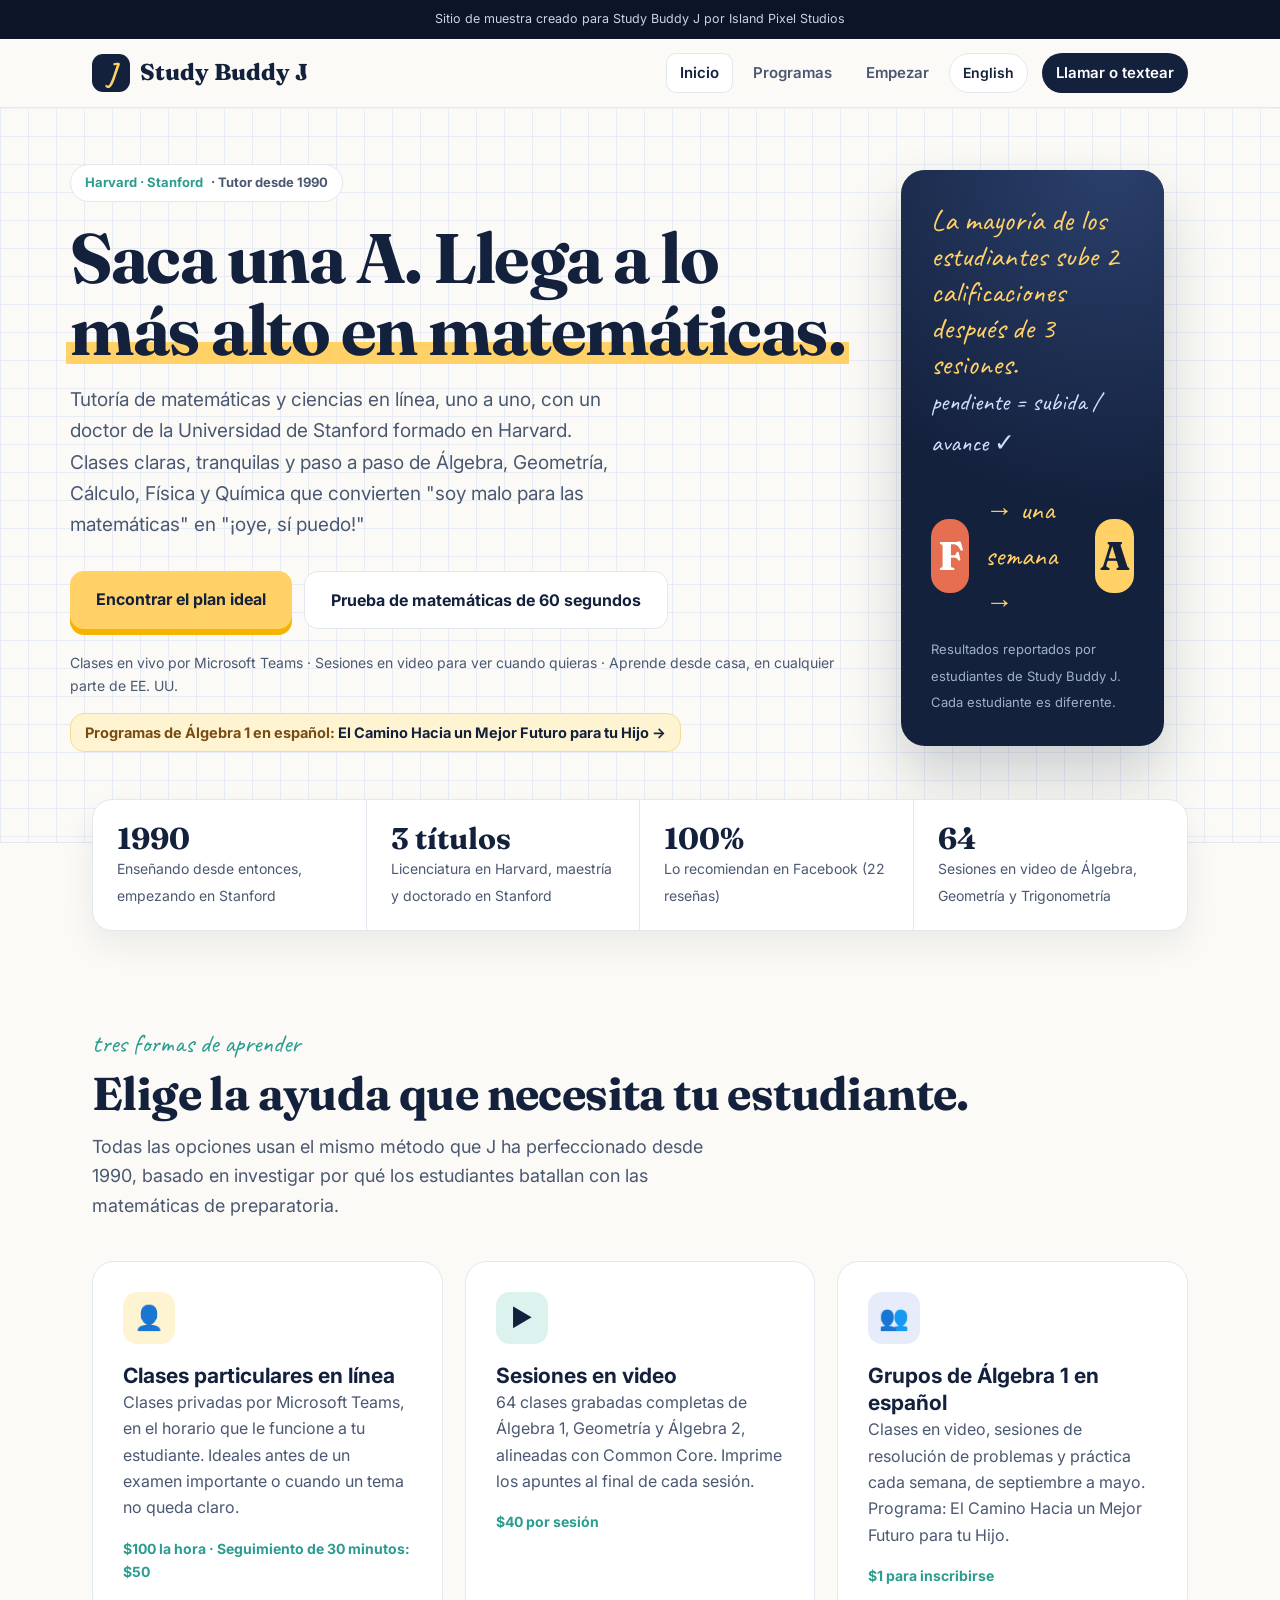
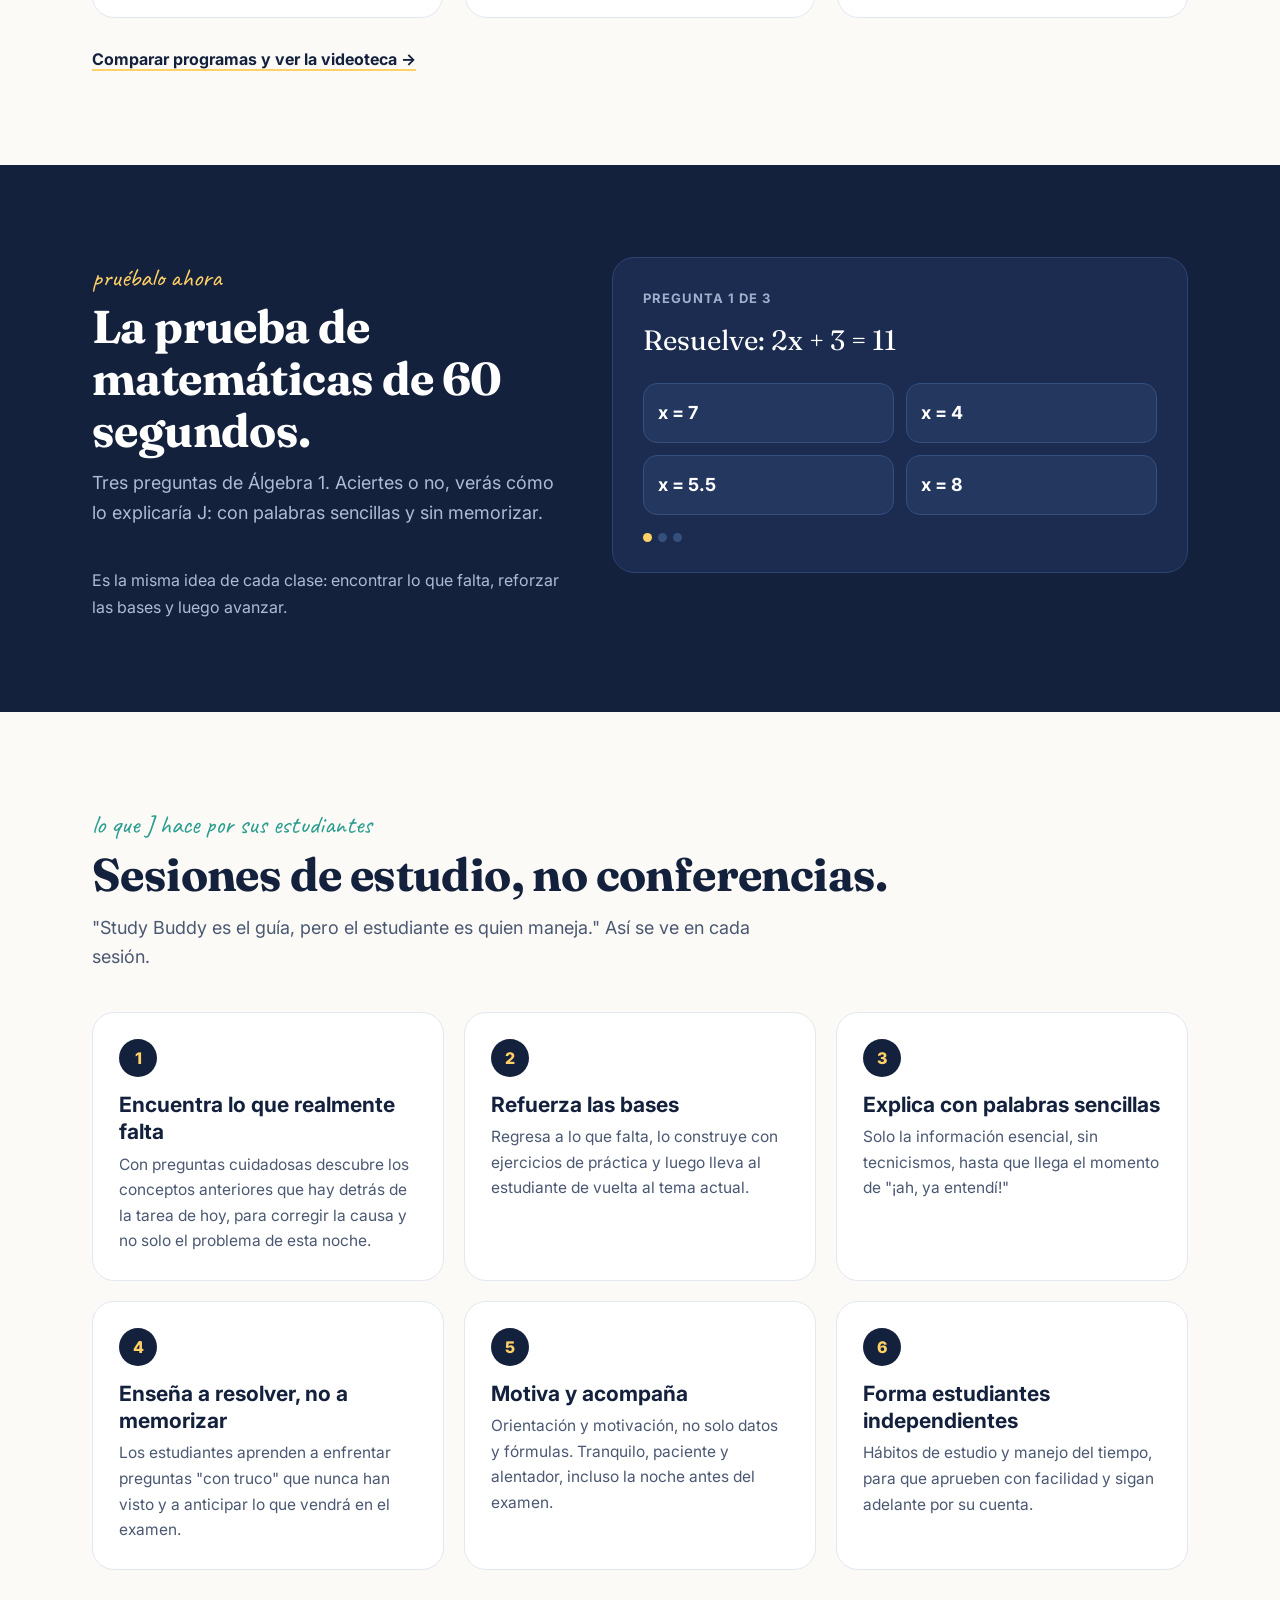
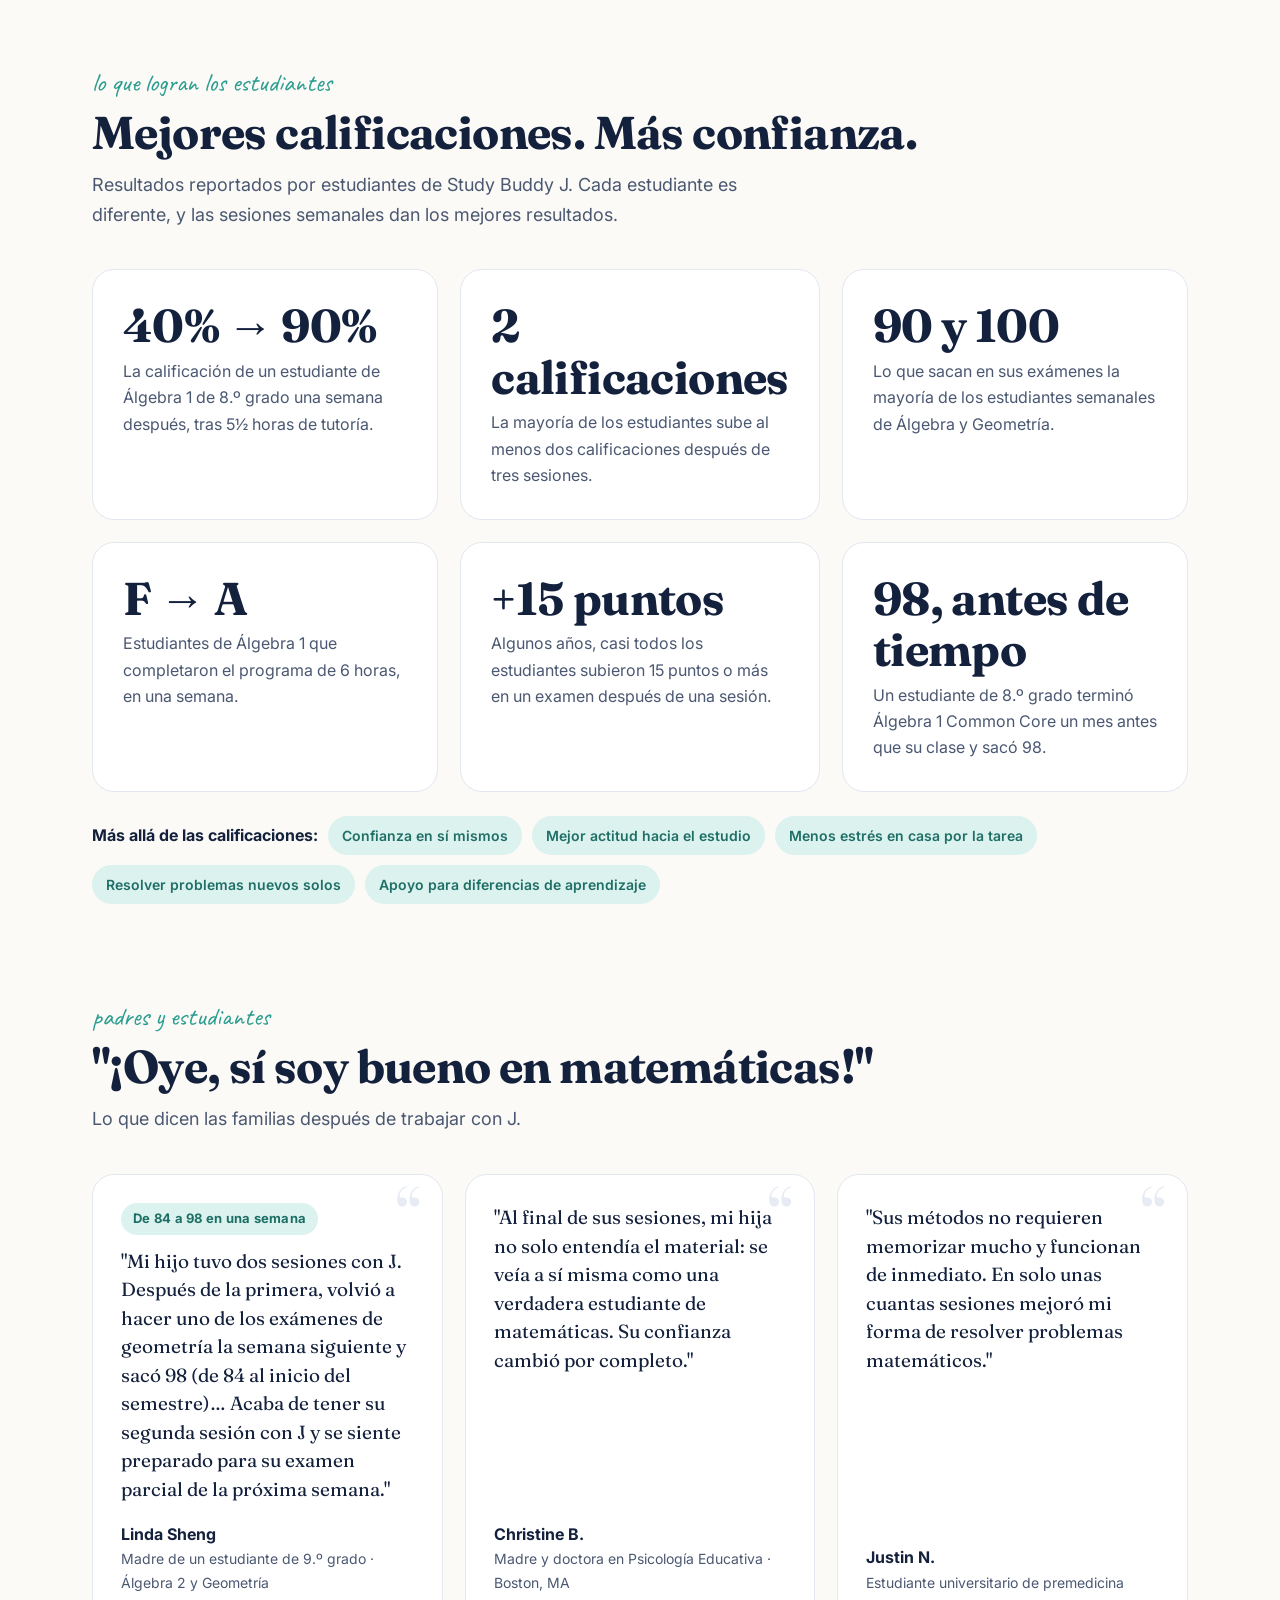
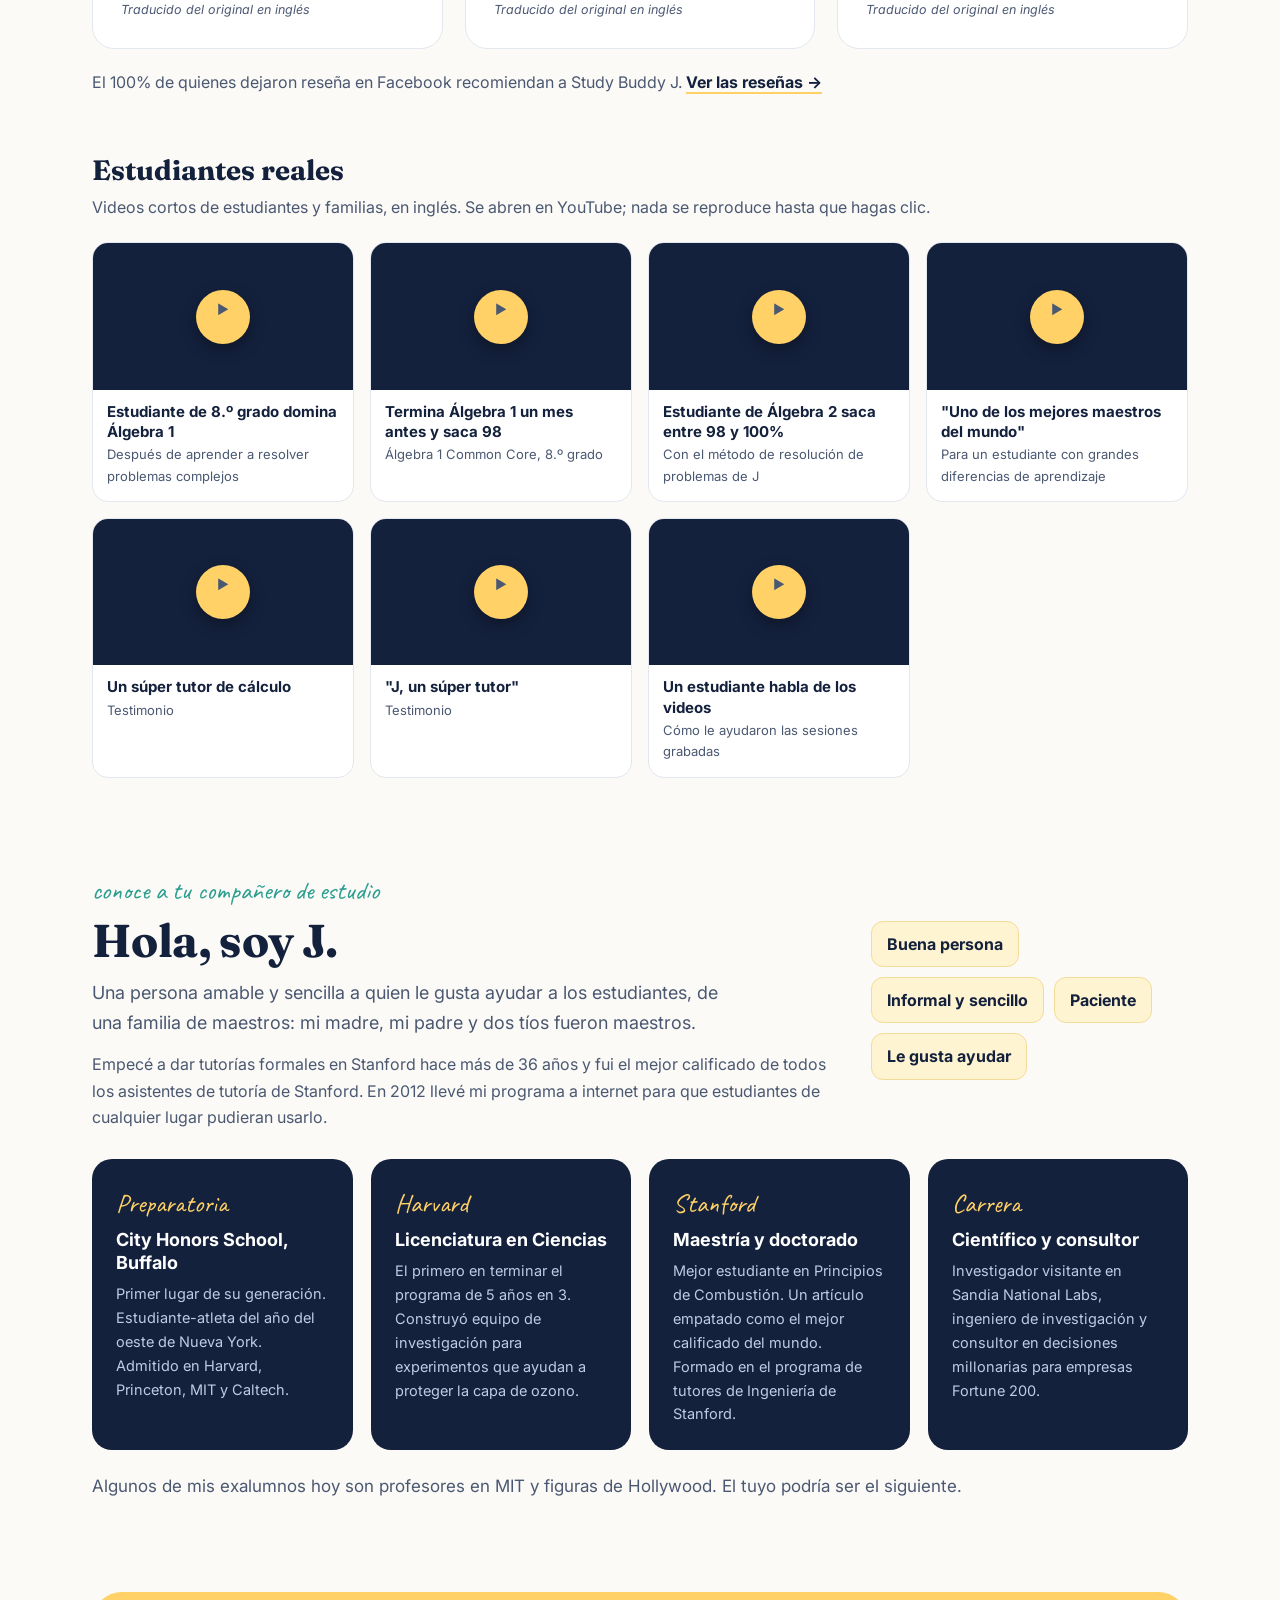
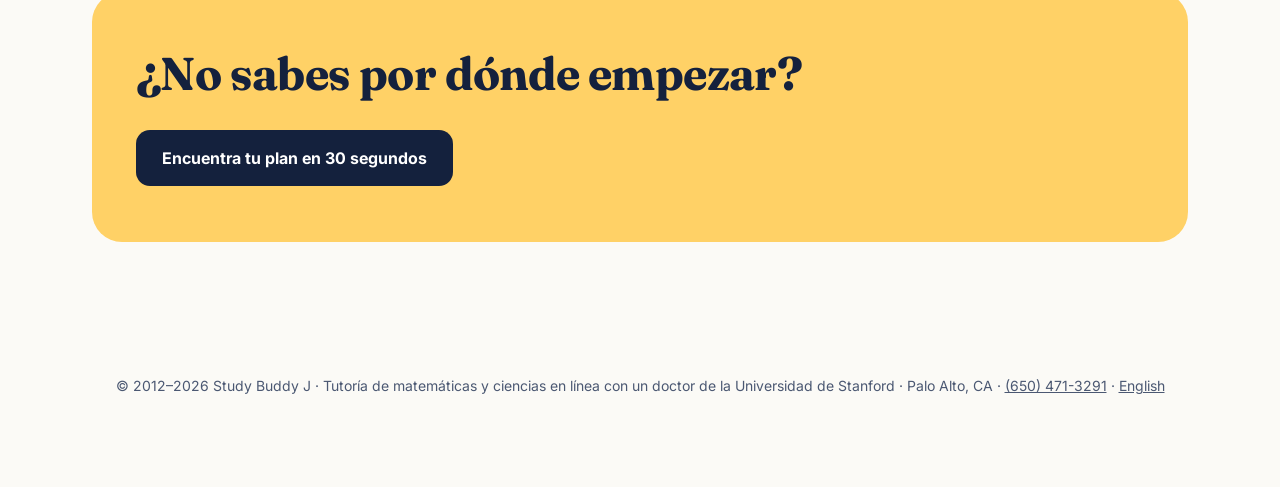
==== es/index.html @ d969eb98 "Call or text wording; Pacific time for Road to a Stable Future group Co-Authored-By: Claude Opus 5.5" ====
<!DOCTYPE html>
<html lang="es">
<head>
<meta charset="utf-8">
<meta name="viewport" content="width=device-width, initial-scale=1">
<meta name="robots" content="noindex, nofollow">
<title>Tutor de Matemáticas en Línea en Español | Study Buddy J</title>
<meta name="description" content="Tutoría de matemáticas y ciencias en línea con un doctor de Stanford formado en Harvard, enseñando desde 1990. Clases en vivo, videos y grupos de Álgebra 1 en español.">
<link rel="canonical" href="https://studybuddyj.net/es/">
<link rel="alternate" hreflang="en" href="https://studybuddyj.net/">
<link rel="alternate" hreflang="es" href="https://studybuddyj.net/es/">
<link rel="alternate" hreflang="x-default" href="https://studybuddyj.net/">
<meta property="og:type" content="website">
<meta property="og:site_name" content="Study Buddy J">
<meta property="og:title" content="Tutor de Matemáticas en Línea en Español | Study Buddy J">
<meta property="og:description" content="Tutoría de matemáticas y ciencias en línea con un doctor de Stanford formado en Harvard, enseñando desde 1990. Clases en vivo, videos y grupos de Álgebra 1 en español.">
<meta property="og:url" content="https://studybuddyj.net/es/">
<meta property="og:locale" content="es_US">
<link rel="icon" href="../assets/favicon.svg" type="image/svg+xml">
<link rel="preconnect" href="https://fonts.googleapis.com">
<link rel="preconnect" href="https://fonts.gstatic.com" crossorigin>
<link href="https://fonts.googleapis.com/css2?family=Fraunces:opsz,wght@9..144,600;9..144,800&family=Inter:wght@400;500;600;700;800&family=Caveat:wght@600&display=swap" rel="stylesheet">
<link rel="stylesheet" href="../assets/site.css">
<script type="application/ld+json">{"@context": "https://schema.org", "@type": "EducationalOrganization", "name": "Study Buddy J", "url": "https://studybuddyj.net/", "telephone": "+1-650-471-3291", "email": "welcome@studybuddyj.net", "description": "Online math and science tutoring by a Harvard-educated Stanford University PhD, tutoring since 1990. Live 1-on-1 lessons, video sessions and Algebra 1 group programs in English and Spanish.", "address": {"@type": "PostalAddress", "addressLocality": "Palo Alto", "addressRegion": "CA", "addressCountry": "US"}, "areaServed": "US", "availableLanguage": ["English", "Spanish"], "knowsAbout": ["Algebra 1", "Geometry", "Algebra 2", "Trigonometry", "Pre-Calculus", "Calculus", "Physics", "Chemistry", "SAT Math"], "sameAs": ["https://www.facebook.com/profile.php?id=61554739125670"]}</script>
</head>
<body>
<div class="demo">Sitio de muestra creado para Study Buddy J por Island Pixel Studios</div>
<div class="topbar"><div class="wrap"><header>
  <a class="logo" href="../es/"><span class="j">J</span>Study Buddy J</a>
  <nav>
    <a href="../es/" class="active" aria-current="page">Inicio</a><a href="../es/programas/">Programas</a><a href="../es/empezar/">Empezar</a>
    <a class="lang" href="../" hreflang="en" lang="en"><span class="long">English</span><span class="short">EN</span></a>
    <a class="call" href="tel:+16504713291">Llamar o textear</a>
  </nav>
</header></div></div>

<main class="page" id="page-home">
  <div class="graph"><div class="wrap hero">
    <div>
      <span class="eyebrow"><b>Harvard · Stanford</b> · Tutor desde 1990</span>
      <h1>Saca una A. Llega a lo <span class="hl">más alto en matemáticas.</span></h1>
      <p class="lede">Tutoría de matemáticas y ciencias en línea, uno a uno, con un doctor de la Universidad de Stanford formado en Harvard. Clases claras, tranquilas y paso a paso de Álgebra, Geometría, Cálculo, Física y Química que convierten "soy malo para las matemáticas" en "¡oye, sí puedo!"</p>
      <div class="btns">
        <a class="btn btn-main" href="../es/empezar/">Encontrar el plan ideal</a>
        <a class="btn btn-alt" href="#check">Prueba de matemáticas de 60 segundos</a>
      </div>
      <p class="hero-note">Clases en vivo por Microsoft Teams · Sesiones en video para ver cuando quieras · Aprende desde casa, en cualquier parte de EE. UU.</p>
      <a class="es-pill" href="../es/programas/#grupos">Programas de Álgebra 1 en español: <b>El Camino Hacia un Mejor Futuro para tu Hijo →</b></a>
    </div>
    <div class="board">
      <div class="scribble">La mayoría de los estudiantes sube 2 calificaciones después de 3 sesiones.</div>
      <div class="ticker" id="ticker">y = mx + b ✓</div>
      <div class="grade"><div class="g f">F</div><div class="arrow">→ una semana →</div><div class="g a">A</div></div>
      <small>Resultados reportados por estudiantes de Study Buddy J. Cada estudiante es diferente.</small>
    </div>
  </div></div>

  <div class="wrap"><div class="proof">
    <div><b data-count="1990">1990</b><span>Enseñando desde entonces, empezando en Stanford</span></div>
    <div><b>3 títulos</b><span>Licenciatura en Harvard, maestría y doctorado en Stanford</span></div>
    <div><b><span data-count="100">100</span>%</b><span>Lo recomiendan en Facebook (22 reseñas)</span></div>
    <div><b><span data-count="64">64</span></b><span>Sesiones en video de Álgebra, Geometría y Trigonometría</span></div>
  </div></div>

  <section>
    <div class="wrap">
      <div class="kicker">tres formas de aprender</div>
      <h2>Elige la ayuda que necesita tu estudiante.</h2>
      <p class="sub">Todas las opciones usan el mismo método que J ha perfeccionado desde 1990, basado en investigar por qué los estudiantes batallan con las matemáticas de preparatoria.</p>
      <div class="grid3">
        <div class="card"><div class="ico" style="background:#fff4d1">👤</div><h3>Clases particulares en línea</h3><p>Clases privadas por Microsoft Teams, en el horario que le funcione a tu estudiante. Ideales antes de un examen importante o cuando un tema no queda claro.</p><div class="tagline">$100 la hora · Seguimiento de 30 minutos: $50</div></div>
        <div class="card"><div class="ico" style="background:var(--teal-soft)">▶</div><h3>Sesiones en video</h3><p>64 clases grabadas completas de Álgebra 1, Geometría y Álgebra 2, alineadas con Common Core. Imprime los apuntes al final de cada sesión.</p><div class="tagline">$40 por sesión</div></div>
        <div class="card"><div class="ico" style="background:#e6ecfa">👥</div><h3>Grupos de Álgebra 1 en español</h3><p>Clases en video, sesiones de resolución de problemas y práctica cada semana, de septiembre a mayo. Programa: El Camino Hacia un Mejor Futuro para tu Hijo.</p><div class="tagline">$1 para inscribirse</div></div>
      </div>
      <p style="margin-top:28px"><a class="link" href="../es/programas/">Comparar programas y ver la videoteca →</a></p>
    </div>
  </section>

  <section class="dark" id="check">
    <div class="wrap check">
      <div>
        <div class="kicker">pruébalo ahora</div>
        <h2>La prueba de matemáticas de 60 segundos.</h2>
        <p class="sub">Tres preguntas de Álgebra 1. Aciertes o no, verás cómo lo explicaría J: con palabras sencillas y sin memorizar.</p>
        <p style="color:#aebbd6">Es la misma idea de cada clase: encontrar lo que falta, reforzar las bases y luego avanzar.</p>
      </div>
      <div class="qbox" id="quiz" data-start="../es/empezar/"></div>
    </div>
  </section>

  <section id="method">
    <div class="wrap">
      <div class="kicker">lo que J hace por sus estudiantes</div>
      <h2>Sesiones de estudio, no conferencias.</h2>
      <p class="sub">"Study Buddy es el guía, pero el estudiante es quien maneja." Así se ve en cada sesión.</p>
      <div class="steps">
        <div class="step"><span class="n">1</span><h3>Encuentra lo que realmente falta</h3><p>Con preguntas cuidadosas descubre los conceptos anteriores que hay detrás de la tarea de hoy, para corregir la causa y no solo el problema de esta noche.</p></div>
        <div class="step"><span class="n">2</span><h3>Refuerza las bases</h3><p>Regresa a lo que falta, lo construye con ejercicios de práctica y luego lleva al estudiante de vuelta al tema actual.</p></div>
        <div class="step"><span class="n">3</span><h3>Explica con palabras sencillas</h3><p>Solo la información esencial, sin tecnicismos, hasta que llega el momento de "¡ah, ya entendí!"</p></div>
        <div class="step"><span class="n">4</span><h3>Enseña a resolver, no a memorizar</h3><p>Los estudiantes aprenden a enfrentar preguntas "con truco" que nunca han visto y a anticipar lo que vendrá en el examen.</p></div>
        <div class="step"><span class="n">5</span><h3>Motiva y acompaña</h3><p>Orientación y motivación, no solo datos y fórmulas. Tranquilo, paciente y alentador, incluso la noche antes del examen.</p></div>
        <div class="step"><span class="n">6</span><h3>Forma estudiantes independientes</h3><p>Hábitos de estudio y manejo del tiempo, para que aprueben con facilidad y sigan adelante por su cuenta.</p></div>
      </div>
    </div>
  </section>

  <section style="padding-top:0">
    <div class="wrap">
      <div class="kicker">lo que logran los estudiantes</div>
      <h2>Mejores calificaciones. Más confianza.</h2>
      <p class="sub">Resultados reportados por estudiantes de Study Buddy J. Cada estudiante es diferente, y las sesiones semanales dan los mejores resultados.</p>
      <div class="grid3 stats">
        <div class="card"><h2>40% → 90%</h2><p>La calificación de un estudiante de Álgebra 1 de 8.º grado una semana después, tras 5½ horas de tutoría.</p></div>
        <div class="card"><h2>2 calificaciones</h2><p>La mayoría de los estudiantes sube al menos dos calificaciones después de tres sesiones.</p></div>
        <div class="card"><h2>90 y 100</h2><p>Lo que sacan en sus exámenes la mayoría de los estudiantes semanales de Álgebra y Geometría.</p></div>
        <div class="card"><h2>F → A</h2><p>Estudiantes de Álgebra 1 que completaron el programa de 6 horas, en una semana.</p></div>
        <div class="card"><h2>+15 puntos</h2><p>Algunos años, casi todos los estudiantes subieron 15 puntos o más en un examen después de una sesión.</p></div>
        <div class="card"><h2>98, antes de tiempo</h2><p>Un estudiante de 8.º grado terminó Álgebra 1 Common Core un mes antes que su clase y sacó 98.</p></div>
      </div>
      <div class="beyond">
        <b>Más allá de las calificaciones:</b>
        <span>Confianza en sí mismos</span><span>Mejor actitud hacia el estudio</span><span>Menos estrés en casa por la tarea</span><span>Resolver problemas nuevos solos</span><span>Apoyo para diferencias de aprendizaje</span>
      </div>
    </div>
  </section>

  <section style="padding-top:0" id="reviews">
    <div class="wrap">
      <div class="kicker">padres y estudiantes</div>
      <h2>"¡Oye, sí soy bueno en matemáticas!"</h2>
      <p class="sub">Lo que dicen las familias después de trabajar con J.</p>
      <div class="grid3 reviews">
        <figure class="rev"><div class="rev-tag">De 84 a 98 en una semana</div><blockquote>"Mi hijo tuvo dos sesiones con J. Después de la primera, volvió a hacer uno de los exámenes de geometría la semana siguiente y sacó 98 (de 84 al inicio del semestre)… Acaba de tener su segunda sesión con J y se siente preparado para su examen parcial de la próxima semana."</blockquote><figcaption><b>Linda Sheng</b><span>Madre de un estudiante de 9.º grado · Álgebra 2 y Geometría</span><span class="note-tr">Traducido del original en inglés</span></figcaption></figure>
        <figure class="rev"><blockquote>"Al final de sus sesiones, mi hija no solo entendía el material: se veía a sí misma como una verdadera estudiante de matemáticas. Su confianza cambió por completo."</blockquote><figcaption><b>Christine B.</b><span>Madre y doctora en Psicología Educativa · Boston, MA</span><span class="note-tr">Traducido del original en inglés</span></figcaption></figure>
        <figure class="rev"><blockquote>"Sus métodos no requieren memorizar mucho y funcionan de inmediato. En solo unas cuantas sesiones mejoró mi forma de resolver problemas matemáticos."</blockquote><figcaption><b>Justin N.</b><span>Estudiante universitario de premedicina</span><span class="note-tr">Traducido del original en inglés</span></figcaption></figure>
      </div>
      <p class="more-rev">El 100% de quienes dejaron reseña en Facebook recomiendan a Study Buddy J. <a class="link" href="https://www.facebook.com/profile.php?id=61554739125670&amp;sk=reviews" target="_blank" rel="noopener">Ver las reseñas →</a></p>

      <h3 style="margin:56px 0 6px;font-family:'Fraunces',serif;font-size:28px">Estudiantes reales</h3>
      <p style="color:var(--ink-soft);margin-bottom:22px">Videos cortos de estudiantes y familias, en inglés. Se abren en YouTube; nada se reproduce hasta que hagas clic.</p>
      <div class="vgrid"><a class="vcard" href="https://www.youtube.com/watch?v=wDbudhC2nAU" target="_blank" rel="noopener"><div class="thumb" style="background-image:url(https://i.ytimg.com/vi/wDbudhC2nAU/hqdefault.jpg)"><span class="pbtn">▶</span></div><b>Estudiante de 8.º grado domina Álgebra 1</b><span>Después de aprender a resolver problemas complejos</span></a><a class="vcard" href="https://www.youtube.com/watch?v=GCJEwAzh7tQ" target="_blank" rel="noopener"><div class="thumb" style="background-image:url(https://i.ytimg.com/vi/GCJEwAzh7tQ/hqdefault.jpg)"><span class="pbtn">▶</span></div><b>Termina Álgebra 1 un mes antes y saca 98</b><span>Álgebra 1 Common Core, 8.º grado</span></a><a class="vcard" href="https://www.youtube.com/watch?v=z6eLEng6H3I" target="_blank" rel="noopener"><div class="thumb" style="background-image:url(https://i.ytimg.com/vi/z6eLEng6H3I/hqdefault.jpg)"><span class="pbtn">▶</span></div><b>Estudiante de Álgebra 2 saca entre 98 y 100%</b><span>Con el método de resolución de problemas de J</span></a><a class="vcard" href="https://www.youtube.com/watch?v=gaQkwqXOjgE" target="_blank" rel="noopener"><div class="thumb" style="background-image:url(https://i.ytimg.com/vi/gaQkwqXOjgE/hqdefault.jpg)"><span class="pbtn">▶</span></div><b>"Uno de los mejores maestros del mundo"</b><span>Para un estudiante con grandes diferencias de aprendizaje</span></a><a class="vcard" href="https://www.youtube.com/watch?v=ASekdlsZnmU" target="_blank" rel="noopener"><div class="thumb" style="background-image:url(https://i.ytimg.com/vi/ASekdlsZnmU/hqdefault.jpg)"><span class="pbtn">▶</span></div><b>Un súper tutor de cálculo</b><span>Testimonio</span></a><a class="vcard" href="https://www.youtube.com/watch?v=7LE7vMYkFGE" target="_blank" rel="noopener"><div class="thumb" style="background-image:url(https://i.ytimg.com/vi/7LE7vMYkFGE/hqdefault.jpg)"><span class="pbtn">▶</span></div><b>"J, un súper tutor"</b><span>Testimonio</span></a><a class="vcard" href="https://www.youtube.com/watch?v=bZ2bqB1WyNo" target="_blank" rel="noopener"><div class="thumb" style="background-image:url(https://i.ytimg.com/vi/bZ2bqB1WyNo/hqdefault.jpg)"><span class="pbtn">▶</span></div><b>Un estudiante habla de los videos</b><span>Cómo le ayudaron las sesiones grabadas</span></a></div>
    </div>
  </section>

  <section style="padding-top:0" id="about">
    <div class="wrap">
      <div class="about-top">
        <div>
          <div class="kicker">conoce a tu compañero de estudio</div>
          <h2>Hola, soy J.</h2>
          <p class="sub" style="margin-bottom:14px">Una persona amable y sencilla a quien le gusta ayudar a los estudiantes, de una familia de maestros: mi madre, mi padre y dos tíos fueron maestros.</p>
          <p style="color:var(--ink-soft)">Empecé a dar tutorías formales en Stanford hace más de 36 años y fui el mejor calificado de todos los asistentes de tutoría de Stanford. En 2012 llevé mi programa a internet para que estudiantes de cualquier lugar pudieran usarlo.</p>
        </div>
        <ul class="traits"><li>Buena persona</li><li>Informal y sencillo</li><li>Paciente</li><li>Le gusta ayudar</li></ul>
      </div>
      <div class="timeline">
        <div class="tl"><span class="yr">Preparatoria</span><h3>City Honors School, Buffalo</h3><p>Primer lugar de su generación. Estudiante-atleta del año del oeste de Nueva York. Admitido en Harvard, Princeton, MIT y Caltech.</p></div>
        <div class="tl"><span class="yr">Harvard</span><h3>Licenciatura en Ciencias</h3><p>El primero en terminar el programa de 5 años en 3. Construyó equipo de investigación para experimentos que ayudan a proteger la capa de ozono.</p></div>
        <div class="tl"><span class="yr">Stanford</span><h3>Maestría y doctorado</h3><p>Mejor estudiante en Principios de Combustión. Un artículo empatado como el mejor calificado del mundo. Formado en el programa de tutores de Ingeniería de Stanford.</p></div>
        <div class="tl"><span class="yr">Carrera</span><h3>Científico y consultor</h3><p>Investigador visitante en Sandia National Labs, ingeniero de investigación y consultor en decisiones millonarias para empresas Fortune 200.</p></div>
      </div>
      <p style="color:var(--ink-soft);margin-top:22px;font-size:17px">Algunos de mis exalumnos hoy son profesores en MIT y figuras de Hollywood. El tuyo podría ser el siguiente.</p>
    </div>
  </section>

  <section style="padding-top:0"><div class="wrap"><div class="cta">
    <h2>¿No sabes por dónde empezar?</h2>
    <a class="btn btn-dark" href="../es/empezar/">Encuentra tu plan en 30 segundos</a>
  </div></div></section>
</main>

<footer>© 2012–2026 Study Buddy J · Tutoría de matemáticas y ciencias en línea con un doctor de la Universidad de Stanford · Palo Alto, CA · <a href="tel:+16504713291">(650) 471-3291</a> · <a href="../" hreflang="en">English</a></footer>
<div class="mobile-call"><a href="tel:+16504713291" style="background:var(--navy);color:#fff">Llamar o textear</a><a href="../es/empezar/" style="background:var(--chalk);color:var(--navy)">Empezar</a></div>
<script src="../assets/site.js" defer></script>
</body>
</html>
---- assets/site.css ----
:root{--ink:#14213d;--ink-soft:#4b5872;--paper:#fbfaf6;--grid:#e7ecf4;--navy:#14213d;--navy-2:#1d2f55;--chalk:#ffd166;--chalk-deep:#f4b400;--teal:#2a9d8f;--teal-soft:#dcf2ef;--red:#e76f51;--line:#e3e7ef}
  *{box-sizing:border-box;margin:0;padding:0}
  html{scroll-behavior:smooth}
  body{font-family:"Inter",system-ui,sans-serif;color:var(--ink);background:var(--paper);line-height:1.65}
  a{color:inherit}
  button{font:inherit;cursor:pointer}
  .demo{background:#0c1528;color:#c9d3e6;font-size:12.5px;text-align:center;padding:9px 16px}
  .wrap{max-width:1140px;margin:0 auto;padding:0 22px}
  .topbar{position:sticky;top:0;z-index:20;background:rgba(251,250,246,.92);backdrop-filter:blur(8px);border-bottom:1px solid var(--line)}
  header{display:flex;align-items:center;justify-content:space-between;padding:14px 0}
  .logo{display:flex;align-items:center;gap:10px;font-family:"Fraunces",serif;font-weight:800;font-size:23px;text-decoration:none}
  .logo .j{display:grid;place-items:center;width:38px;height:38px;border-radius:11px;background:var(--navy);color:var(--chalk);font-family:"Caveat",cursive;font-size:28px;line-height:1}
  nav{display:flex;align-items:center;gap:6px}
  nav a{text-decoration:none;font-weight:600;font-size:15px;color:var(--ink-soft);padding:8px 14px;border-radius:10px}
  nav a:hover{color:var(--ink);background:#fff}
  nav a.active{color:var(--ink);background:#fff;box-shadow:inset 0 0 0 1px var(--line)}
  nav .call{background:var(--navy);color:#fff;border-radius:999px;margin-left:8px}
  nav .call:hover{background:var(--navy-2);color:#fff}

  .page{display:none;animation:fade .35s ease}
  .page.show{display:block}
  @keyframes fade{from{opacity:0;transform:translateY(8px)}to{opacity:1;transform:none}}

  .graph{background:linear-gradient(var(--grid) 1px,transparent 1px) 0 0/28px 28px,linear-gradient(90deg,var(--grid) 1px,transparent 1px) 0 0/28px 28px,var(--paper);border-bottom:1px solid var(--line)}
  .hero{display:grid;grid-template-columns:1.15fr .85fr;gap:56px;align-items:center;padding:56px 0 90px}
  .eyebrow{display:inline-flex;gap:8px;background:#fff;border:1px solid var(--line);padding:7px 14px;border-radius:999px;font-size:13px;font-weight:700;color:var(--ink-soft)}
  .eyebrow b{color:var(--teal)}
  h1{font-family:"Fraunces",serif;font-size:clamp(40px,6vw,70px);line-height:1.03;letter-spacing:-1.5px;margin:20px 0 18px}
  .hl{white-space:nowrap;padding:0 4px;margin:0 -4px;border-radius:4px;background:linear-gradient(transparent 64%,var(--chalk) 64%,var(--chalk) 90%,transparent 90%);-webkit-box-decoration-break:clone;box-decoration-break:clone}
  .lede{font-size:19px;color:var(--ink-soft);max-width:540px;margin-bottom:30px}
  .btns{display:flex;gap:12px;flex-wrap:wrap}
  .btn{display:inline-block;text-decoration:none;font-weight:700;padding:15px 26px;border-radius:14px;border:0;transition:transform .15s,box-shadow .15s}
  .btn:hover{transform:translateY(-2px)}
  .btn-main{background:var(--chalk);color:var(--navy);box-shadow:0 6px 0 var(--chalk-deep)}
  .btn-dark{background:var(--navy);color:#fff}
  .btn-alt{background:#fff;border:1.5px solid var(--line)}
  .hero-note{margin-top:22px;font-size:14px;color:var(--ink-soft)}

  .board{background:var(--navy);color:#e9eef8;border-radius:24px;padding:32px 30px;box-shadow:0 30px 60px #14213d33;position:relative;overflow:hidden}
  .board:before{content:"";position:absolute;inset:0;background:radial-gradient(circle at 80% 0,#2a3f6b 0,transparent 55%)}
  .board>*{position:relative}
  .board .scribble{font-family:"Caveat",cursive;color:var(--chalk);font-size:30px;line-height:1.2}
  .grade{display:flex;align-items:center;gap:16px;margin:22px 0 10px}
  .g{display:grid;place-items:center;width:74px;height:74px;border-radius:18px;font-family:"Fraunces",serif;font-weight:800;font-size:40px;transition:all .6s}
  .g.f{background:#e76f51;color:#fff}
  .g.a{background:var(--chalk);color:var(--navy)}
  .arrow{font-family:"Caveat",cursive;font-size:28px;color:var(--chalk)}
  .board small{color:#9fb0cf;font-size:13px}
  .ticker{font-family:"Caveat",cursive;font-size:25px;color:#cfe0ff;min-height:36px}

  .proof{display:grid;grid-template-columns:repeat(4,1fr);background:#fff;border:1px solid var(--line);border-radius:20px;margin-top:-44px;position:relative;box-shadow:0 14px 34px #14213d12}
  .proof div{padding:22px 24px;border-right:1px solid var(--line)}
  .proof div:last-child{border-right:0}
  .proof b{display:block;font-family:"Fraunces",serif;font-size:30px;line-height:1.1}
  .proof span{font-size:14px;color:var(--ink-soft)}
  .proof b span{font-size:inherit;color:inherit}

  section{padding:92px 0}
  h2{font-family:"Fraunces",serif;font-size:clamp(30px,4.2vw,46px);line-height:1.12;letter-spacing:-.6px;margin-bottom:12px}
  h3{font-size:21px;line-height:1.3}
  .sub{font-size:18px;color:var(--ink-soft);max-width:660px;margin-bottom:40px}
  .kicker{font-family:"Caveat",cursive;font-size:26px;color:var(--teal);margin-bottom:2px}
  .card{background:#fff;border:1px solid var(--line);border-radius:22px;padding:30px}
  .grid3{display:grid;grid-template-columns:repeat(3,1fr);gap:22px}
  .grid2{display:grid;grid-template-columns:1fr 1fr;gap:22px}
  .ico{width:52px;height:52px;border-radius:14px;display:grid;place-items:center;font-size:24px;margin-bottom:18px}
  .card p{color:var(--ink-soft)}
  .tagline{margin-top:16px;font-weight:700;font-size:14px;color:var(--teal)}
  .link{font-weight:700;color:var(--navy);text-decoration:none;border-bottom:2px solid var(--chalk)}

  /* math check */
  .dark{background:var(--navy);color:#e9eef8}
  .dark h2{color:#fff}.dark .sub{color:#aebbd6}.dark .kicker{color:var(--chalk)}
  .check{display:grid;grid-template-columns:.9fr 1.1fr;gap:48px;align-items:start}
  .qbox{background:#1c2c50;border:1px solid #2d4372;border-radius:22px;padding:30px}
  .qnum{font-size:13px;font-weight:700;letter-spacing:.08em;color:#9fb0cf;text-transform:uppercase}
  .qtext{font-family:"Fraunces",serif;font-size:28px;margin:8px 0 20px;color:#fff}
  .opts{display:grid;grid-template-columns:1fr 1fr;gap:12px}
  .opt{background:#24375f;border:1.5px solid #34507f;color:#fff;border-radius:14px;padding:14px;font-weight:700;font-size:18px;text-align:left}
  .opt:hover{border-color:var(--chalk)}
  .opt.right{background:var(--teal);border-color:var(--teal)}
  .opt.wrong{background:#5b2f3a;border-color:var(--red)}
  .explain{margin-top:18px;background:#13213f;border-radius:14px;padding:16px 18px;font-size:15px;color:#cfe0ff;display:none}
  .explain.show{display:block}
  .explain b{color:var(--chalk);font-family:"Caveat",cursive;font-size:22px;font-weight:600}
  .qnav{display:flex;justify-content:space-between;align-items:center;margin-top:18px}
  .dots{display:flex;gap:6px}.dots i{width:9px;height:9px;border-radius:50%;background:#34507f}.dots i.on{background:var(--chalk)}
  .score{font-family:"Fraunces",serif;font-size:40px;color:var(--chalk)}

  /* reviews carousel */
  .carousel{position:relative}
  .slide{display:none}.slide.show{display:block;animation:fade .4s}
  .quote{font-family:"Fraunces",serif;font-size:clamp(22px,2.6vw,30px);line-height:1.45;max-width:860px}
  .who{margin-top:18px;color:var(--ink-soft)}.who b{color:var(--ink)}
  .cnav{display:flex;gap:10px;margin-top:26px}
  .cnav button{width:46px;height:46px;border-radius:50%;border:1.5px solid var(--line);background:#fff;font-size:18px}

  /* programs page */
  .phead{padding:60px 0 40px}
  .program{display:grid;grid-template-columns:auto 1fr auto;gap:24px;align-items:center;background:#fff;border:1px solid var(--line);border-radius:22px;padding:26px 28px;margin-bottom:16px}
  .program .ico{margin:0}
  .program p{color:var(--ink-soft)}
  .price{text-align:right;font-family:"Fraunces",serif;font-size:26px;font-weight:800}
  .price small{display:block;font-family:"Inter";font-size:13px;color:var(--ink-soft);font-weight:500}
  .subs{display:grid;grid-template-columns:repeat(3,1fr);gap:18px;margin-top:22px}
  .sub-card{background:#fff;border:1.5px solid var(--line);border-radius:20px;padding:24px;position:relative}
  .sub-card.pop{border-color:var(--chalk-deep);box-shadow:0 12px 30px #f4b40026}
  .sub-card .badge{position:absolute;top:-12px;left:22px;background:var(--chalk);font-size:12px;font-weight:800;padding:4px 10px;border-radius:999px}
  .sub-card .big{font-family:"Fraunces",serif;font-size:38px;font-weight:800}
  .sub-card ul{list-style:none;margin-top:10px;color:var(--ink-soft);font-size:15px}
  .sub-card li{padding:4px 0}.sub-card li:before{content:"✓ ";color:var(--teal);font-weight:800}

  .lib-tools{display:flex;gap:12px;flex-wrap:wrap;margin-bottom:18px}
  .lib-tools input{flex:1;min-width:220px;padding:13px 16px;border:1.5px solid var(--line);border-radius:12px;font:inherit;background:#fff}
  .filter{border:1.5px solid var(--line);background:#fff;border-radius:999px;padding:10px 16px;font-weight:700;font-size:14px}
  .filter.on{background:var(--navy);color:#fff;border-color:var(--navy)}
  .lib{display:grid;grid-template-columns:repeat(3,1fr);gap:12px}
  .vid{background:#fff;border:1px solid var(--line);border-radius:16px;padding:16px 18px;display:flex;gap:14px;align-items:flex-start}
  .play{flex:none;width:40px;height:40px;border-radius:12px;display:grid;place-items:center;color:#fff;font-size:14px}
  .vid b{display:block;font-size:15px}
  .vid span{font-size:13px;color:var(--ink-soft)}
  .count{font-size:14px;color:var(--ink-soft);margin-bottom:12px}
  .es-card{background:linear-gradient(135deg,#fff4d1,#fde3cf);border-radius:24px;padding:34px;display:grid;grid-template-columns:1.2fr .8fr;gap:30px;align-items:center}
  .week{display:grid;grid-template-columns:repeat(5,1fr);gap:8px;margin-top:22px}
  .day{background:#fff;border-radius:14px;padding:14px 10px;text-align:center;font-size:13px}
  .day b{display:block;font-size:14px;margin-bottom:4px}

  /* start page */
  .finder{max-width:760px;margin:0 auto}
  .step-q{font-family:"Fraunces",serif;font-size:26px;margin-bottom:16px}
  .choices{display:grid;gap:12px}
  .choice{background:#fff;border:1.5px solid var(--line);border-radius:16px;padding:16px 20px;text-align:left;font-weight:600;font-size:16px;display:flex;gap:14px;align-items:center}
  .choice:hover{border-color:var(--chalk-deep);transform:translateX(3px)}
  .choice span{font-size:22px}
  .progress{height:8px;background:var(--grid);border-radius:99px;margin-bottom:28px;overflow:hidden}
  .progress i{display:block;height:100%;background:var(--teal);width:0;transition:width .4s}
  .result{background:var(--navy);color:#fff;border-radius:24px;padding:34px}
  .result h3{font-family:"Fraunces",serif;font-size:30px;color:var(--chalk);margin:4px 0 10px}
  .result p{color:#cfdcf2}
  form.book{display:grid;grid-template-columns:1fr 1fr;gap:14px}
  form.book label{font-size:14px;font-weight:700;display:block;margin-bottom:6px}
  form.book input,form.book select,form.book textarea{width:100%;padding:13px 14px;border:1.5px solid var(--line);border-radius:12px;font:inherit;background:#fff}
  form.book .full{grid-column:1/-1}
  .sent{display:none;background:var(--teal-soft);border-radius:16px;padding:20px;font-weight:600}
  details{background:#fff;border:1px solid var(--line);border-radius:16px;padding:18px 22px;margin-bottom:12px}
  summary{font-weight:700;cursor:pointer;list-style:none;display:flex;justify-content:space-between}
  summary:after{content:"+";font-size:22px;line-height:1;color:var(--teal)}
  details[open] summary:after{content:"–"}
  details p{color:var(--ink-soft);margin-top:10px}
  .contact-strip{display:grid;grid-template-columns:repeat(3,1fr);gap:16px;margin-top:24px}
  .contact-strip .card{padding:22px}
  .contact-strip a{font-family:"Fraunces",serif;font-weight:800;font-size:21px;text-decoration:none;display:block;margin-top:2px}

  .cta{background:var(--chalk);border-radius:30px;padding:56px 44px;display:flex;justify-content:space-between;align-items:center;gap:30px;flex-wrap:wrap}
  .cta h2{color:var(--navy);margin:0}
  footer{padding:40px 0 90px;text-align:center;color:var(--ink-soft);font-size:14px}
  .mobile-call{display:none}

  /* method, results, reviews, videos, about */
  .steps{display:grid;grid-template-columns:repeat(3,1fr);gap:20px}
  .step{background:#fff;border:1px solid var(--line);border-radius:22px;padding:26px;position:relative}
  .step .n{display:grid;place-items:center;width:38px;height:38px;border-radius:50%;background:var(--navy);color:var(--chalk);font-weight:800;margin-bottom:14px}
  .step h3{margin-bottom:6px}
  .step p{color:var(--ink-soft);font-size:15.5px}
  .step .say{display:inline-block;margin-top:12px;font-family:"Caveat",cursive;font-size:21px;color:var(--teal)}
  .stats h2{margin:0 0 6px}
  .beyond{display:flex;flex-wrap:wrap;gap:10px;align-items:center;margin-top:24px}
  .beyond span{background:var(--teal-soft);color:#1f6f66;font-weight:600;font-size:14px;padding:8px 14px;border-radius:999px}
  .rev{background:#fff;border:1px solid var(--line);border-radius:22px;padding:28px;display:flex;flex-direction:column;justify-content:space-between;position:relative}
  .rev:before{content:"\201C";position:absolute;top:4px;right:20px;font-family:"Fraunces",serif;font-size:80px;color:var(--grid);line-height:1}
  .rev blockquote{font-family:"Fraunces",serif;font-size:19px;line-height:1.5;position:relative}
  .rev figcaption{margin-top:18px;font-size:14px;color:var(--ink-soft)}
  .rev-tag{align-self:flex-start;background:var(--teal-soft);color:#1d6f65;font-weight:700;font-size:13px;letter-spacing:.02em;padding:5px 12px;border-radius:999px;margin-bottom:12px}
  .rev figcaption b{display:block;color:var(--ink);font-size:16px}
  .more-rev{margin-top:20px;color:var(--ink-soft)}
  .vgrid{display:grid;grid-template-columns:repeat(4,1fr);gap:16px}
  .vcard{text-decoration:none;background:#fff;border:1px solid var(--line);border-radius:16px;overflow:hidden;display:flex;flex-direction:column;transition:transform .15s,box-shadow .15s}
  .vcard:hover{transform:translateY(-3px);box-shadow:0 12px 26px #14213d18}
  .thumb{aspect-ratio:16/9;background:var(--navy) center/cover;position:relative}
  .pbtn{position:absolute;inset:0;margin:auto;width:54px;height:54px;border-radius:50%;background:var(--chalk);color:var(--navy);display:grid;place-items:center;font-size:18px;box-shadow:0 6px 16px #0005}
  .vcard b{padding:12px 14px 2px;font-size:15px;line-height:1.35}
  .vcard span{padding:0 14px 14px;font-size:13px;color:var(--ink-soft)}
  .about-top{display:grid;grid-template-columns:1.4fr .6fr;gap:40px;align-items:center;margin-bottom:28px}
  .traits{list-style:none;display:flex;flex-wrap:wrap;gap:10px}
  .traits li{background:#fff4d1;border:1px solid #f3dc97;font-weight:700;padding:9px 15px;border-radius:12px}
  .timeline{display:grid;grid-template-columns:repeat(4,1fr);gap:18px;position:relative}
  .tl{background:var(--navy);color:#e9eef8;border-radius:20px;padding:24px}
  .tl .yr{font-family:"Caveat",cursive;font-size:26px;color:var(--chalk)}
  .tl h3{color:#fff;font-size:18px;margin:2px 0 8px}
  .tl p{color:#bfcbe2;font-size:14.5px}
  @media(max-width:900px){.steps,.vgrid,.timeline,.about-top{grid-template-columns:1fr 1fr}.reviews{grid-template-columns:1fr}}
  @media(max-width:560px){.steps,.vgrid,.timeline,.about-top{grid-template-columns:1fr}}

  @media(max-width:900px){
    .hero,.check,.es-card,.grid2{grid-template-columns:1fr}
    .grid3,.subs,.lib,.contact-strip{grid-template-columns:1fr}
    .proof{grid-template-columns:1fr 1fr}
    .proof div:nth-child(2){border-right:0}.proof div:nth-child(-n+2){border-bottom:1px solid var(--line)}
    .program{grid-template-columns:1fr}.price{text-align:left}
    nav a:not(.call){padding:8px 9px;font-size:14px}
    nav .call{display:none}
    section{padding:64px 0}
    .week{grid-template-columns:repeat(5,minmax(0,1fr))}
    .mobile-call{display:flex;position:fixed;left:12px;right:12px;bottom:12px;z-index:30;gap:10px}
    .mobile-call a{flex:1;text-align:center;padding:15px;border-radius:14px;font-weight:800;text-decoration:none;box-shadow:0 10px 24px #14213d33}
    form.book{grid-template-columns:1fr}
  }
  @media(max-width:480px){
    .wrap{padding:0 16px}
    h1{font-size:40px}.hl{white-space:normal}
    .logo{font-size:0;gap:0}.logo .j{font-size:28px}
    .opts{grid-template-columns:1fr}
    .qtext{font-size:23px}
    .cta{padding:36px 22px}
    .day{padding:10px 4px;font-size:11px}
  }

  /* ---- multi-page + bilingual additions ---- */
  .page{display:block;animation:none}
  nav .lang{border:1.5px solid var(--line);background:#fff;color:var(--ink);border-radius:999px;padding:7px 13px;font-size:14px}
  nav .lang .short{display:none}
  .es-pill{display:inline-block;line-height:1.45;margin-top:16px;text-decoration:none;background:#fff4d1;border:1px solid #f3dc97;color:#7a4b12;font-weight:700;font-size:14.5px;padding:8px 14px;border-radius:14px}
  .es-pill:hover{background:#ffeab0}
  .es-pill b{color:var(--navy)}
  .rates{display:flex;flex-wrap:wrap;gap:8px;margin-top:12px}
  .rates span{background:var(--grid);border-radius:10px;padding:6px 11px;font-size:14px;font-weight:600;color:var(--ink)}
  .rates span b{font-family:"Fraunces",serif}
  .buy{display:inline-block;margin-top:14px;text-decoration:none;font-weight:800;font-size:14.5px;background:var(--navy);color:#fff;padding:10px 16px;border-radius:12px}
  .buy:hover{background:var(--navy-2)}
  .buy.light{background:var(--chalk);color:var(--navy)}
  .paynote{font-size:13px;color:var(--ink-soft);margin-top:10px}
  .subs.two{grid-template-columns:repeat(2,1fr);max-width:760px}
  a.vid{text-decoration:none;color:inherit;transition:border-color .15s,transform .15s}
  a.vid:hover{border-color:var(--chalk-deep);transform:translateY(-2px)}
  .vid .code{display:inline-block;font-size:11.5px;font-weight:800;letter-spacing:.04em;color:var(--ink-soft);margin-top:6px}
  .vid .go{display:block;margin-top:6px;font-size:13px;font-weight:800;color:var(--navy)}
  .groups{display:grid;grid-template-columns:repeat(2,1fr);gap:20px;margin-top:8px}
  .gcard{background:#fff;border:1px solid var(--line);border-radius:22px;padding:28px;display:flex;flex-direction:column}
  .gcard.es{background:linear-gradient(160deg,#fff8e3,#fff);border-color:#f3dc97}
  .gcard .lang-tag{align-self:flex-start;font-size:12px;font-weight:800;letter-spacing:.05em;text-transform:uppercase;padding:4px 10px;border-radius:999px;background:var(--grid);color:var(--ink-soft);margin-bottom:12px}
  .gcard.es .lang-tag{background:#ffe7a3;color:#7a4b12}
  .gcard h3{font-family:"Fraunces",serif;font-size:23px;margin-bottom:4px}
  .gcard .pace{font-weight:700;color:var(--teal);font-size:14.5px;margin-bottom:10px}
  .gcard p{color:var(--ink-soft);font-size:15.5px}
  .times{list-style:none;margin:14px 0 4px;border-top:1px solid var(--line)}
  .times li{display:flex;justify-content:space-between;gap:12px;padding:9px 0;border-bottom:1px solid var(--line);font-size:14.5px}
  .times li b{white-space:nowrap}
  .times li span{color:var(--ink-soft);text-align:right}
  .gprice{display:flex;align-items:baseline;gap:8px;margin-top:16px}
  .gprice b{font-family:"Fraunces",serif;font-size:30px}
  .gprice span{color:var(--ink-soft);font-size:14.5px}
  .gcard .buy{align-self:flex-start;margin-top:auto}
  .gcard .spacer{flex:1;min-height:14px}
  .season{display:inline-block;background:var(--teal-soft);color:#1d6f65;font-weight:700;font-size:14px;padding:6px 12px;border-radius:999px;margin-bottom:20px}
  .note-tr{display:block;font-size:12.5px;color:var(--ink-soft);margin-top:6px;font-style:italic}
  .es-strip{background:var(--navy);color:#e9eef8;border-radius:24px;padding:30px 32px;display:flex;justify-content:space-between;align-items:center;gap:20px;flex-wrap:wrap}
  .es-strip h3{font-family:"Fraunces",serif;font-size:26px;color:#fff}
  .es-strip p{color:#bfcbe2}
  @media(max-width:900px){.groups,.subs.two{grid-template-columns:1fr}}
  @media(max-width:480px){nav .lang .long{display:none}nav .lang .short{display:inline}nav .lang{padding:6px 10px}nav a:not(.call){padding:7px 7px}.times li{flex-direction:column;gap:2px}.times li span{text-align:left}}
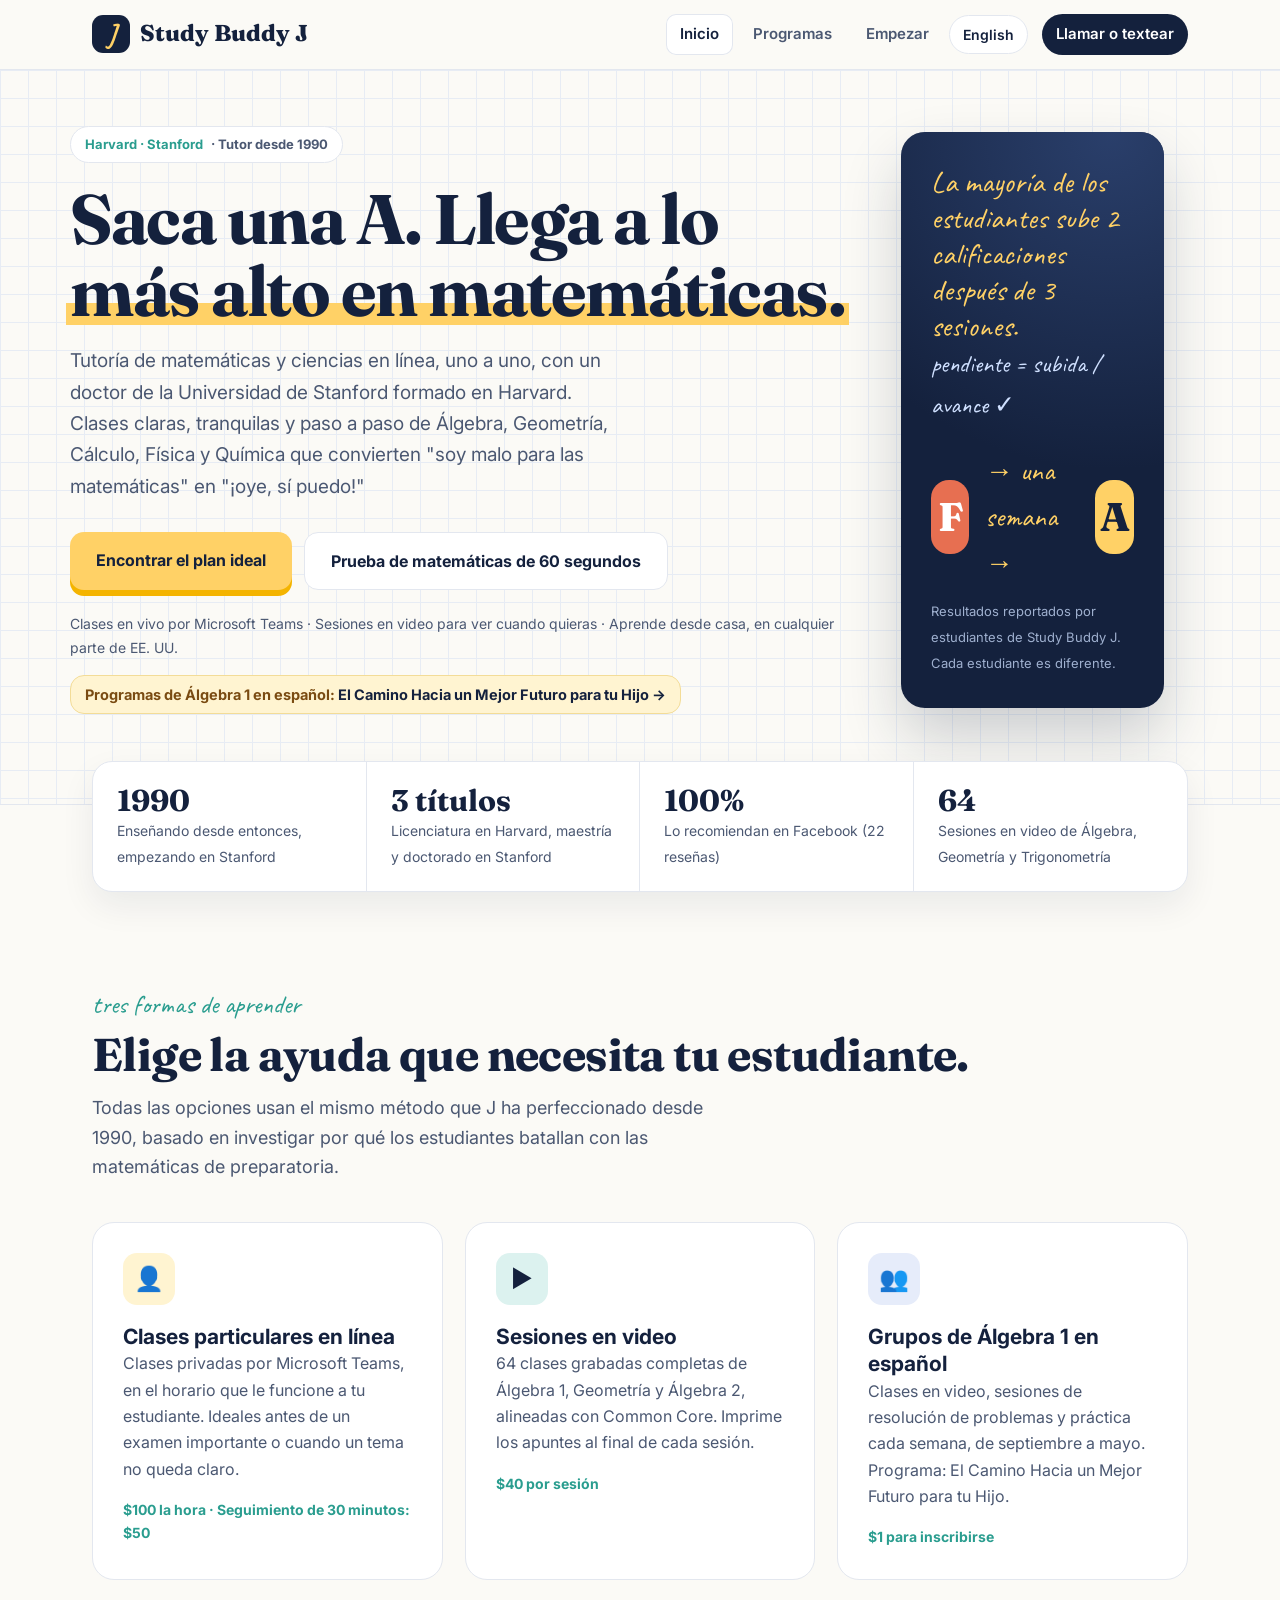
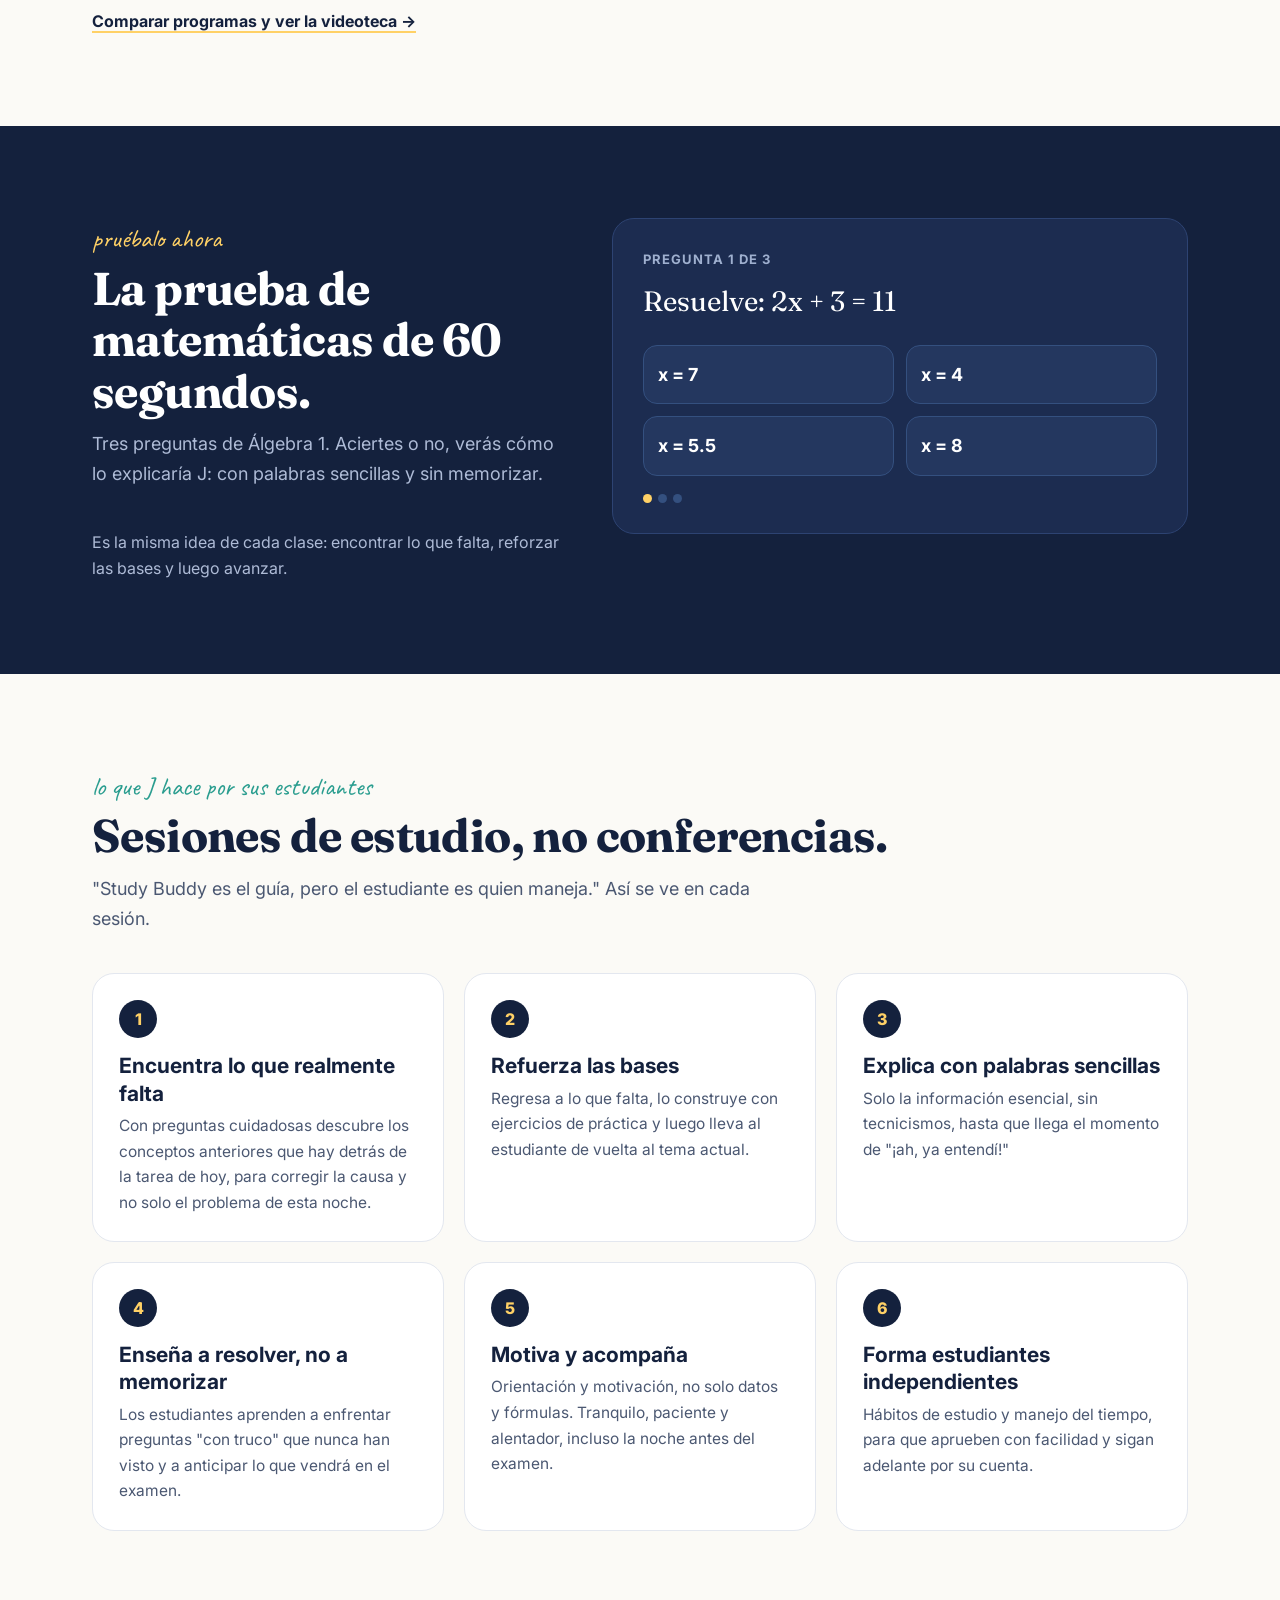
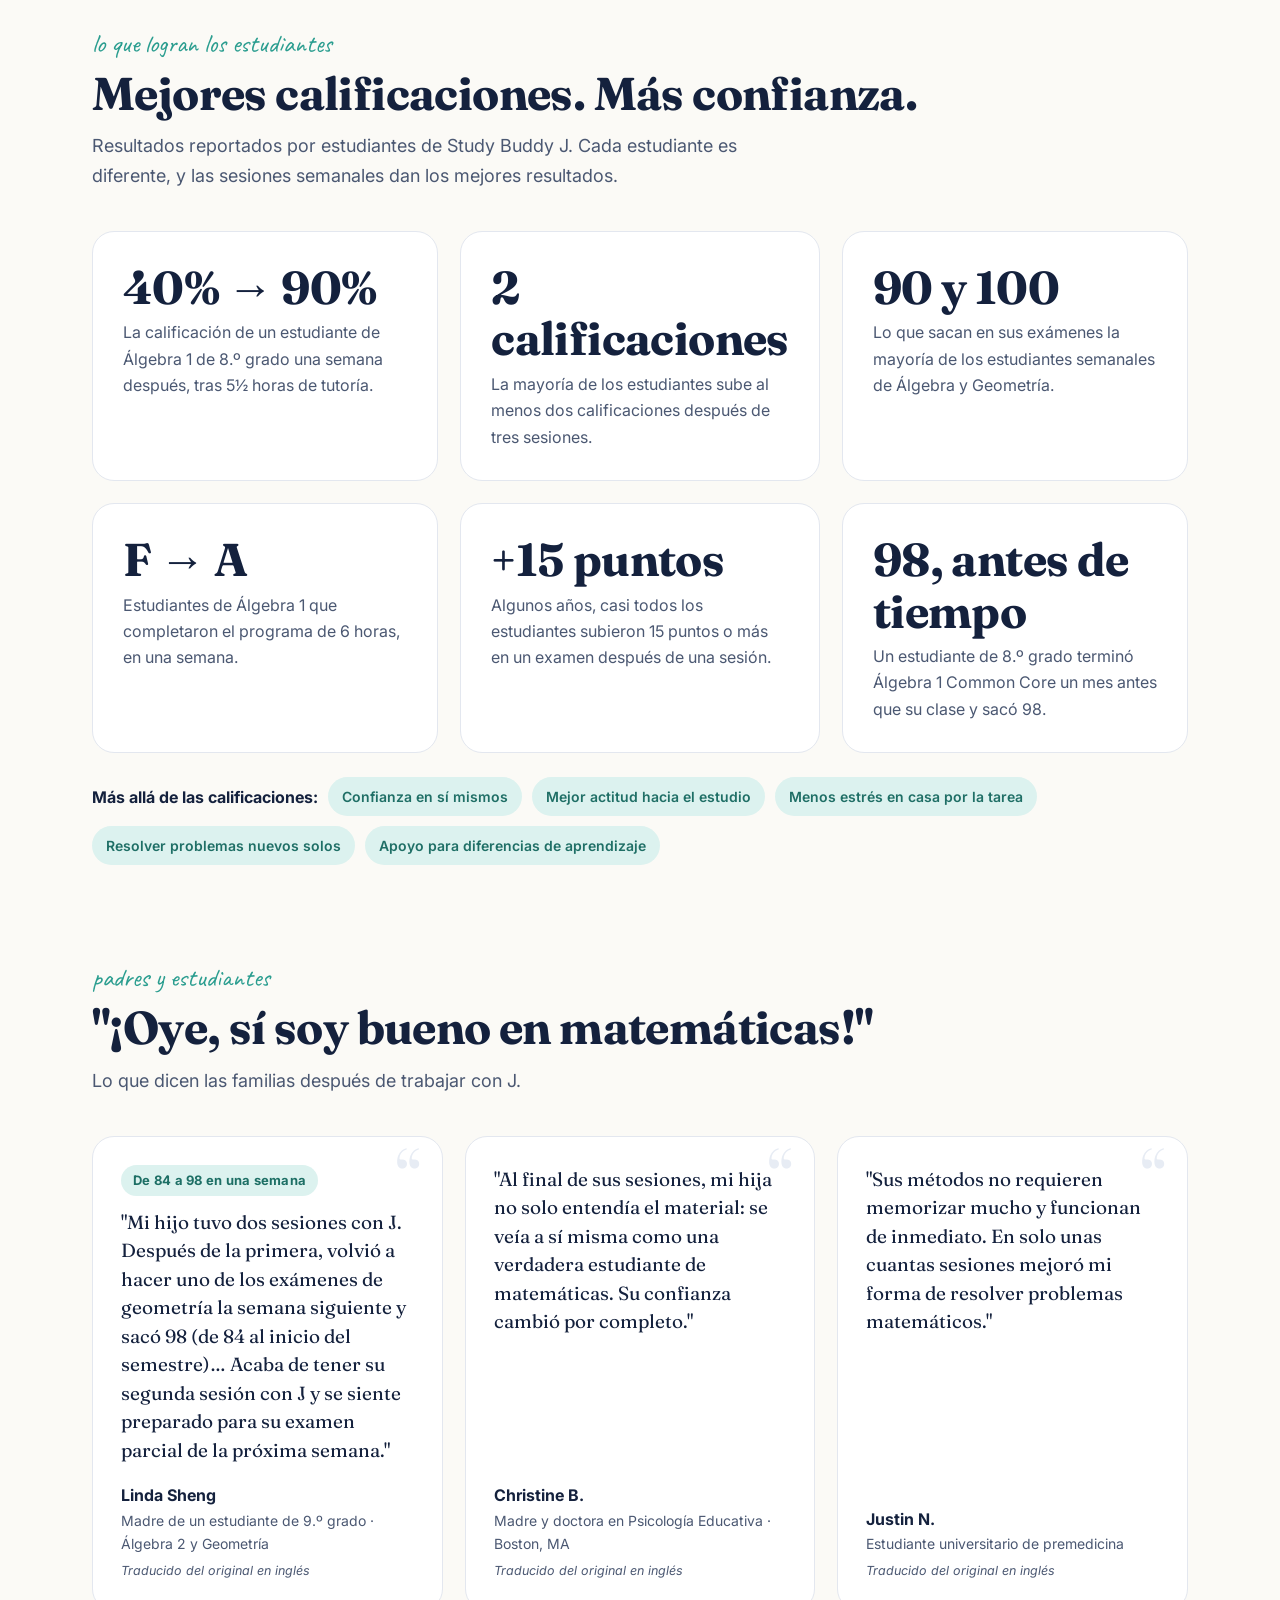
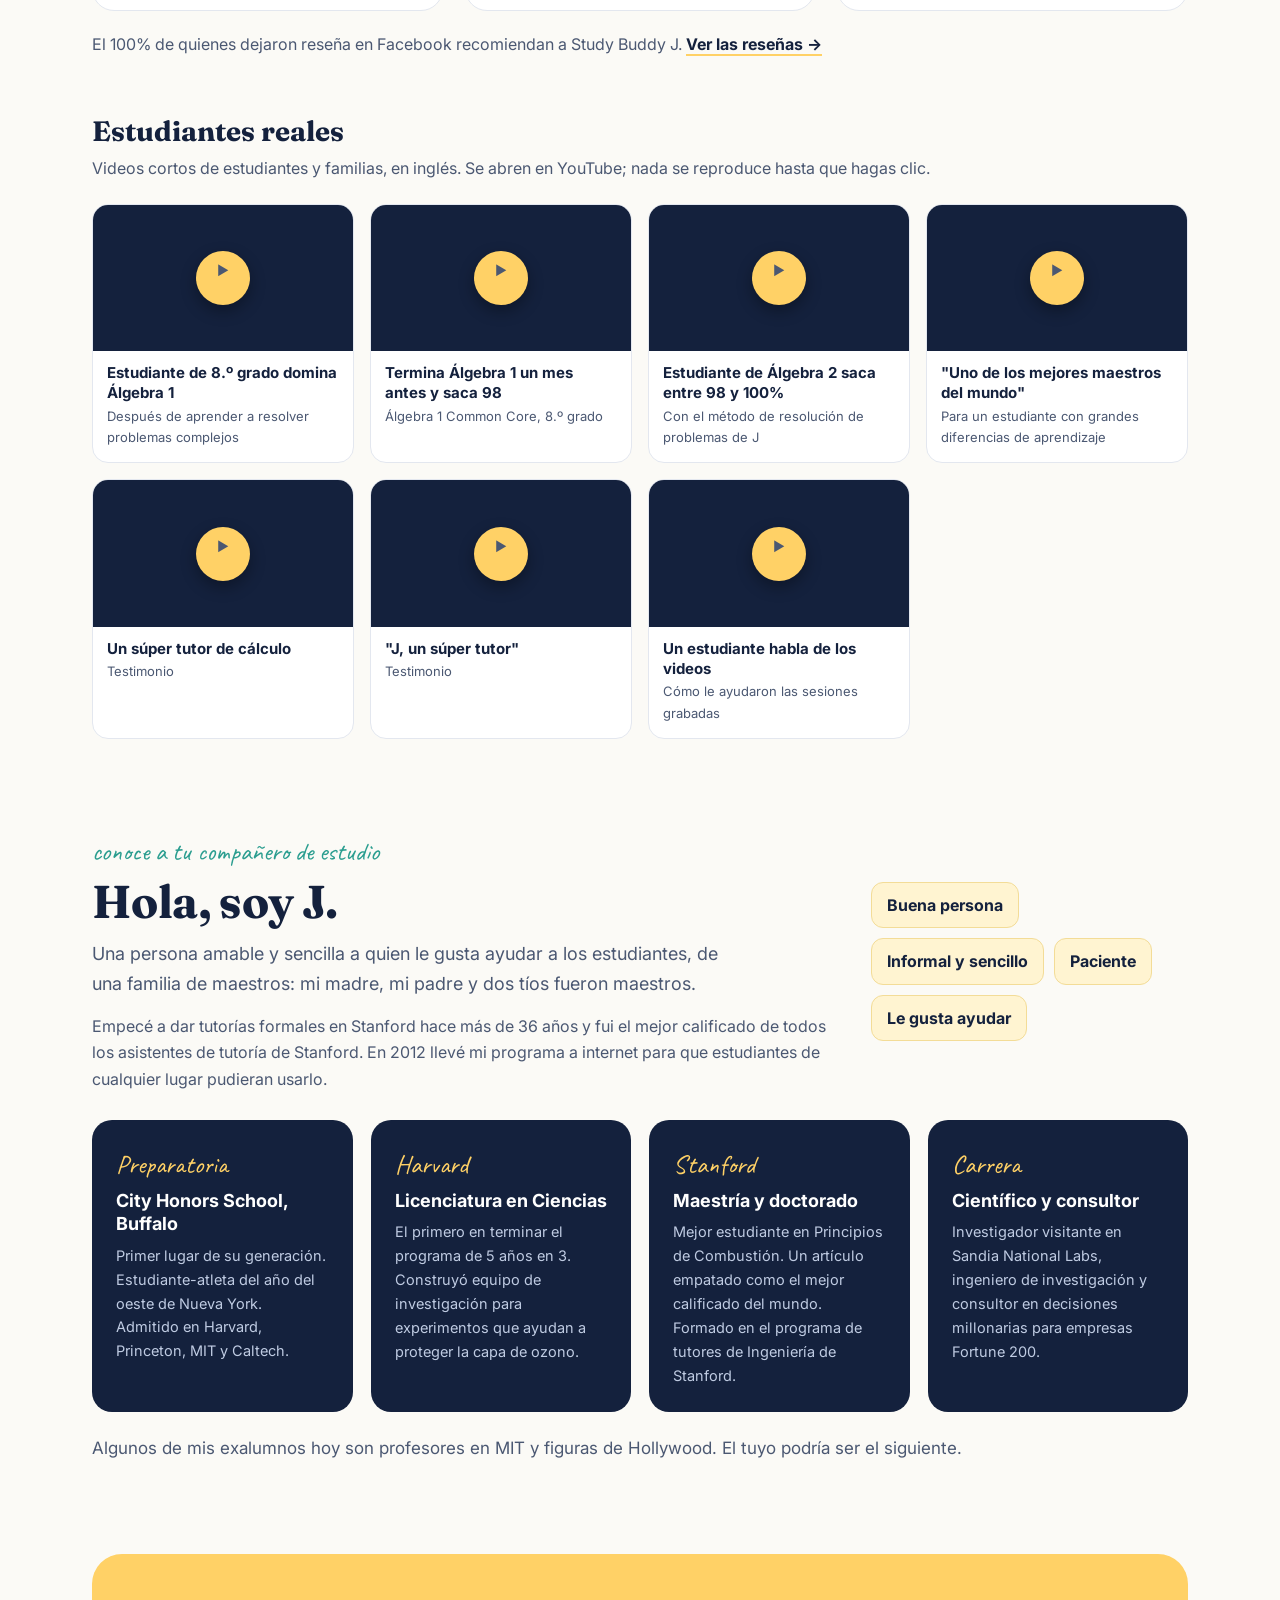
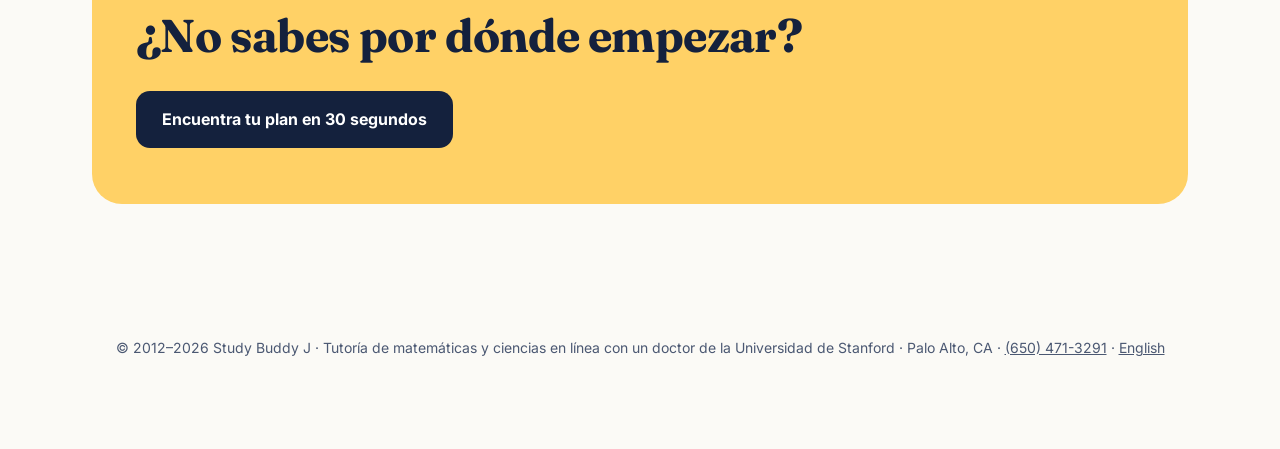
==== commit 5acefc9a: "Remove sample-website banner Co-Authored-By: Claude Opus 5.5 <noreply@anthropic.com> Claude-Session:" ====
--- a/es/index.html
+++ b/es/index.html
@@ -24,7 +24,6 @@
 <script type="application/ld+json">{"@context": "https://schema.org", "@type": "EducationalOrganization", "name": "Study Buddy J", "url": "https://studybuddyj.net/", "telephone": "+1-650-471-3291", "email": "welcome@studybuddyj.net", "description": "Online math and science tutoring by a Harvard-educated Stanford University PhD, tutoring since 1990. Live 1-on-1 lessons, video sessions and Algebra 1 group programs in English and Spanish.", "address": {"@type": "PostalAddress", "addressLocality": "Palo Alto", "addressRegion": "CA", "addressCountry": "US"}, "areaServed": "US", "availableLanguage": ["English", "Spanish"], "knowsAbout": ["Algebra 1", "Geometry", "Algebra 2", "Trigonometry", "Pre-Calculus", "Calculus", "Physics", "Chemistry", "SAT Math"], "sameAs": ["https://www.facebook.com/profile.php?id=61554739125670"]}</script>
 </head>
 <body>
-<div class="demo">Sitio de muestra creado para Study Buddy J por Island Pixel Studios</div>
 <div class="topbar"><div class="wrap"><header>
   <a class="logo" href="../es/"><span class="j">J</span>Study Buddy J</a>
   <nav>
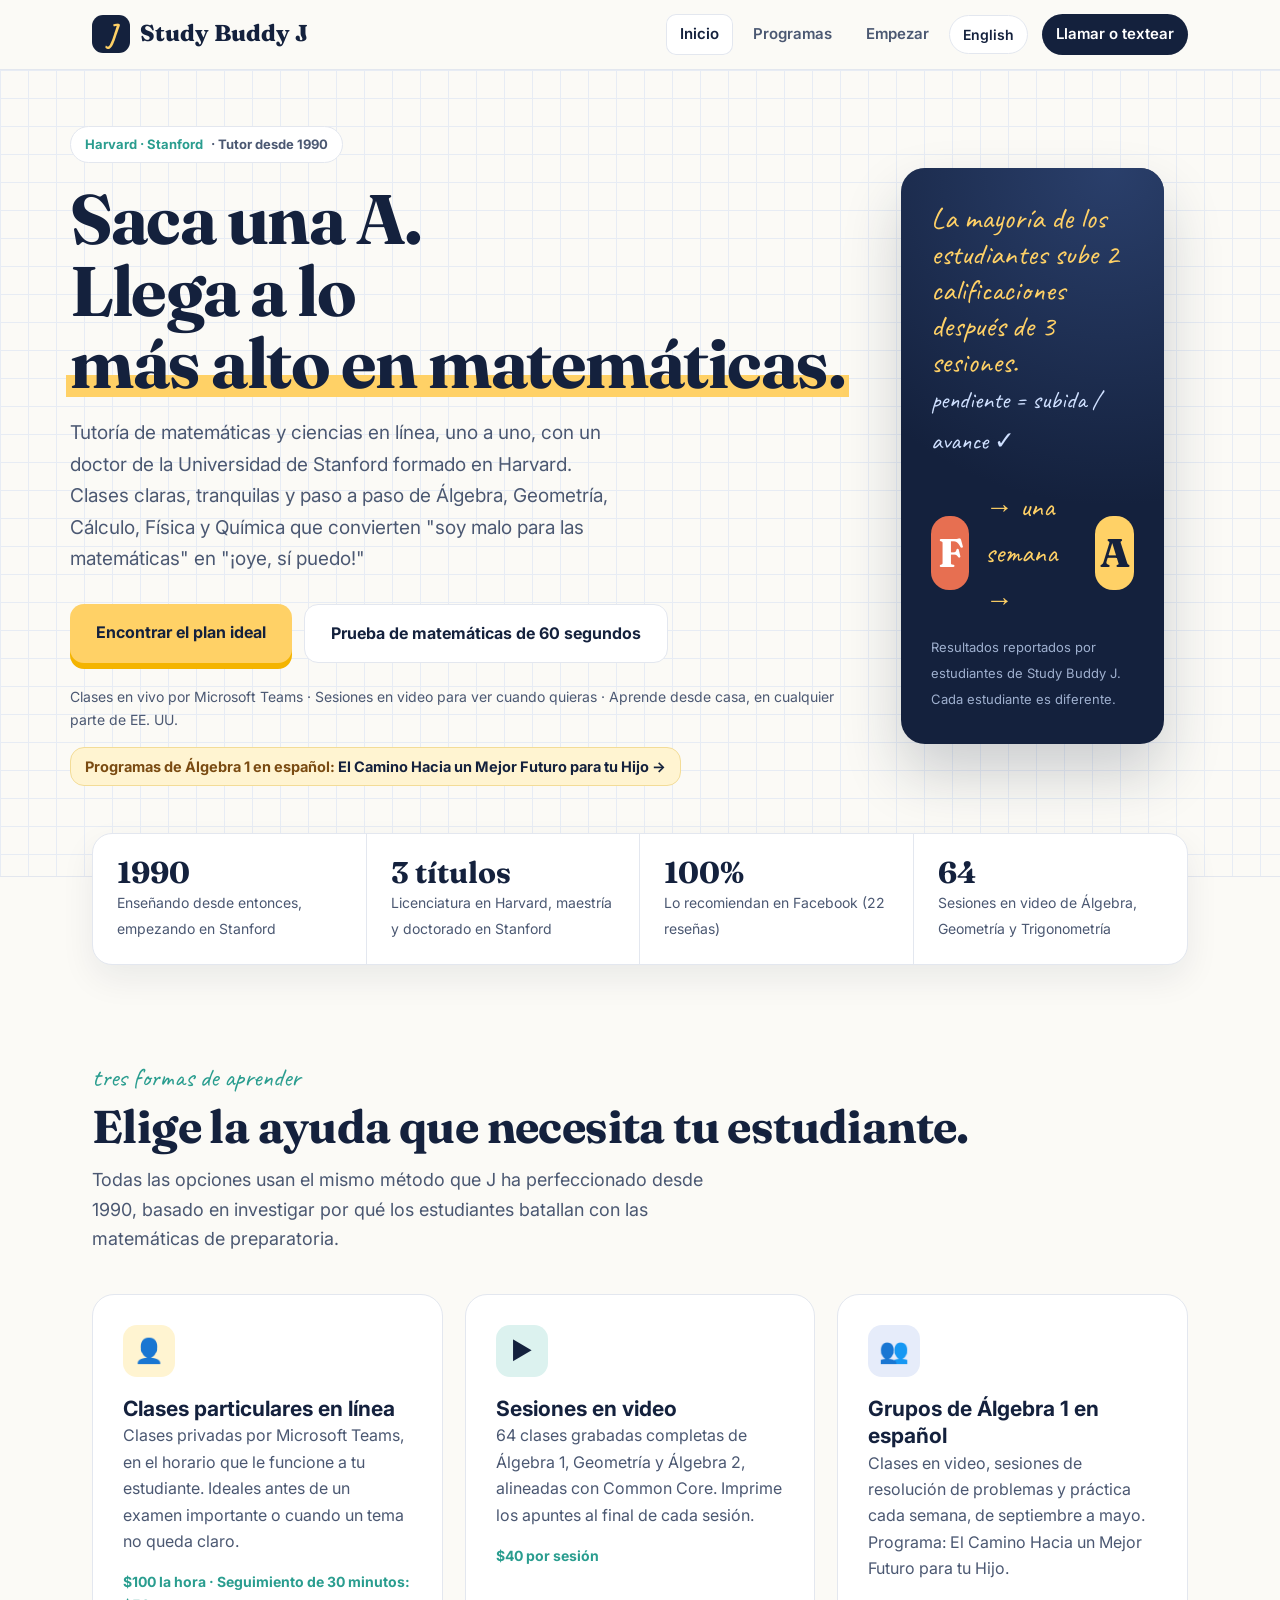
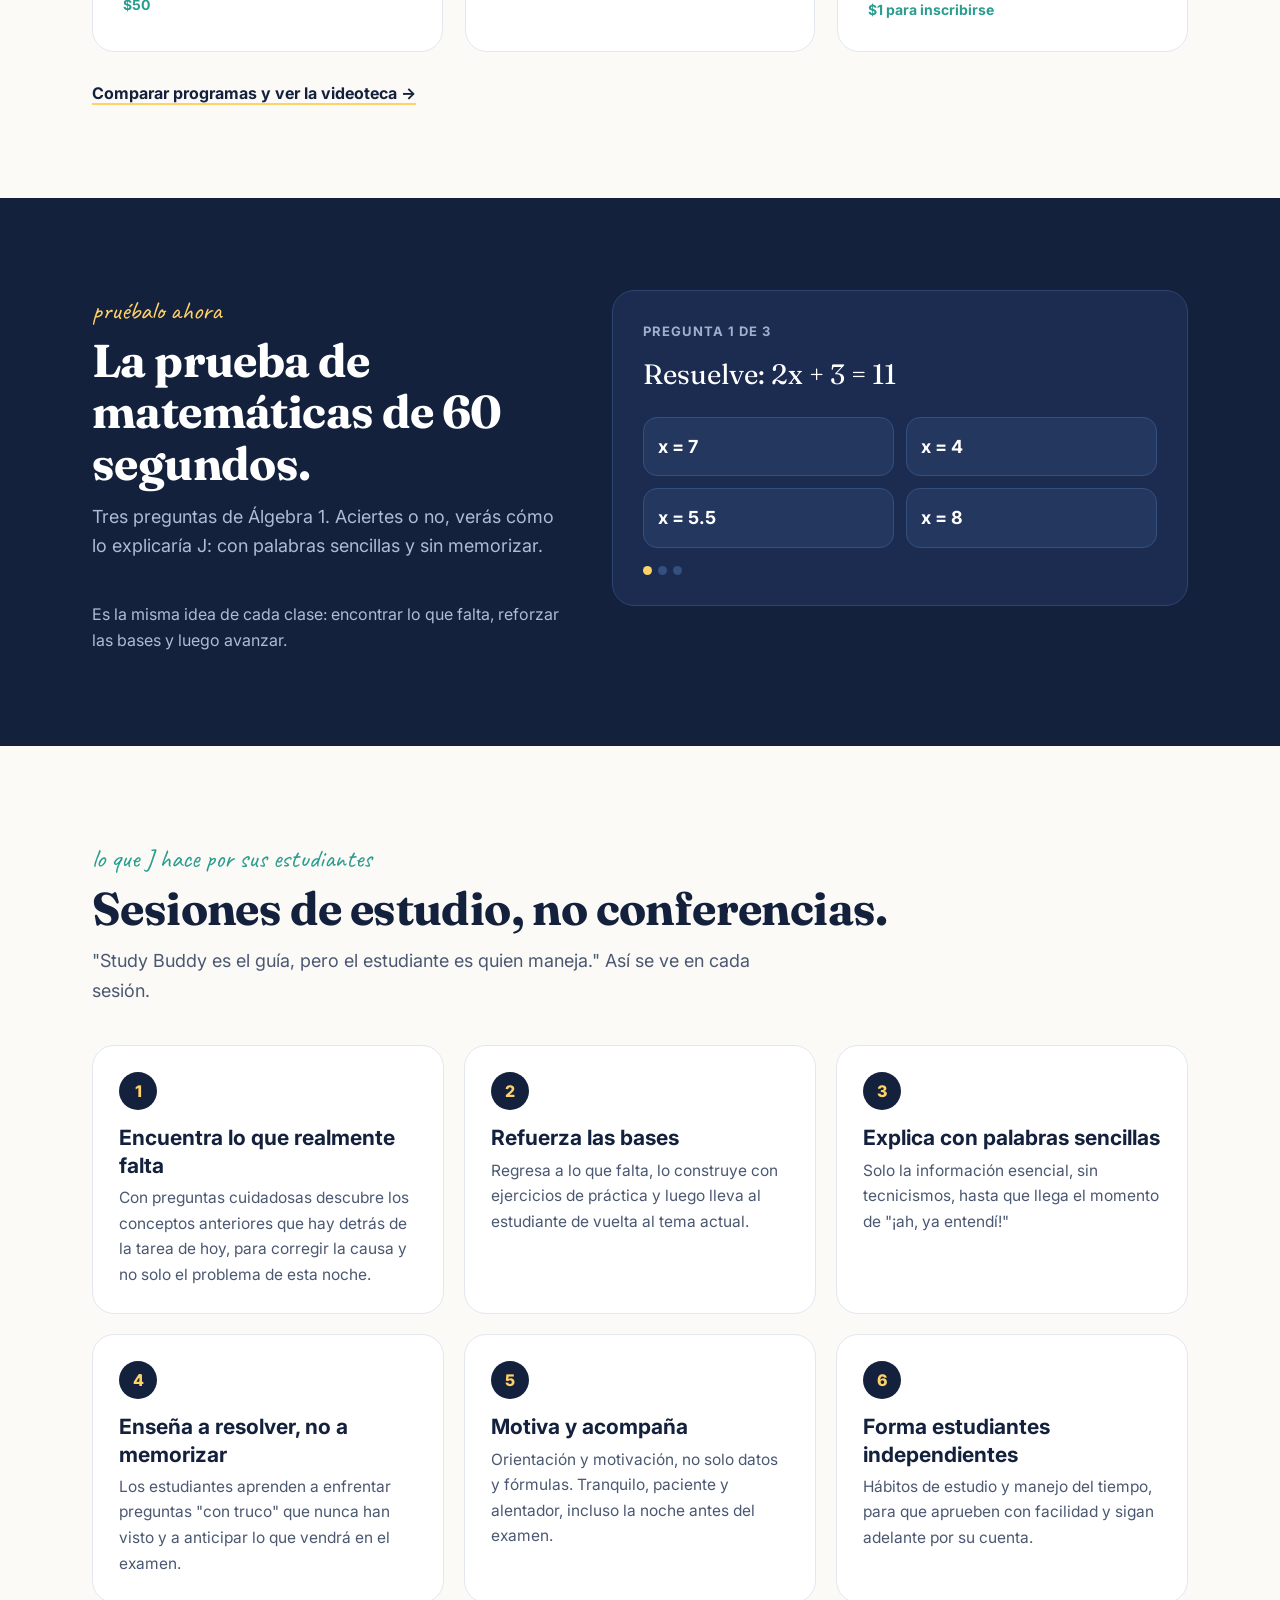
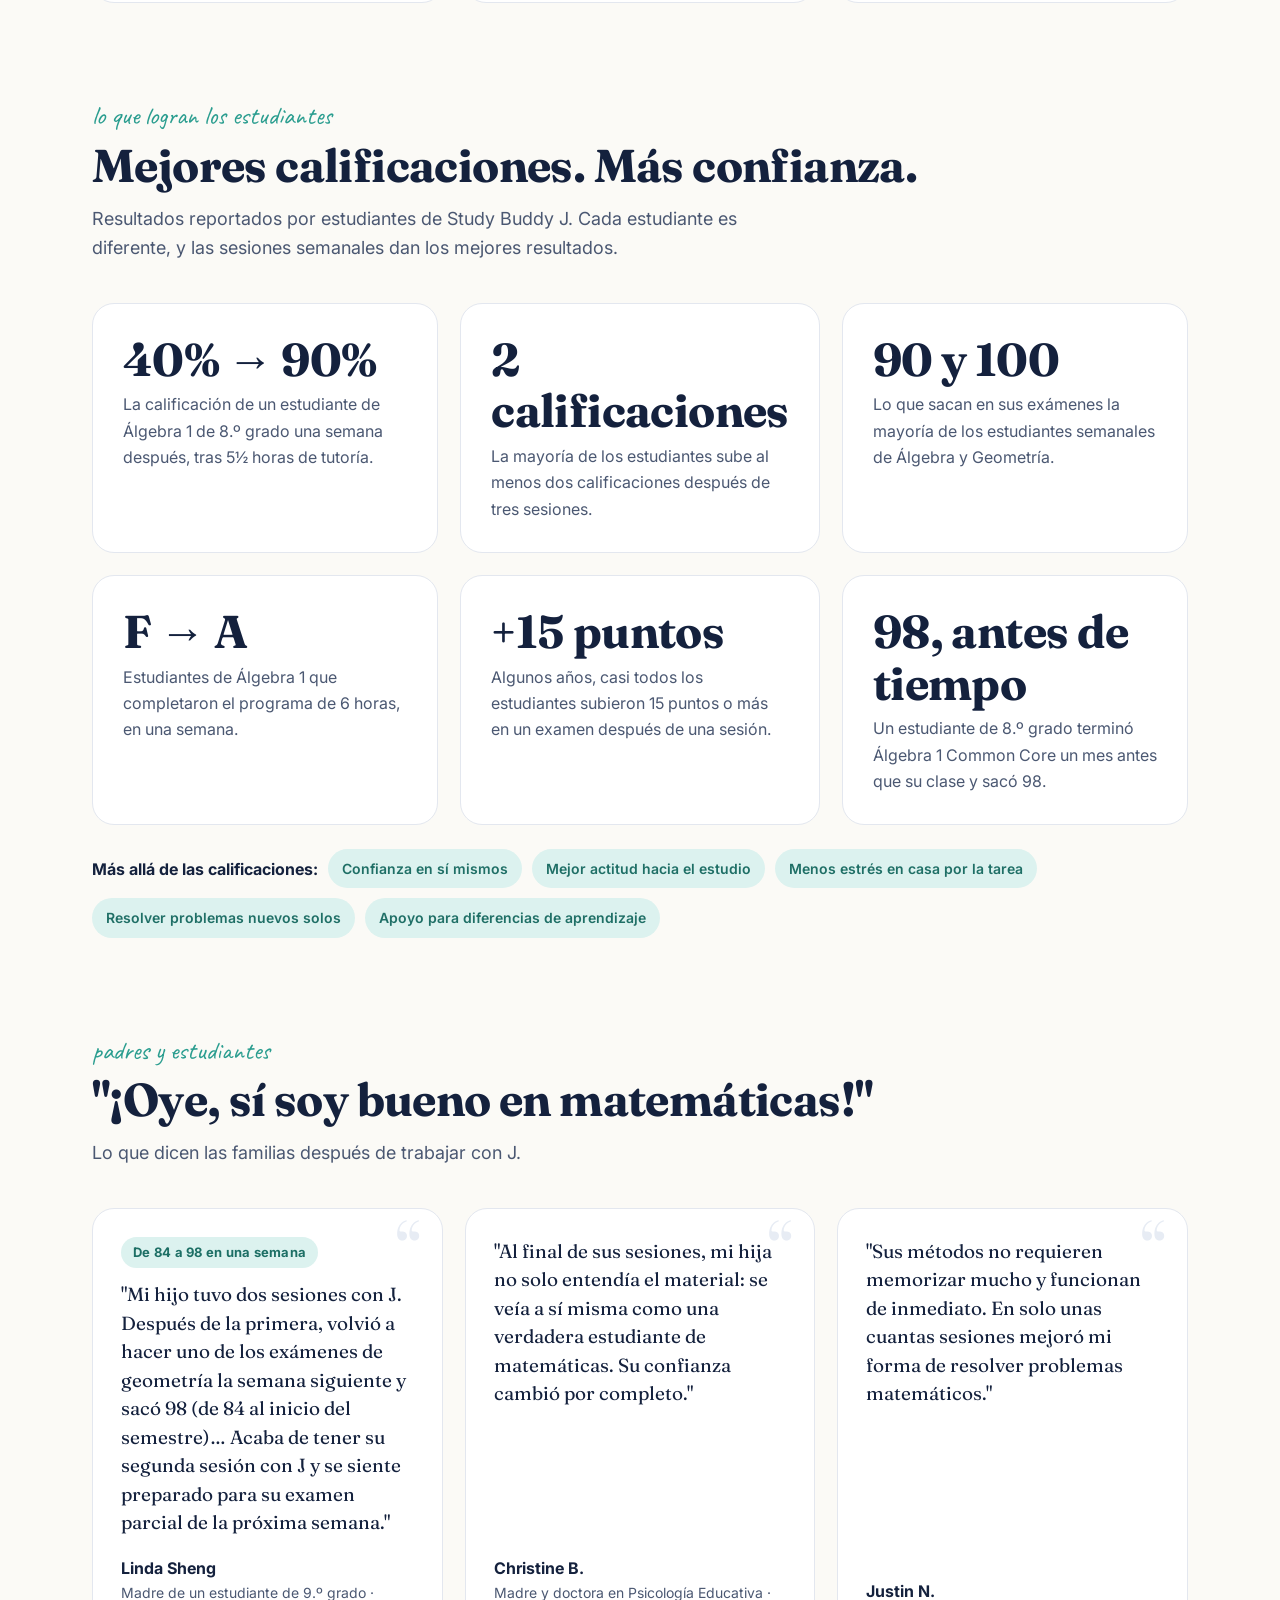
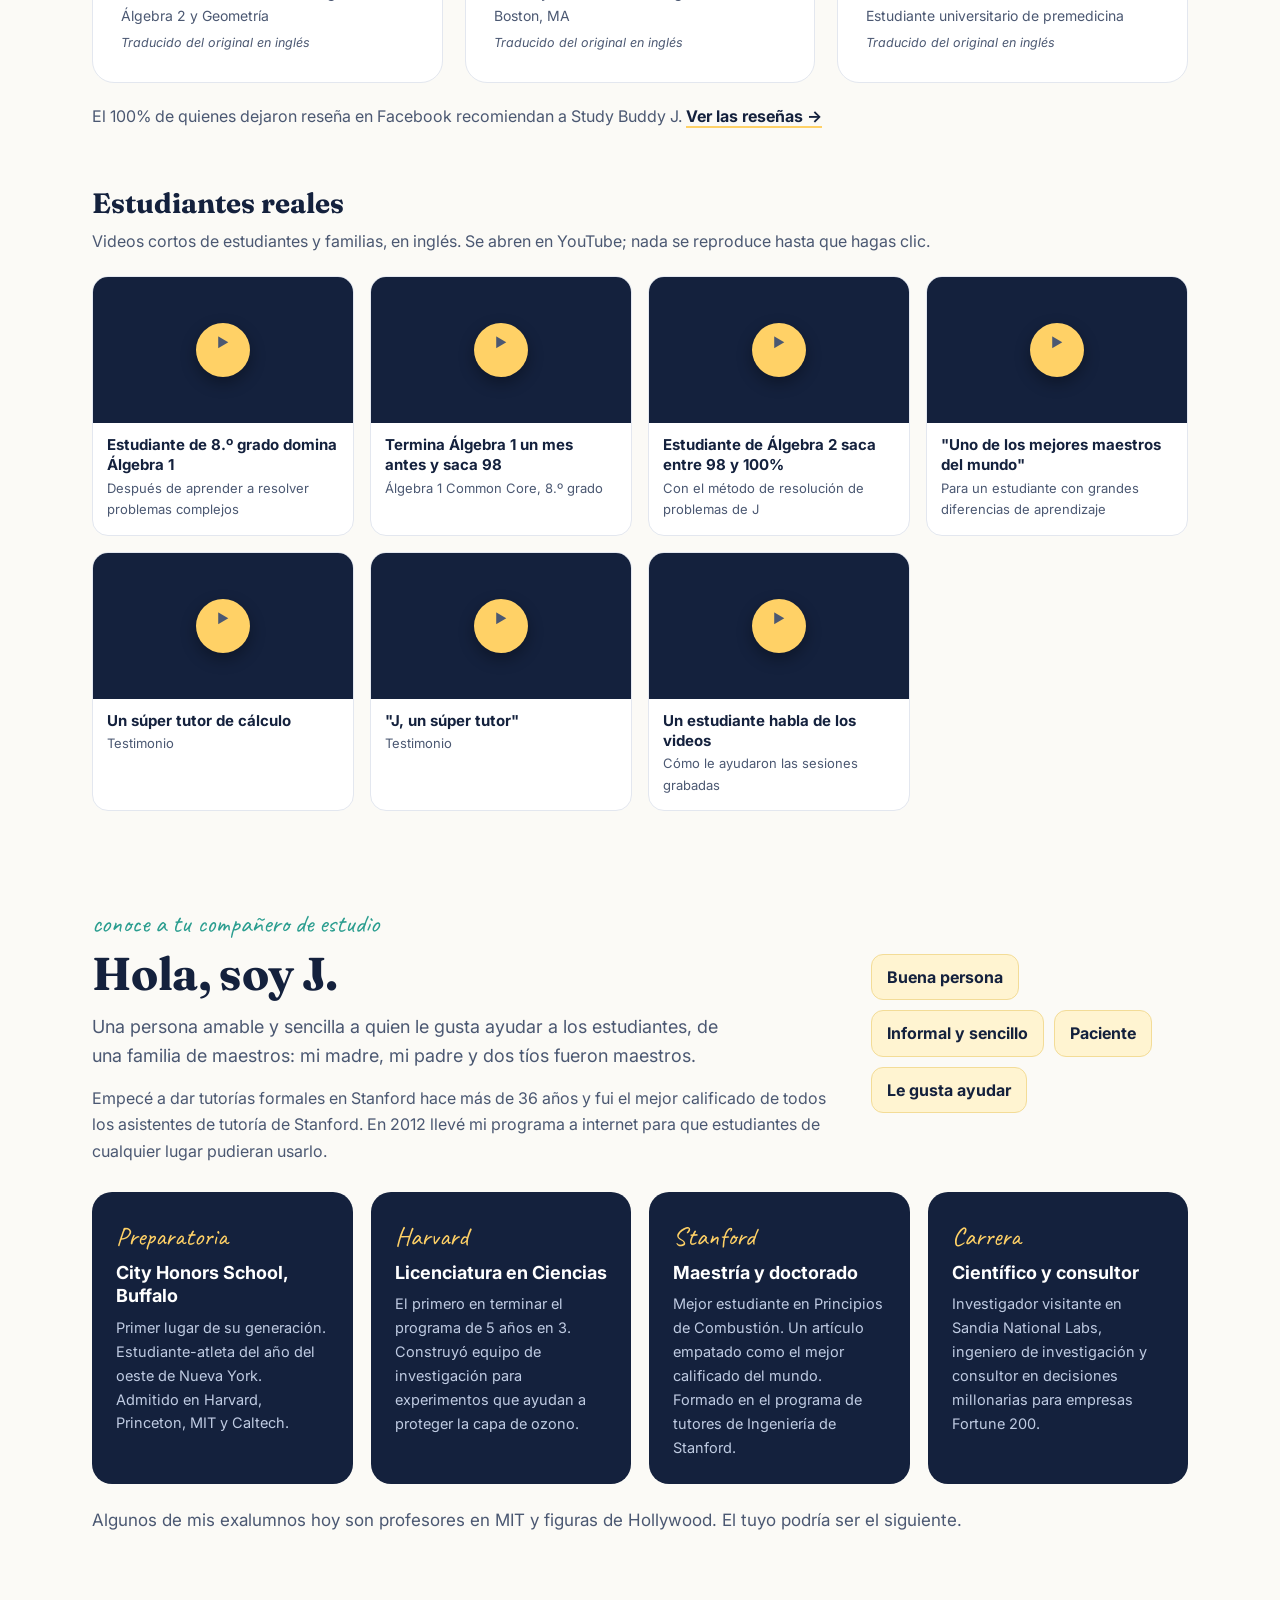
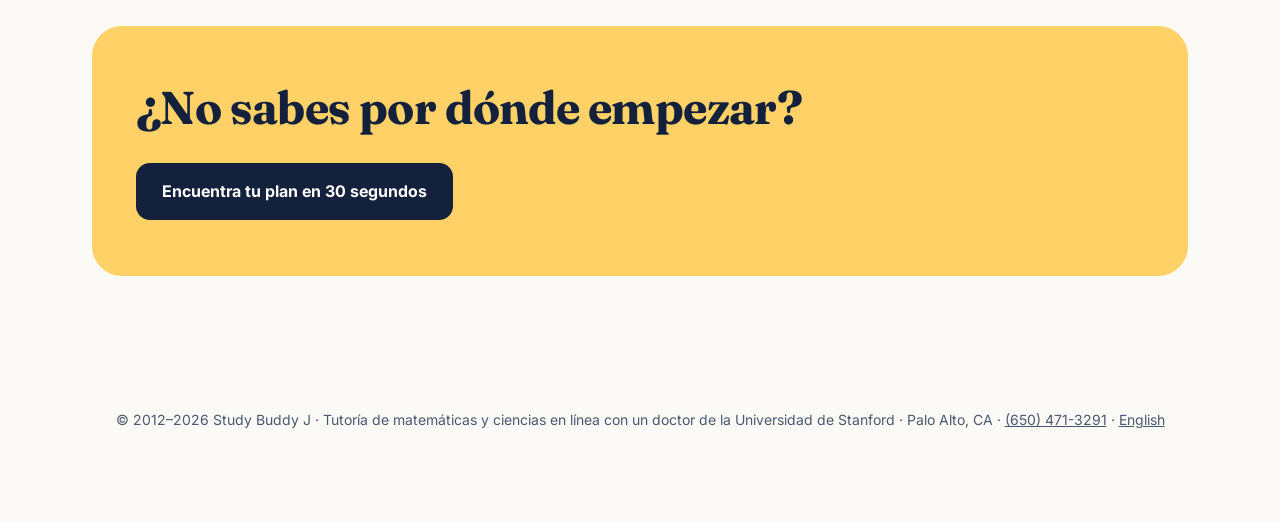
==== commit 6428d653: "Headline: break after 'Get an A.' so 'the' doesn't sit alone on desktop Co-Authored-By: Claude Opus " ====
--- a/es/index.html
+++ b/es/index.html
@@ -20,7 +20,7 @@
 <link rel="preconnect" href="https://fonts.googleapis.com">
 <link rel="preconnect" href="https://fonts.gstatic.com" crossorigin>
 <link href="https://fonts.googleapis.com/css2?family=Fraunces:opsz,wght@9..144,600;9..144,800&family=Inter:wght@400;500;600;700;800&family=Caveat:wght@600&display=swap" rel="stylesheet">
-<link rel="stylesheet" href="../assets/site.css">
+<link rel="stylesheet" href="../assets/site.css?v=2f4875bc">
 <script type="application/ld+json">{"@context": "https://schema.org", "@type": "EducationalOrganization", "name": "Study Buddy J", "url": "https://studybuddyj.net/", "telephone": "+1-650-471-3291", "email": "welcome@studybuddyj.net", "description": "Online math and science tutoring by a Harvard-educated Stanford University PhD, tutoring since 1990. Live 1-on-1 lessons, video sessions and Algebra 1 group programs in English and Spanish.", "address": {"@type": "PostalAddress", "addressLocality": "Palo Alto", "addressRegion": "CA", "addressCountry": "US"}, "areaServed": "US", "availableLanguage": ["English", "Spanish"], "knowsAbout": ["Algebra 1", "Geometry", "Algebra 2", "Trigonometry", "Pre-Calculus", "Calculus", "Physics", "Chemistry", "SAT Math"], "sameAs": ["https://www.facebook.com/profile.php?id=61554739125670"]}</script>
 </head>
 <body>
@@ -37,7 +37,7 @@
   <div class="graph"><div class="wrap hero">
     <div>
       <span class="eyebrow"><b>Harvard · Stanford</b> · Tutor desde 1990</span>
-      <h1>Saca una A. Llega a lo <span class="hl">más alto en matemáticas.</span></h1>
+      <h1>Saca una A.<br> Llega a lo <span class="hl">más alto en matemáticas.</span></h1>
       <p class="lede">Tutoría de matemáticas y ciencias en línea, uno a uno, con un doctor de la Universidad de Stanford formado en Harvard. Clases claras, tranquilas y paso a paso de Álgebra, Geometría, Cálculo, Física y Química que convierten "soy malo para las matemáticas" en "¡oye, sí puedo!"</p>
       <div class="btns">
         <a class="btn btn-main" href="../es/empezar/">Encontrar el plan ideal</a>
@@ -170,6 +170,6 @@
 
 <footer>© 2012–2026 Study Buddy J · Tutoría de matemáticas y ciencias en línea con un doctor de la Universidad de Stanford · Palo Alto, CA · <a href="tel:+16504713291">(650) 471-3291</a> · <a href="../" hreflang="en">English</a></footer>
 <div class="mobile-call"><a href="tel:+16504713291" style="background:var(--navy);color:#fff">Llamar o textear</a><a href="../es/empezar/" style="background:var(--chalk);color:var(--navy)">Empezar</a></div>
-<script src="../assets/site.js" defer></script>
+<script src="../assets/site.js?v=2f4875bc" defer></script>
 </body>
 </html>
--- a/assets/site.css
+++ b/assets/site.css
@@ -258,3 +258,20 @@
   .es-strip p{color:#bfcbe2}
   @media(max-width:900px){.groups,.subs.two{grid-template-columns:1fr}}
   @media(max-width:480px){nav .lang .long{display:none}nav .lang .short{display:inline}nav .lang{padding:6px 10px}nav a:not(.call){padding:7px 7px}.times li{flex-direction:column;gap:2px}.times li span{text-align:left}}
+  .callpop{position:fixed;z-index:60;background:#fff;color:var(--ink);border:1px solid var(--line);border-radius:18px;box-shadow:0 18px 40px #14213d30;padding:18px 20px;width:290px}
+  .callpop small{display:block;color:var(--ink-soft);font-size:13px;font-weight:600}
+  .callpop .num{display:block;font-family:"Fraunces",serif;font-weight:800;font-size:28px;margin:2px 0 12px;user-select:all}
+  .callpop .row{display:flex;gap:8px}
+  .callpop button{flex:1;border:0;border-radius:11px;padding:10px;font-weight:800;font-size:14px}
+  .callpop .cp{background:var(--chalk);color:var(--navy)}
+  .callpop .x{background:var(--grid);color:var(--ink)}
+  .callpop p{font-size:12.5px;color:var(--ink-soft);margin-top:10px}
+  .sheet-bg{position:fixed;inset:0;z-index:59;background:#14213d55}
+  .sheet{position:fixed;left:12px;right:12px;bottom:12px;z-index:60;background:#fff;border-radius:20px;padding:18px;box-shadow:0 -10px 40px #14213d40;animation:up .2s ease}
+  @keyframes up{from{transform:translateY(30px);opacity:0}to{transform:none;opacity:1}}
+  .sheet small{display:block;text-align:center;color:var(--ink-soft);font-weight:600;font-size:13px}
+  .sheet .num{display:block;text-align:center;font-family:"Fraunces",serif;font-weight:800;font-size:26px;margin:2px 0 14px}
+  .sheet a,.sheet button{display:block;width:100%;text-align:center;text-decoration:none;font-weight:800;font-size:17px;padding:15px;border-radius:14px;border:0;margin-top:8px}
+  .sheet .c1{background:var(--navy);color:#fff}
+  .sheet .c2{background:var(--chalk);color:var(--navy)}
+  .sheet .c3{background:var(--grid);color:var(--ink)}
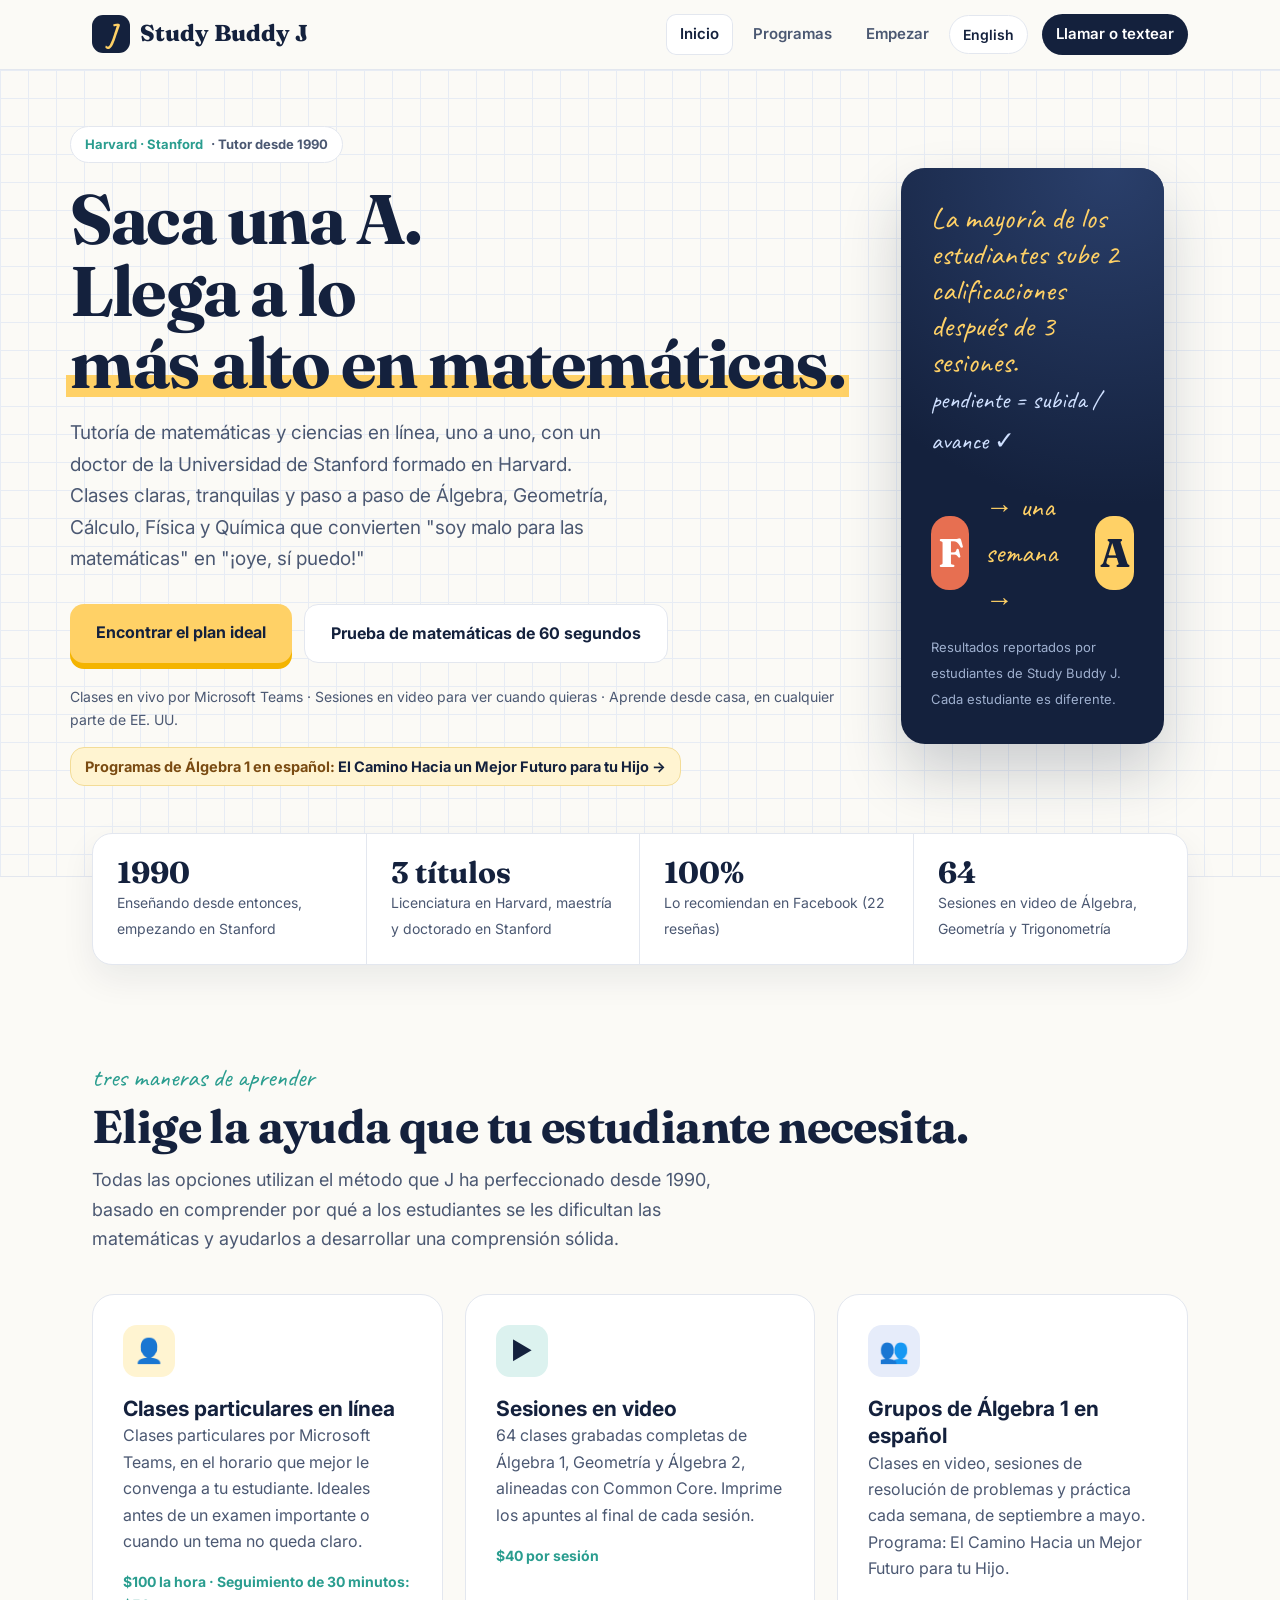
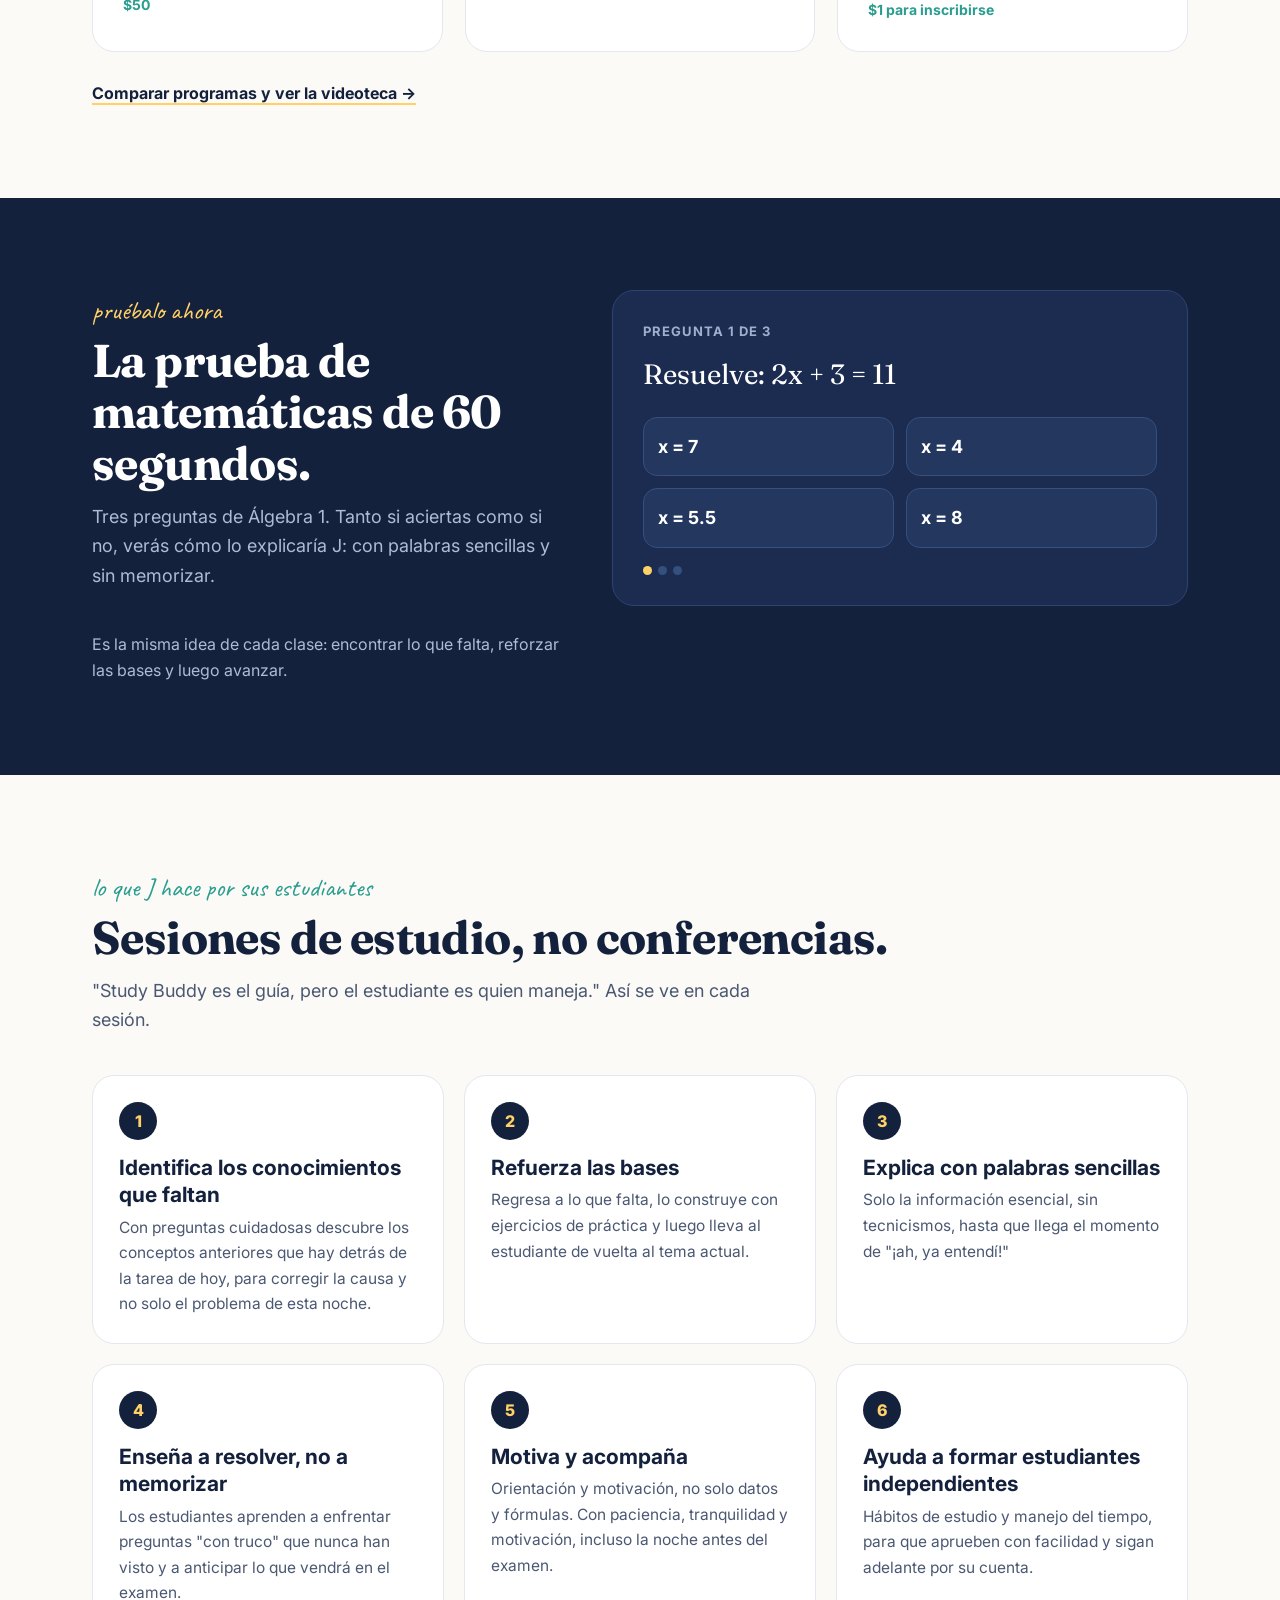
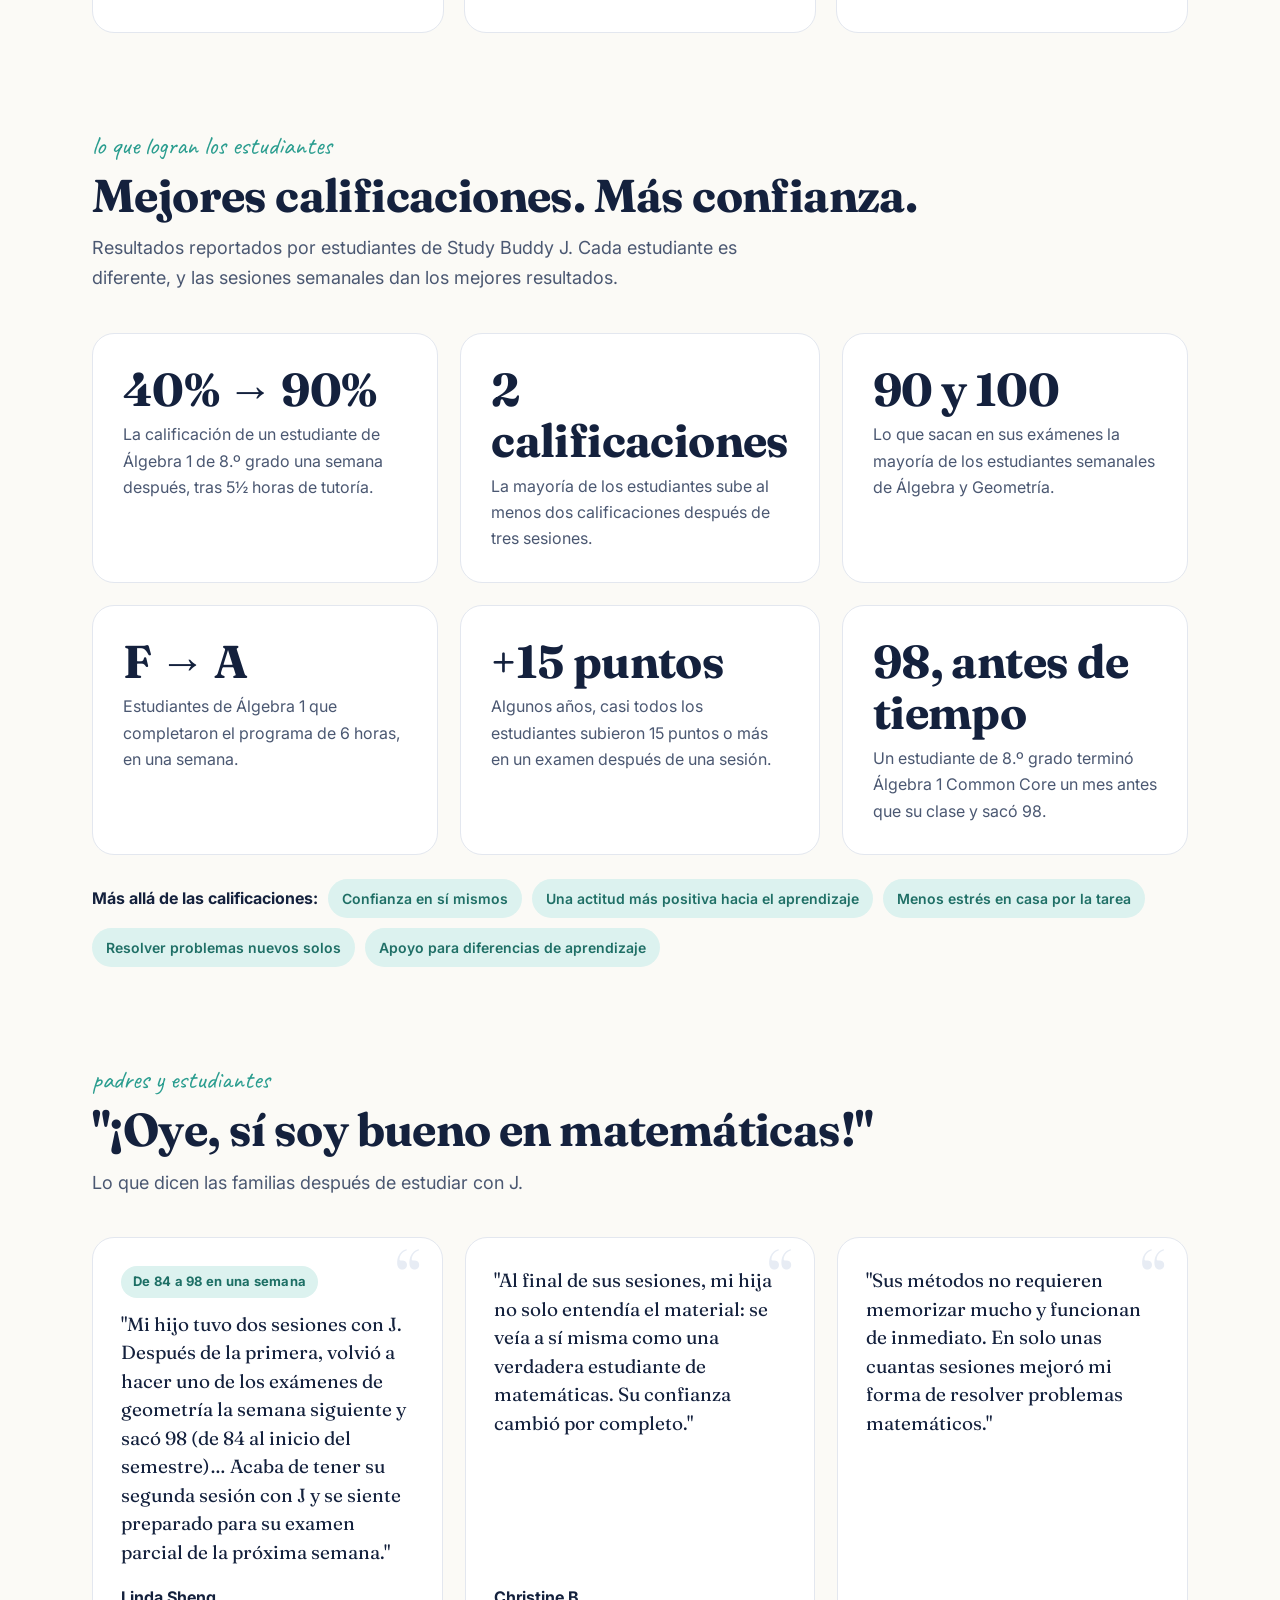
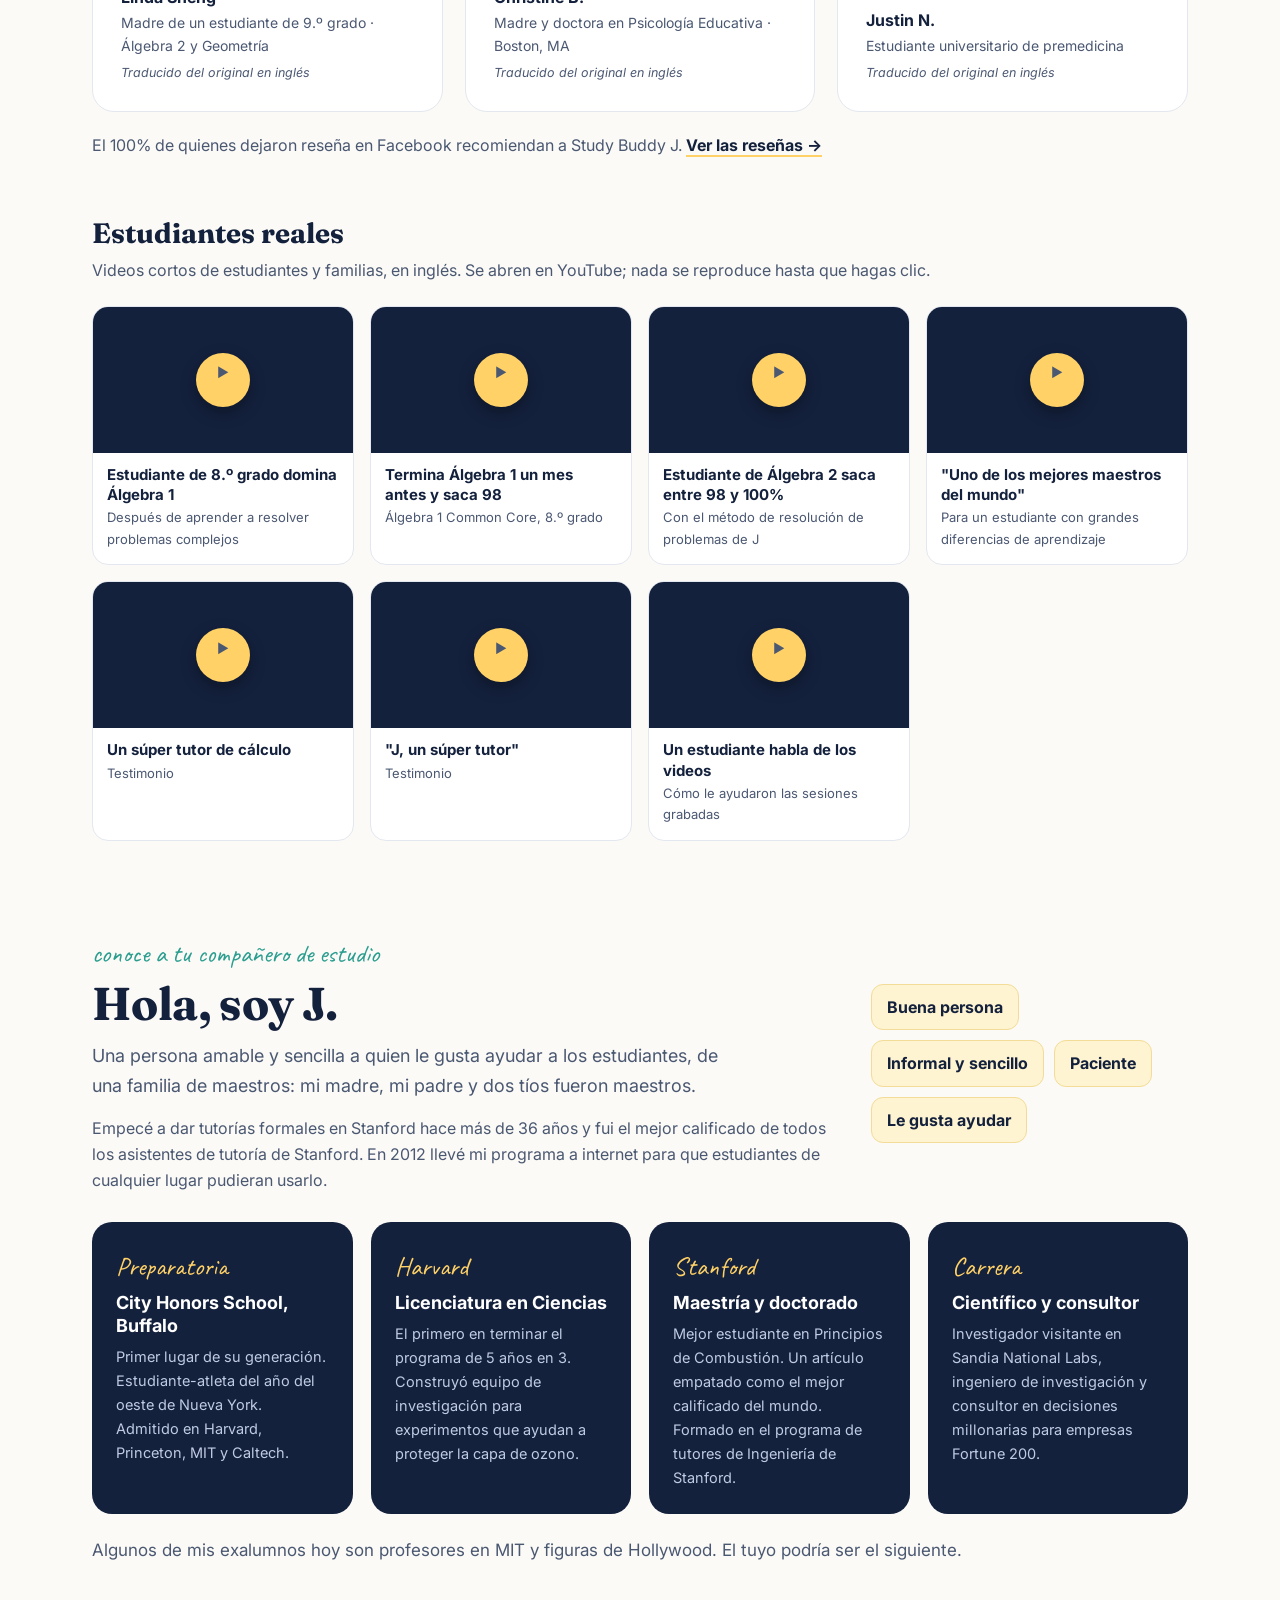
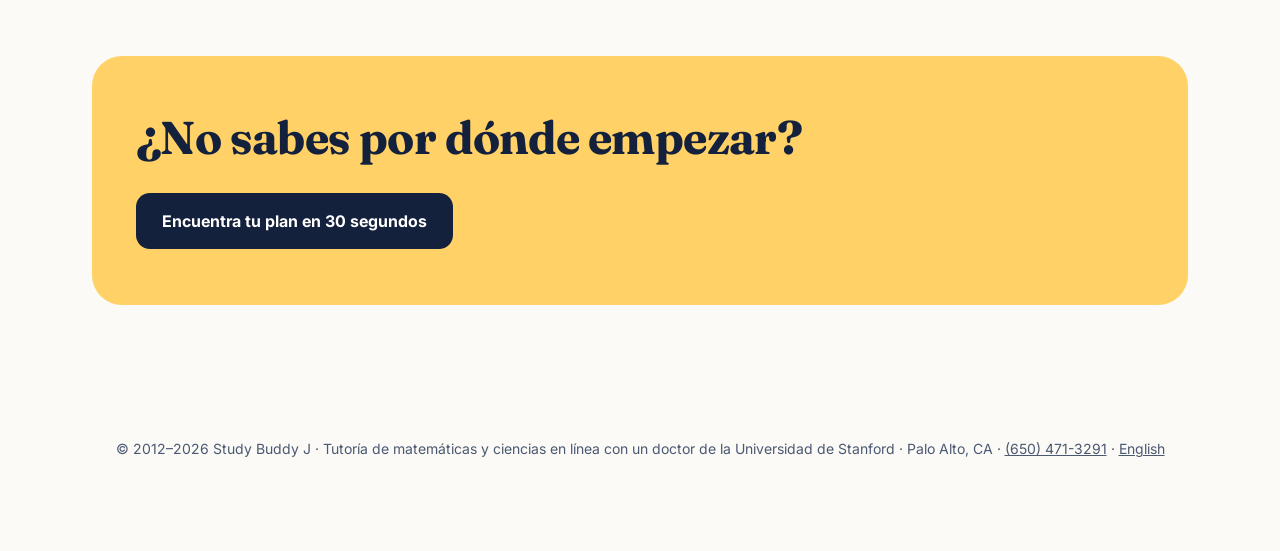
==== commit 1b7e8831: "Spanish proofreading, part 1: wording corrections on /es/ and /es/programas/ Co-Authored-By: Claude " ====
--- a/es/index.html
+++ b/es/index.html
@@ -63,11 +63,11 @@
 
   <section>
     <div class="wrap">
-      <div class="kicker">tres formas de aprender</div>
-      <h2>Elige la ayuda que necesita tu estudiante.</h2>
-      <p class="sub">Todas las opciones usan el mismo método que J ha perfeccionado desde 1990, basado en investigar por qué los estudiantes batallan con las matemáticas de preparatoria.</p>
+      <div class="kicker">tres maneras de aprender</div>
+      <h2>Elige la ayuda que tu estudiante necesita.</h2>
+      <p class="sub">Todas las opciones utilizan el método que J ha perfeccionado desde 1990, basado en comprender por qué a los estudiantes se les dificultan las matemáticas y ayudarlos a desarrollar una comprensión sólida.</p>
       <div class="grid3">
-        <div class="card"><div class="ico" style="background:#fff4d1">👤</div><h3>Clases particulares en línea</h3><p>Clases privadas por Microsoft Teams, en el horario que le funcione a tu estudiante. Ideales antes de un examen importante o cuando un tema no queda claro.</p><div class="tagline">$100 la hora · Seguimiento de 30 minutos: $50</div></div>
+        <div class="card"><div class="ico" style="background:#fff4d1">👤</div><h3>Clases particulares en línea</h3><p>Clases particulares por Microsoft Teams, en el horario que mejor le convenga a tu estudiante. Ideales antes de un examen importante o cuando un tema no queda claro.</p><div class="tagline">$100 la hora · Seguimiento de 30 minutos: $50</div></div>
         <div class="card"><div class="ico" style="background:var(--teal-soft)">▶</div><h3>Sesiones en video</h3><p>64 clases grabadas completas de Álgebra 1, Geometría y Álgebra 2, alineadas con Common Core. Imprime los apuntes al final de cada sesión.</p><div class="tagline">$40 por sesión</div></div>
         <div class="card"><div class="ico" style="background:#e6ecfa">👥</div><h3>Grupos de Álgebra 1 en español</h3><p>Clases en video, sesiones de resolución de problemas y práctica cada semana, de septiembre a mayo. Programa: El Camino Hacia un Mejor Futuro para tu Hijo.</p><div class="tagline">$1 para inscribirse</div></div>
       </div>
@@ -80,7 +80,7 @@
       <div>
         <div class="kicker">pruébalo ahora</div>
         <h2>La prueba de matemáticas de 60 segundos.</h2>
-        <p class="sub">Tres preguntas de Álgebra 1. Aciertes o no, verás cómo lo explicaría J: con palabras sencillas y sin memorizar.</p>
+        <p class="sub">Tres preguntas de Álgebra 1. Tanto si aciertas como si no, verás cómo lo explicaría J: con palabras sencillas y sin memorizar.</p>
         <p style="color:#aebbd6">Es la misma idea de cada clase: encontrar lo que falta, reforzar las bases y luego avanzar.</p>
       </div>
       <div class="qbox" id="quiz" data-start="../es/empezar/"></div>
@@ -93,12 +93,12 @@
       <h2>Sesiones de estudio, no conferencias.</h2>
       <p class="sub">"Study Buddy es el guía, pero el estudiante es quien maneja." Así se ve en cada sesión.</p>
       <div class="steps">
-        <div class="step"><span class="n">1</span><h3>Encuentra lo que realmente falta</h3><p>Con preguntas cuidadosas descubre los conceptos anteriores que hay detrás de la tarea de hoy, para corregir la causa y no solo el problema de esta noche.</p></div>
+        <div class="step"><span class="n">1</span><h3>Identifica los conocimientos que faltan</h3><p>Con preguntas cuidadosas descubre los conceptos anteriores que hay detrás de la tarea de hoy, para corregir la causa y no solo el problema de esta noche.</p></div>
         <div class="step"><span class="n">2</span><h3>Refuerza las bases</h3><p>Regresa a lo que falta, lo construye con ejercicios de práctica y luego lleva al estudiante de vuelta al tema actual.</p></div>
         <div class="step"><span class="n">3</span><h3>Explica con palabras sencillas</h3><p>Solo la información esencial, sin tecnicismos, hasta que llega el momento de "¡ah, ya entendí!"</p></div>
         <div class="step"><span class="n">4</span><h3>Enseña a resolver, no a memorizar</h3><p>Los estudiantes aprenden a enfrentar preguntas "con truco" que nunca han visto y a anticipar lo que vendrá en el examen.</p></div>
-        <div class="step"><span class="n">5</span><h3>Motiva y acompaña</h3><p>Orientación y motivación, no solo datos y fórmulas. Tranquilo, paciente y alentador, incluso la noche antes del examen.</p></div>
-        <div class="step"><span class="n">6</span><h3>Forma estudiantes independientes</h3><p>Hábitos de estudio y manejo del tiempo, para que aprueben con facilidad y sigan adelante por su cuenta.</p></div>
+        <div class="step"><span class="n">5</span><h3>Motiva y acompaña</h3><p>Orientación y motivación, no solo datos y fórmulas. Con paciencia, tranquilidad y motivación, incluso la noche antes del examen.</p></div>
+        <div class="step"><span class="n">6</span><h3>Ayuda a formar estudiantes independientes</h3><p>Hábitos de estudio y manejo del tiempo, para que aprueben con facilidad y sigan adelante por su cuenta.</p></div>
       </div>
     </div>
   </section>
@@ -118,7 +118,7 @@
       </div>
       <div class="beyond">
         <b>Más allá de las calificaciones:</b>
-        <span>Confianza en sí mismos</span><span>Mejor actitud hacia el estudio</span><span>Menos estrés en casa por la tarea</span><span>Resolver problemas nuevos solos</span><span>Apoyo para diferencias de aprendizaje</span>
+        <span>Confianza en sí mismos</span><span>Una actitud más positiva hacia el aprendizaje</span><span>Menos estrés en casa por la tarea</span><span>Resolver problemas nuevos solos</span><span>Apoyo para diferencias de aprendizaje</span>
       </div>
     </div>
   </section>
@@ -127,7 +127,7 @@
     <div class="wrap">
       <div class="kicker">padres y estudiantes</div>
       <h2>"¡Oye, sí soy bueno en matemáticas!"</h2>
-      <p class="sub">Lo que dicen las familias después de trabajar con J.</p>
+      <p class="sub">Lo que dicen las familias después de estudiar con J.</p>
       <div class="grid3 reviews">
         <figure class="rev"><div class="rev-tag">De 84 a 98 en una semana</div><blockquote>"Mi hijo tuvo dos sesiones con J. Después de la primera, volvió a hacer uno de los exámenes de geometría la semana siguiente y sacó 98 (de 84 al inicio del semestre)… Acaba de tener su segunda sesión con J y se siente preparado para su examen parcial de la próxima semana."</blockquote><figcaption><b>Linda Sheng</b><span>Madre de un estudiante de 9.º grado · Álgebra 2 y Geometría</span><span class="note-tr">Traducido del original en inglés</span></figcaption></figure>
         <figure class="rev"><blockquote>"Al final de sus sesiones, mi hija no solo entendía el material: se veía a sí misma como una verdadera estudiante de matemáticas. Su confianza cambió por completo."</blockquote><figcaption><b>Christine B.</b><span>Madre y doctora en Psicología Educativa · Boston, MA</span><span class="note-tr">Traducido del original en inglés</span></figcaption></figure>
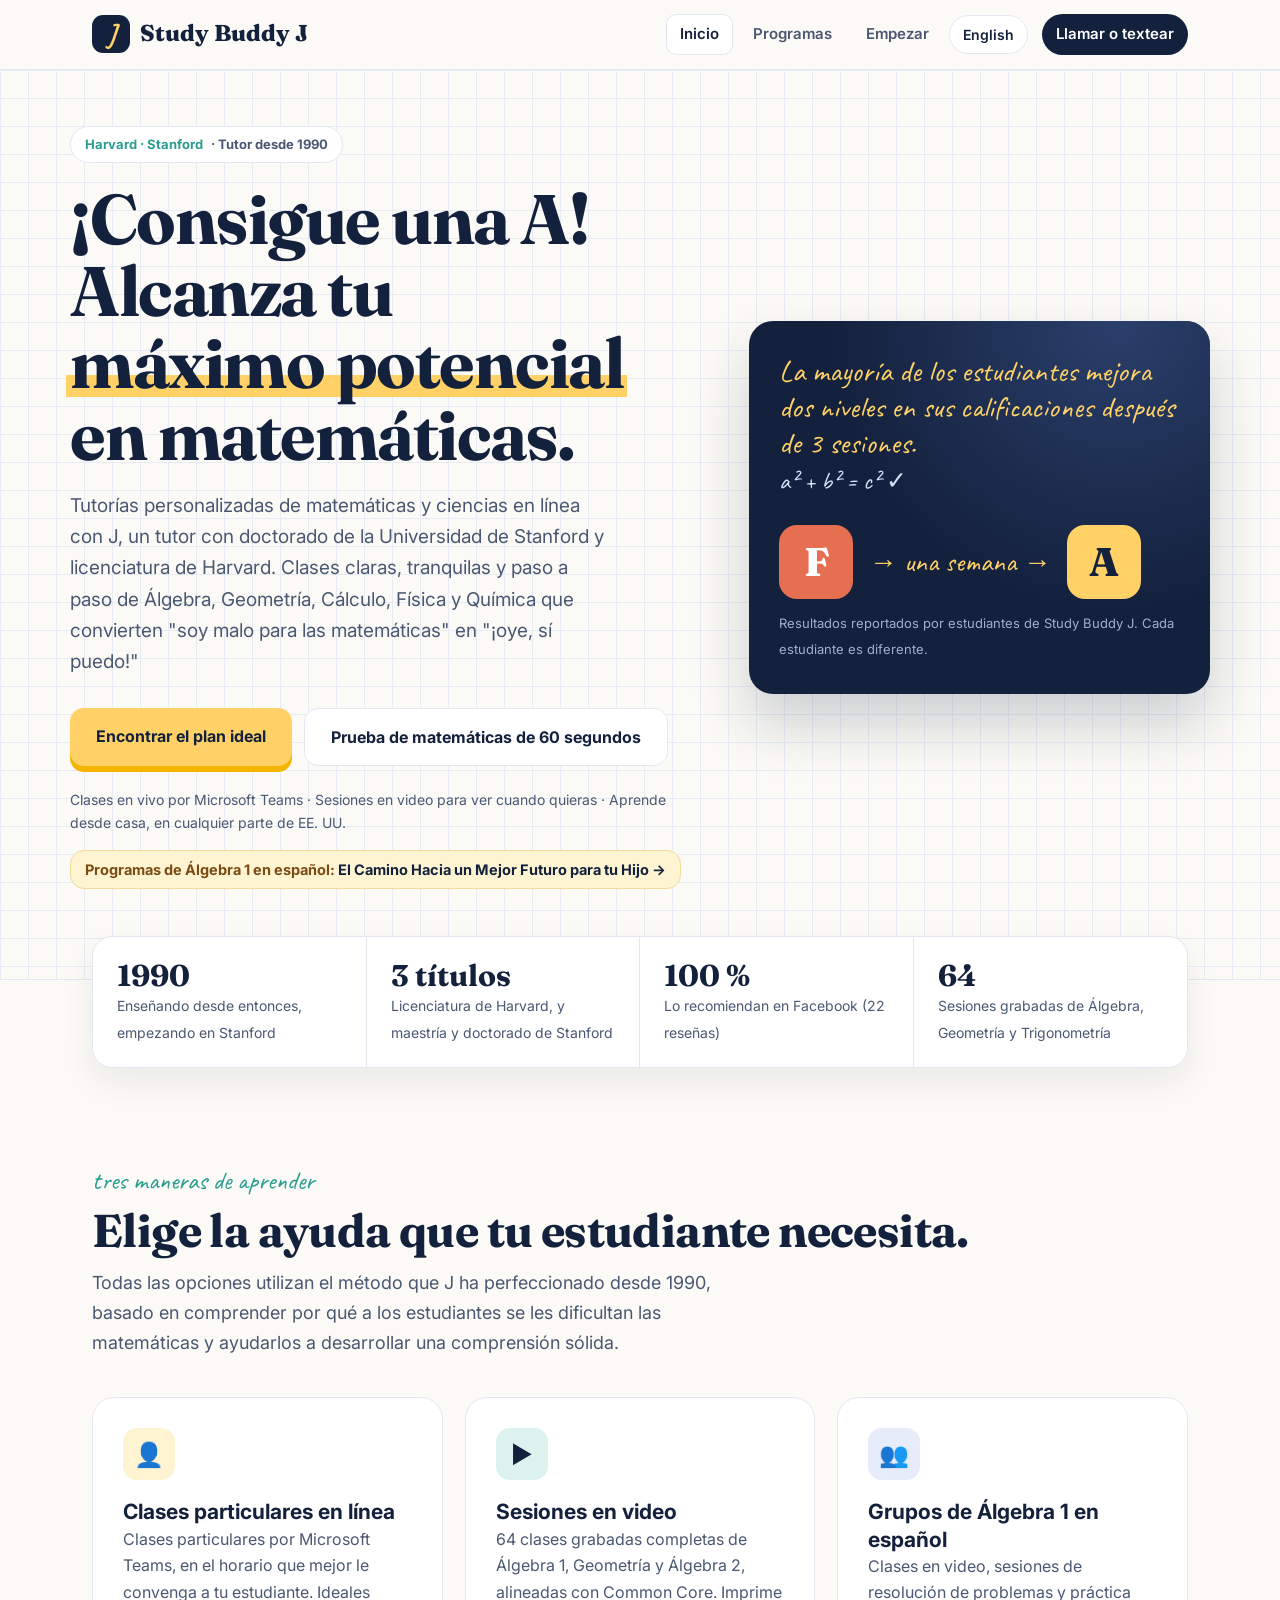
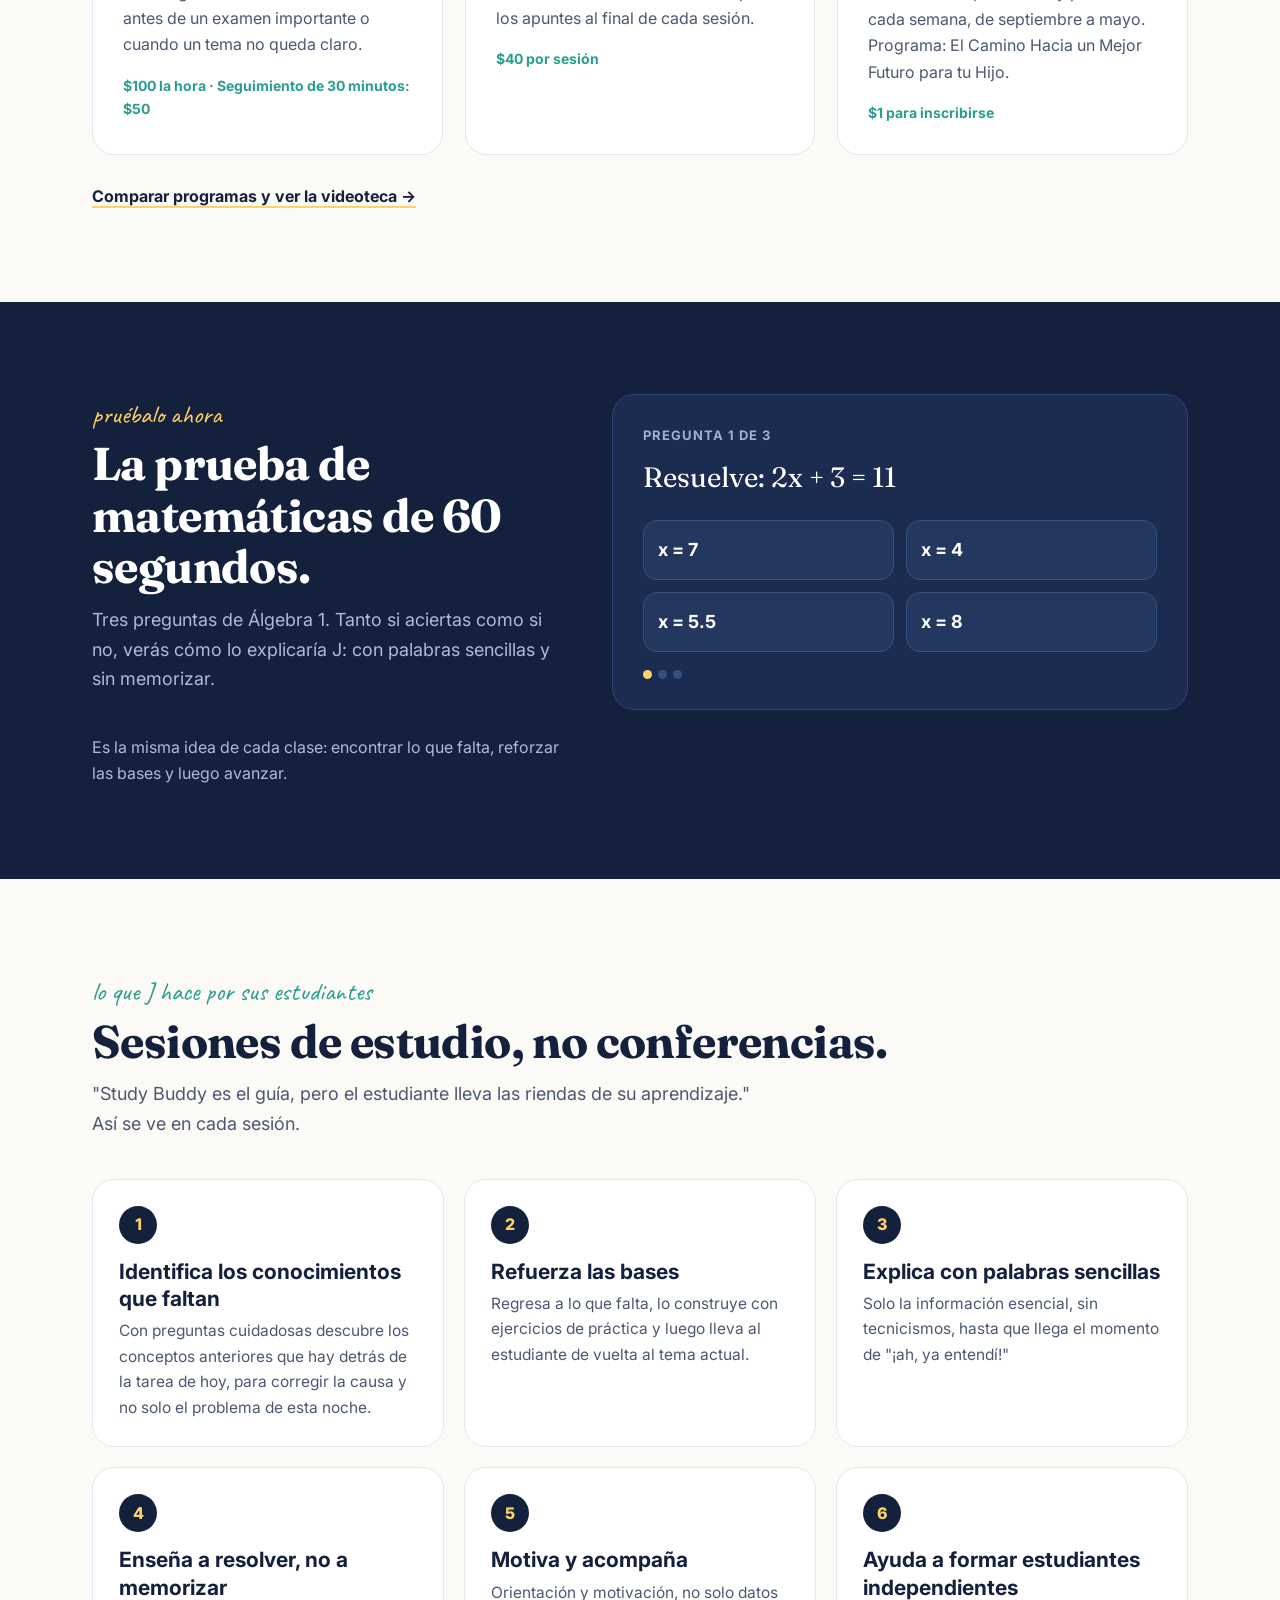
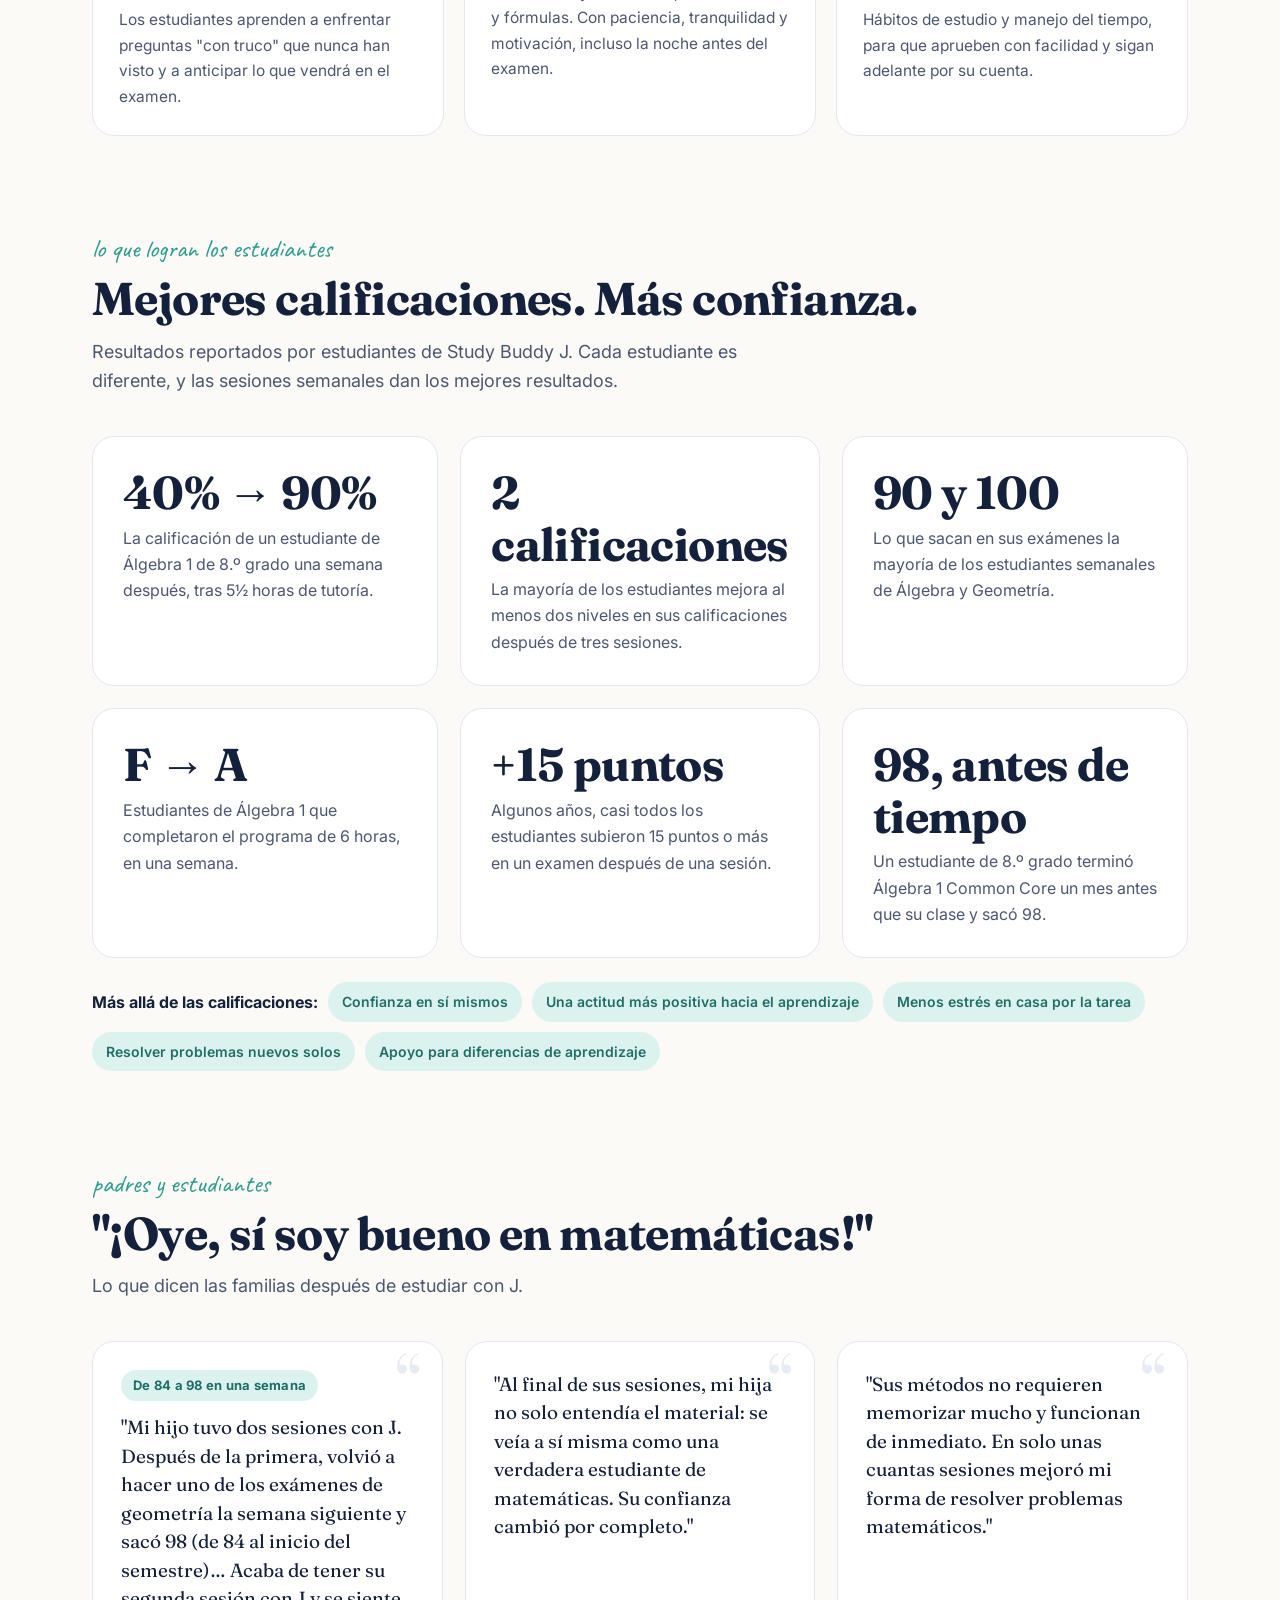
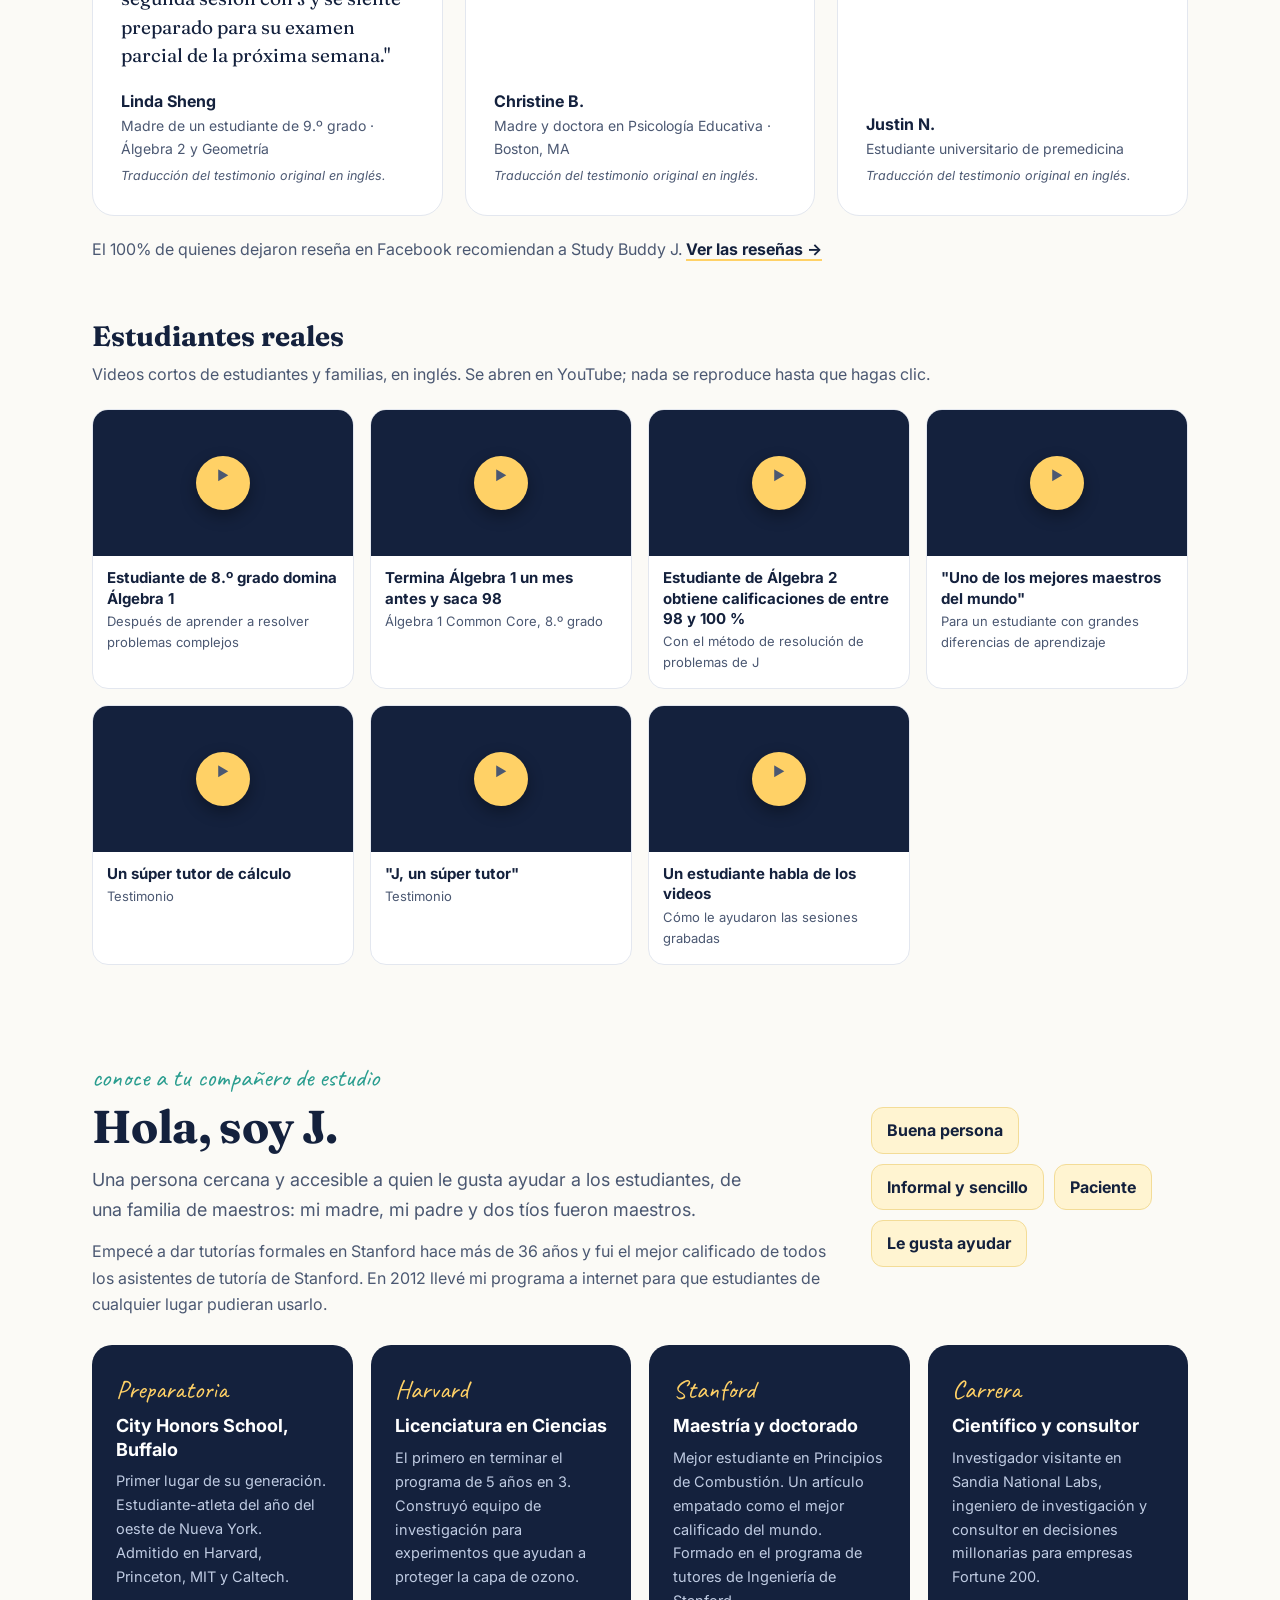
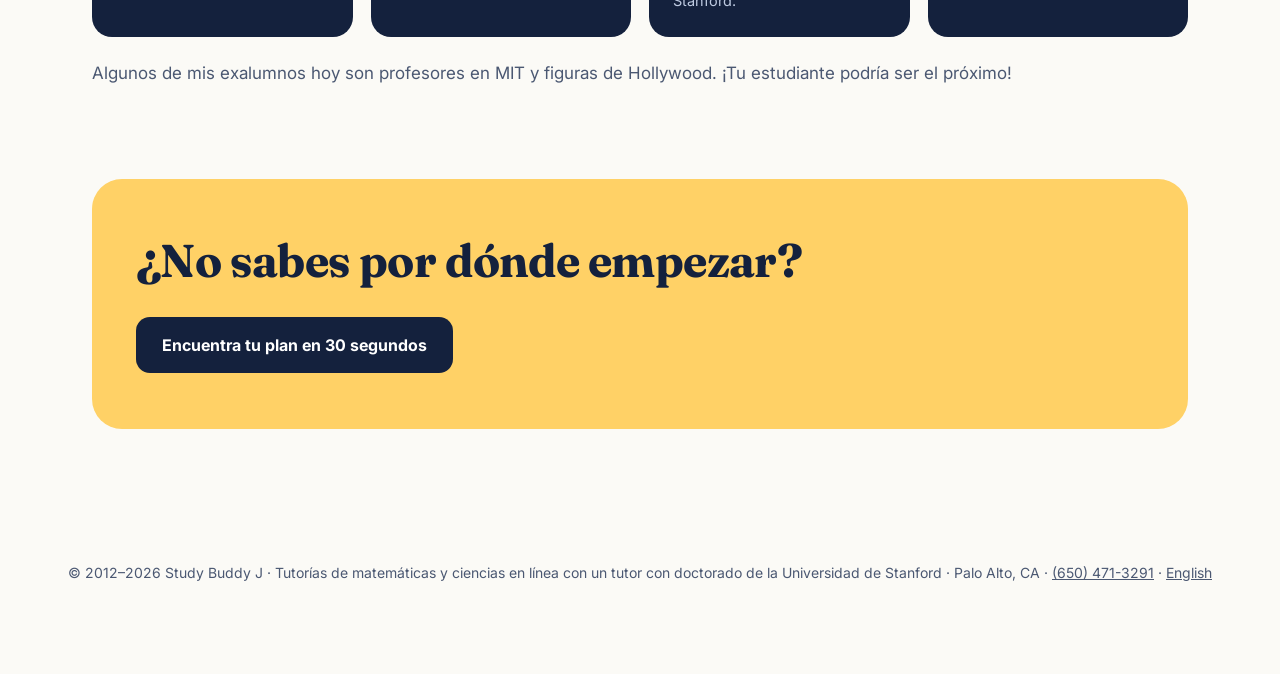
==== commit b88f9f70: "Spanish proofreading, sections 2-5: stats, testimonial note, video title, headline and 'doctorado' w" ====
--- a/es/index.html
+++ b/es/index.html
@@ -5,7 +5,7 @@
 <meta name="viewport" content="width=device-width, initial-scale=1">
 <meta name="robots" content="noindex, nofollow">
 <title>Tutor de Matemáticas en Línea en Español | Study Buddy J</title>
-<meta name="description" content="Tutoría de matemáticas y ciencias en línea con un doctor de Stanford formado en Harvard, enseñando desde 1990. Clases en vivo, videos y grupos de Álgebra 1 en español.">
+<meta name="description" content="Tutorías personalizadas de matemáticas y ciencias en línea con un tutor con doctorado de Stanford y licenciatura de Harvard, enseñando desde 1990. Clases en vivo, videos y grupos de Álgebra 1 en español.">
 <link rel="canonical" href="https://studybuddyj.net/es/">
 <link rel="alternate" hreflang="en" href="https://studybuddyj.net/">
 <link rel="alternate" hreflang="es" href="https://studybuddyj.net/es/">
@@ -13,14 +13,14 @@
 <meta property="og:type" content="website">
 <meta property="og:site_name" content="Study Buddy J">
 <meta property="og:title" content="Tutor de Matemáticas en Línea en Español | Study Buddy J">
-<meta property="og:description" content="Tutoría de matemáticas y ciencias en línea con un doctor de Stanford formado en Harvard, enseñando desde 1990. Clases en vivo, videos y grupos de Álgebra 1 en español.">
+<meta property="og:description" content="Tutorías personalizadas de matemáticas y ciencias en línea con un tutor con doctorado de Stanford y licenciatura de Harvard, enseñando desde 1990. Clases en vivo, videos y grupos de Álgebra 1 en español.">
 <meta property="og:url" content="https://studybuddyj.net/es/">
 <meta property="og:locale" content="es_US">
 <link rel="icon" href="../assets/favicon.svg" type="image/svg+xml">
 <link rel="preconnect" href="https://fonts.googleapis.com">
 <link rel="preconnect" href="https://fonts.gstatic.com" crossorigin>
 <link href="https://fonts.googleapis.com/css2?family=Fraunces:opsz,wght@9..144,600;9..144,800&family=Inter:wght@400;500;600;700;800&family=Caveat:wght@600&display=swap" rel="stylesheet">
-<link rel="stylesheet" href="../assets/site.css?v=2f4875bc">
+<link rel="stylesheet" href="../assets/site.css?v=4370f59e">
 <script type="application/ld+json">{"@context": "https://schema.org", "@type": "EducationalOrganization", "name": "Study Buddy J", "url": "https://studybuddyj.net/", "telephone": "+1-650-471-3291", "email": "welcome@studybuddyj.net", "description": "Online math and science tutoring by a Harvard-educated Stanford University PhD, tutoring since 1990. Live 1-on-1 lessons, video sessions and Algebra 1 group programs in English and Spanish.", "address": {"@type": "PostalAddress", "addressLocality": "Palo Alto", "addressRegion": "CA", "addressCountry": "US"}, "areaServed": "US", "availableLanguage": ["English", "Spanish"], "knowsAbout": ["Algebra 1", "Geometry", "Algebra 2", "Trigonometry", "Pre-Calculus", "Calculus", "Physics", "Chemistry", "SAT Math"], "sameAs": ["https://www.facebook.com/profile.php?id=61554739125670"]}</script>
 </head>
 <body>
@@ -37,8 +37,8 @@
   <div class="graph"><div class="wrap hero">
     <div>
       <span class="eyebrow"><b>Harvard · Stanford</b> · Tutor desde 1990</span>
-      <h1>Saca una A.<br> Llega a lo <span class="hl">más alto en matemáticas.</span></h1>
-      <p class="lede">Tutoría de matemáticas y ciencias en línea, uno a uno, con un doctor de la Universidad de Stanford formado en Harvard. Clases claras, tranquilas y paso a paso de Álgebra, Geometría, Cálculo, Física y Química que convierten "soy malo para las matemáticas" en "¡oye, sí puedo!"</p>
+      <h1>¡Consigue una A!<br> Alcanza tu <span class="hl">máximo potencial</span> en matemáticas.</h1>
+      <p class="lede">Tutorías personalizadas de matemáticas y ciencias en línea con J, un tutor con doctorado de la Universidad de Stanford y licenciatura de Harvard. Clases claras, tranquilas y paso a paso de Álgebra, Geometría, Cálculo, Física y Química que convierten "soy malo para las matemáticas" en "¡oye, sí puedo!"</p>
       <div class="btns">
         <a class="btn btn-main" href="../es/empezar/">Encontrar el plan ideal</a>
         <a class="btn btn-alt" href="#check">Prueba de matemáticas de 60 segundos</a>
@@ -47,7 +47,7 @@
       <a class="es-pill" href="../es/programas/#grupos">Programas de Álgebra 1 en español: <b>El Camino Hacia un Mejor Futuro para tu Hijo →</b></a>
     </div>
     <div class="board">
-      <div class="scribble">La mayoría de los estudiantes sube 2 calificaciones después de 3 sesiones.</div>
+      <div class="scribble">La mayoría de los estudiantes mejora dos niveles en sus calificaciones después de 3 sesiones.</div>
       <div class="ticker" id="ticker">y = mx + b ✓</div>
       <div class="grade"><div class="g f">F</div><div class="arrow">→ una semana →</div><div class="g a">A</div></div>
       <small>Resultados reportados por estudiantes de Study Buddy J. Cada estudiante es diferente.</small>
@@ -56,9 +56,9 @@
 
   <div class="wrap"><div class="proof">
     <div><b data-count="1990">1990</b><span>Enseñando desde entonces, empezando en Stanford</span></div>
-    <div><b>3 títulos</b><span>Licenciatura en Harvard, maestría y doctorado en Stanford</span></div>
-    <div><b><span data-count="100">100</span>%</b><span>Lo recomiendan en Facebook (22 reseñas)</span></div>
-    <div><b><span data-count="64">64</span></b><span>Sesiones en video de Álgebra, Geometría y Trigonometría</span></div>
+    <div><b>3 títulos</b><span>Licenciatura de Harvard, y maestría y doctorado de Stanford</span></div>
+    <div><b><span data-count="100">100</span>&nbsp;%</b><span>Lo recomiendan en Facebook (22 reseñas)</span></div>
+    <div><b><span data-count="64">64</span></b><span>Sesiones grabadas de Álgebra, Geometría y Trigonometría</span></div>
   </div></div>
 
   <section>
@@ -91,7 +91,7 @@
     <div class="wrap">
       <div class="kicker">lo que J hace por sus estudiantes</div>
       <h2>Sesiones de estudio, no conferencias.</h2>
-      <p class="sub">"Study Buddy es el guía, pero el estudiante es quien maneja." Así se ve en cada sesión.</p>
+      <p class="sub">"Study Buddy es el guía, pero el estudiante lleva las riendas de su aprendizaje." Así se ve en cada sesión.</p>
       <div class="steps">
         <div class="step"><span class="n">1</span><h3>Identifica los conocimientos que faltan</h3><p>Con preguntas cuidadosas descubre los conceptos anteriores que hay detrás de la tarea de hoy, para corregir la causa y no solo el problema de esta noche.</p></div>
         <div class="step"><span class="n">2</span><h3>Refuerza las bases</h3><p>Regresa a lo que falta, lo construye con ejercicios de práctica y luego lleva al estudiante de vuelta al tema actual.</p></div>
@@ -110,7 +110,7 @@
       <p class="sub">Resultados reportados por estudiantes de Study Buddy J. Cada estudiante es diferente, y las sesiones semanales dan los mejores resultados.</p>
       <div class="grid3 stats">
         <div class="card"><h2>40% → 90%</h2><p>La calificación de un estudiante de Álgebra 1 de 8.º grado una semana después, tras 5½ horas de tutoría.</p></div>
-        <div class="card"><h2>2 calificaciones</h2><p>La mayoría de los estudiantes sube al menos dos calificaciones después de tres sesiones.</p></div>
+        <div class="card"><h2>2 calificaciones</h2><p>La mayoría de los estudiantes mejora al menos dos niveles en sus calificaciones después de tres sesiones.</p></div>
         <div class="card"><h2>90 y 100</h2><p>Lo que sacan en sus exámenes la mayoría de los estudiantes semanales de Álgebra y Geometría.</p></div>
         <div class="card"><h2>F → A</h2><p>Estudiantes de Álgebra 1 que completaron el programa de 6 horas, en una semana.</p></div>
         <div class="card"><h2>+15 puntos</h2><p>Algunos años, casi todos los estudiantes subieron 15 puntos o más en un examen después de una sesión.</p></div>
@@ -129,15 +129,15 @@
       <h2>"¡Oye, sí soy bueno en matemáticas!"</h2>
       <p class="sub">Lo que dicen las familias después de estudiar con J.</p>
       <div class="grid3 reviews">
-        <figure class="rev"><div class="rev-tag">De 84 a 98 en una semana</div><blockquote>"Mi hijo tuvo dos sesiones con J. Después de la primera, volvió a hacer uno de los exámenes de geometría la semana siguiente y sacó 98 (de 84 al inicio del semestre)… Acaba de tener su segunda sesión con J y se siente preparado para su examen parcial de la próxima semana."</blockquote><figcaption><b>Linda Sheng</b><span>Madre de un estudiante de 9.º grado · Álgebra 2 y Geometría</span><span class="note-tr">Traducido del original en inglés</span></figcaption></figure>
-        <figure class="rev"><blockquote>"Al final de sus sesiones, mi hija no solo entendía el material: se veía a sí misma como una verdadera estudiante de matemáticas. Su confianza cambió por completo."</blockquote><figcaption><b>Christine B.</b><span>Madre y doctora en Psicología Educativa · Boston, MA</span><span class="note-tr">Traducido del original en inglés</span></figcaption></figure>
-        <figure class="rev"><blockquote>"Sus métodos no requieren memorizar mucho y funcionan de inmediato. En solo unas cuantas sesiones mejoró mi forma de resolver problemas matemáticos."</blockquote><figcaption><b>Justin N.</b><span>Estudiante universitario de premedicina</span><span class="note-tr">Traducido del original en inglés</span></figcaption></figure>
+        <figure class="rev"><div class="rev-tag">De 84 a 98 en una semana</div><blockquote>"Mi hijo tuvo dos sesiones con J. Después de la primera, volvió a hacer uno de los exámenes de geometría la semana siguiente y sacó 98 (de 84 al inicio del semestre)… Acaba de tener su segunda sesión con J y se siente preparado para su examen parcial de la próxima semana."</blockquote><figcaption><b>Linda Sheng</b><span>Madre de un estudiante de 9.º grado · Álgebra 2 y Geometría</span><span class="note-tr">Traducción del testimonio original en inglés.</span></figcaption></figure>
+        <figure class="rev"><blockquote>"Al final de sus sesiones, mi hija no solo entendía el material: se veía a sí misma como una verdadera estudiante de matemáticas. Su confianza cambió por completo."</blockquote><figcaption><b>Christine B.</b><span>Madre y doctora en Psicología Educativa · Boston, MA</span><span class="note-tr">Traducción del testimonio original en inglés.</span></figcaption></figure>
+        <figure class="rev"><blockquote>"Sus métodos no requieren memorizar mucho y funcionan de inmediato. En solo unas cuantas sesiones mejoró mi forma de resolver problemas matemáticos."</blockquote><figcaption><b>Justin N.</b><span>Estudiante universitario de premedicina</span><span class="note-tr">Traducción del testimonio original en inglés.</span></figcaption></figure>
       </div>
       <p class="more-rev">El 100% de quienes dejaron reseña en Facebook recomiendan a Study Buddy J. <a class="link" href="https://www.facebook.com/profile.php?id=61554739125670&amp;sk=reviews" target="_blank" rel="noopener">Ver las reseñas →</a></p>
 
       <h3 style="margin:56px 0 6px;font-family:'Fraunces',serif;font-size:28px">Estudiantes reales</h3>
       <p style="color:var(--ink-soft);margin-bottom:22px">Videos cortos de estudiantes y familias, en inglés. Se abren en YouTube; nada se reproduce hasta que hagas clic.</p>
-      <div class="vgrid"><a class="vcard" href="https://www.youtube.com/watch?v=wDbudhC2nAU" target="_blank" rel="noopener"><div class="thumb" style="background-image:url(https://i.ytimg.com/vi/wDbudhC2nAU/hqdefault.jpg)"><span class="pbtn">▶</span></div><b>Estudiante de 8.º grado domina Álgebra 1</b><span>Después de aprender a resolver problemas complejos</span></a><a class="vcard" href="https://www.youtube.com/watch?v=GCJEwAzh7tQ" target="_blank" rel="noopener"><div class="thumb" style="background-image:url(https://i.ytimg.com/vi/GCJEwAzh7tQ/hqdefault.jpg)"><span class="pbtn">▶</span></div><b>Termina Álgebra 1 un mes antes y saca 98</b><span>Álgebra 1 Common Core, 8.º grado</span></a><a class="vcard" href="https://www.youtube.com/watch?v=z6eLEng6H3I" target="_blank" rel="noopener"><div class="thumb" style="background-image:url(https://i.ytimg.com/vi/z6eLEng6H3I/hqdefault.jpg)"><span class="pbtn">▶</span></div><b>Estudiante de Álgebra 2 saca entre 98 y 100%</b><span>Con el método de resolución de problemas de J</span></a><a class="vcard" href="https://www.youtube.com/watch?v=gaQkwqXOjgE" target="_blank" rel="noopener"><div class="thumb" style="background-image:url(https://i.ytimg.com/vi/gaQkwqXOjgE/hqdefault.jpg)"><span class="pbtn">▶</span></div><b>"Uno de los mejores maestros del mundo"</b><span>Para un estudiante con grandes diferencias de aprendizaje</span></a><a class="vcard" href="https://www.youtube.com/watch?v=ASekdlsZnmU" target="_blank" rel="noopener"><div class="thumb" style="background-image:url(https://i.ytimg.com/vi/ASekdlsZnmU/hqdefault.jpg)"><span class="pbtn">▶</span></div><b>Un súper tutor de cálculo</b><span>Testimonio</span></a><a class="vcard" href="https://www.youtube.com/watch?v=7LE7vMYkFGE" target="_blank" rel="noopener"><div class="thumb" style="background-image:url(https://i.ytimg.com/vi/7LE7vMYkFGE/hqdefault.jpg)"><span class="pbtn">▶</span></div><b>"J, un súper tutor"</b><span>Testimonio</span></a><a class="vcard" href="https://www.youtube.com/watch?v=bZ2bqB1WyNo" target="_blank" rel="noopener"><div class="thumb" style="background-image:url(https://i.ytimg.com/vi/bZ2bqB1WyNo/hqdefault.jpg)"><span class="pbtn">▶</span></div><b>Un estudiante habla de los videos</b><span>Cómo le ayudaron las sesiones grabadas</span></a></div>
+      <div class="vgrid"><a class="vcard" href="https://www.youtube.com/watch?v=wDbudhC2nAU" target="_blank" rel="noopener"><div class="thumb" style="background-image:url(https://i.ytimg.com/vi/wDbudhC2nAU/hqdefault.jpg)"><span class="pbtn">▶</span></div><b>Estudiante de 8.º grado domina Álgebra 1</b><span>Después de aprender a resolver problemas complejos</span></a><a class="vcard" href="https://www.youtube.com/watch?v=GCJEwAzh7tQ" target="_blank" rel="noopener"><div class="thumb" style="background-image:url(https://i.ytimg.com/vi/GCJEwAzh7tQ/hqdefault.jpg)"><span class="pbtn">▶</span></div><b>Termina Álgebra 1 un mes antes y saca 98</b><span>Álgebra 1 Common Core, 8.º grado</span></a><a class="vcard" href="https://www.youtube.com/watch?v=z6eLEng6H3I" target="_blank" rel="noopener"><div class="thumb" style="background-image:url(https://i.ytimg.com/vi/z6eLEng6H3I/hqdefault.jpg)"><span class="pbtn">▶</span></div><b>Estudiante de Álgebra 2 obtiene calificaciones de entre 98 y 100 %</b><span>Con el método de resolución de problemas de J</span></a><a class="vcard" href="https://www.youtube.com/watch?v=gaQkwqXOjgE" target="_blank" rel="noopener"><div class="thumb" style="background-image:url(https://i.ytimg.com/vi/gaQkwqXOjgE/hqdefault.jpg)"><span class="pbtn">▶</span></div><b>"Uno de los mejores maestros del mundo"</b><span>Para un estudiante con grandes diferencias de aprendizaje</span></a><a class="vcard" href="https://www.youtube.com/watch?v=ASekdlsZnmU" target="_blank" rel="noopener"><div class="thumb" style="background-image:url(https://i.ytimg.com/vi/ASekdlsZnmU/hqdefault.jpg)"><span class="pbtn">▶</span></div><b>Un súper tutor de cálculo</b><span>Testimonio</span></a><a class="vcard" href="https://www.youtube.com/watch?v=7LE7vMYkFGE" target="_blank" rel="noopener"><div class="thumb" style="background-image:url(https://i.ytimg.com/vi/7LE7vMYkFGE/hqdefault.jpg)"><span class="pbtn">▶</span></div><b>"J, un súper tutor"</b><span>Testimonio</span></a><a class="vcard" href="https://www.youtube.com/watch?v=bZ2bqB1WyNo" target="_blank" rel="noopener"><div class="thumb" style="background-image:url(https://i.ytimg.com/vi/bZ2bqB1WyNo/hqdefault.jpg)"><span class="pbtn">▶</span></div><b>Un estudiante habla de los videos</b><span>Cómo le ayudaron las sesiones grabadas</span></a></div>
     </div>
   </section>
 
@@ -147,7 +147,7 @@
         <div>
           <div class="kicker">conoce a tu compañero de estudio</div>
           <h2>Hola, soy J.</h2>
-          <p class="sub" style="margin-bottom:14px">Una persona amable y sencilla a quien le gusta ayudar a los estudiantes, de una familia de maestros: mi madre, mi padre y dos tíos fueron maestros.</p>
+          <p class="sub" style="margin-bottom:14px">Una persona cercana y accesible a quien le gusta ayudar a los estudiantes, de una familia de maestros: mi madre, mi padre y dos tíos fueron maestros.</p>
           <p style="color:var(--ink-soft)">Empecé a dar tutorías formales en Stanford hace más de 36 años y fui el mejor calificado de todos los asistentes de tutoría de Stanford. En 2012 llevé mi programa a internet para que estudiantes de cualquier lugar pudieran usarlo.</p>
         </div>
         <ul class="traits"><li>Buena persona</li><li>Informal y sencillo</li><li>Paciente</li><li>Le gusta ayudar</li></ul>
@@ -158,7 +158,7 @@
         <div class="tl"><span class="yr">Stanford</span><h3>Maestría y doctorado</h3><p>Mejor estudiante en Principios de Combustión. Un artículo empatado como el mejor calificado del mundo. Formado en el programa de tutores de Ingeniería de Stanford.</p></div>
         <div class="tl"><span class="yr">Carrera</span><h3>Científico y consultor</h3><p>Investigador visitante en Sandia National Labs, ingeniero de investigación y consultor en decisiones millonarias para empresas Fortune 200.</p></div>
       </div>
-      <p style="color:var(--ink-soft);margin-top:22px;font-size:17px">Algunos de mis exalumnos hoy son profesores en MIT y figuras de Hollywood. El tuyo podría ser el siguiente.</p>
+      <p style="color:var(--ink-soft);margin-top:22px;font-size:17px">Algunos de mis exalumnos hoy son profesores en MIT y figuras de Hollywood. ¡Tu estudiante podría ser el próximo!</p>
     </div>
   </section>
 
@@ -168,8 +168,8 @@
   </div></div></section>
 </main>
 
-<footer>© 2012–2026 Study Buddy J · Tutoría de matemáticas y ciencias en línea con un doctor de la Universidad de Stanford · Palo Alto, CA · <a href="tel:+16504713291">(650) 471-3291</a> · <a href="../" hreflang="en">English</a></footer>
+<footer>© 2012–2026 Study Buddy J · Tutorías de matemáticas y ciencias en línea con un tutor con doctorado de la Universidad de Stanford · Palo Alto, CA · <a href="tel:+16504713291">(650) 471-3291</a> · <a href="../" hreflang="en">English</a></footer>
 <div class="mobile-call"><a href="tel:+16504713291" style="background:var(--navy);color:#fff">Llamar o textear</a><a href="../es/empezar/" style="background:var(--chalk);color:var(--navy)">Empezar</a></div>
-<script src="../assets/site.js?v=2f4875bc" defer></script>
+<script src="../assets/site.js?v=4370f59e" defer></script>
 </body>
 </html>
--- a/assets/site.css
+++ b/assets/site.css
@@ -275,3 +275,5 @@
   .sheet .c1{background:var(--navy);color:#fff}
   .sheet .c2{background:var(--chalk);color:var(--navy)}
   .sheet .c3{background:var(--grid);color:var(--ink)}
+  @media(max-width:900px){.hero{padding-bottom:76px}}
+  .arrow{white-space:nowrap}
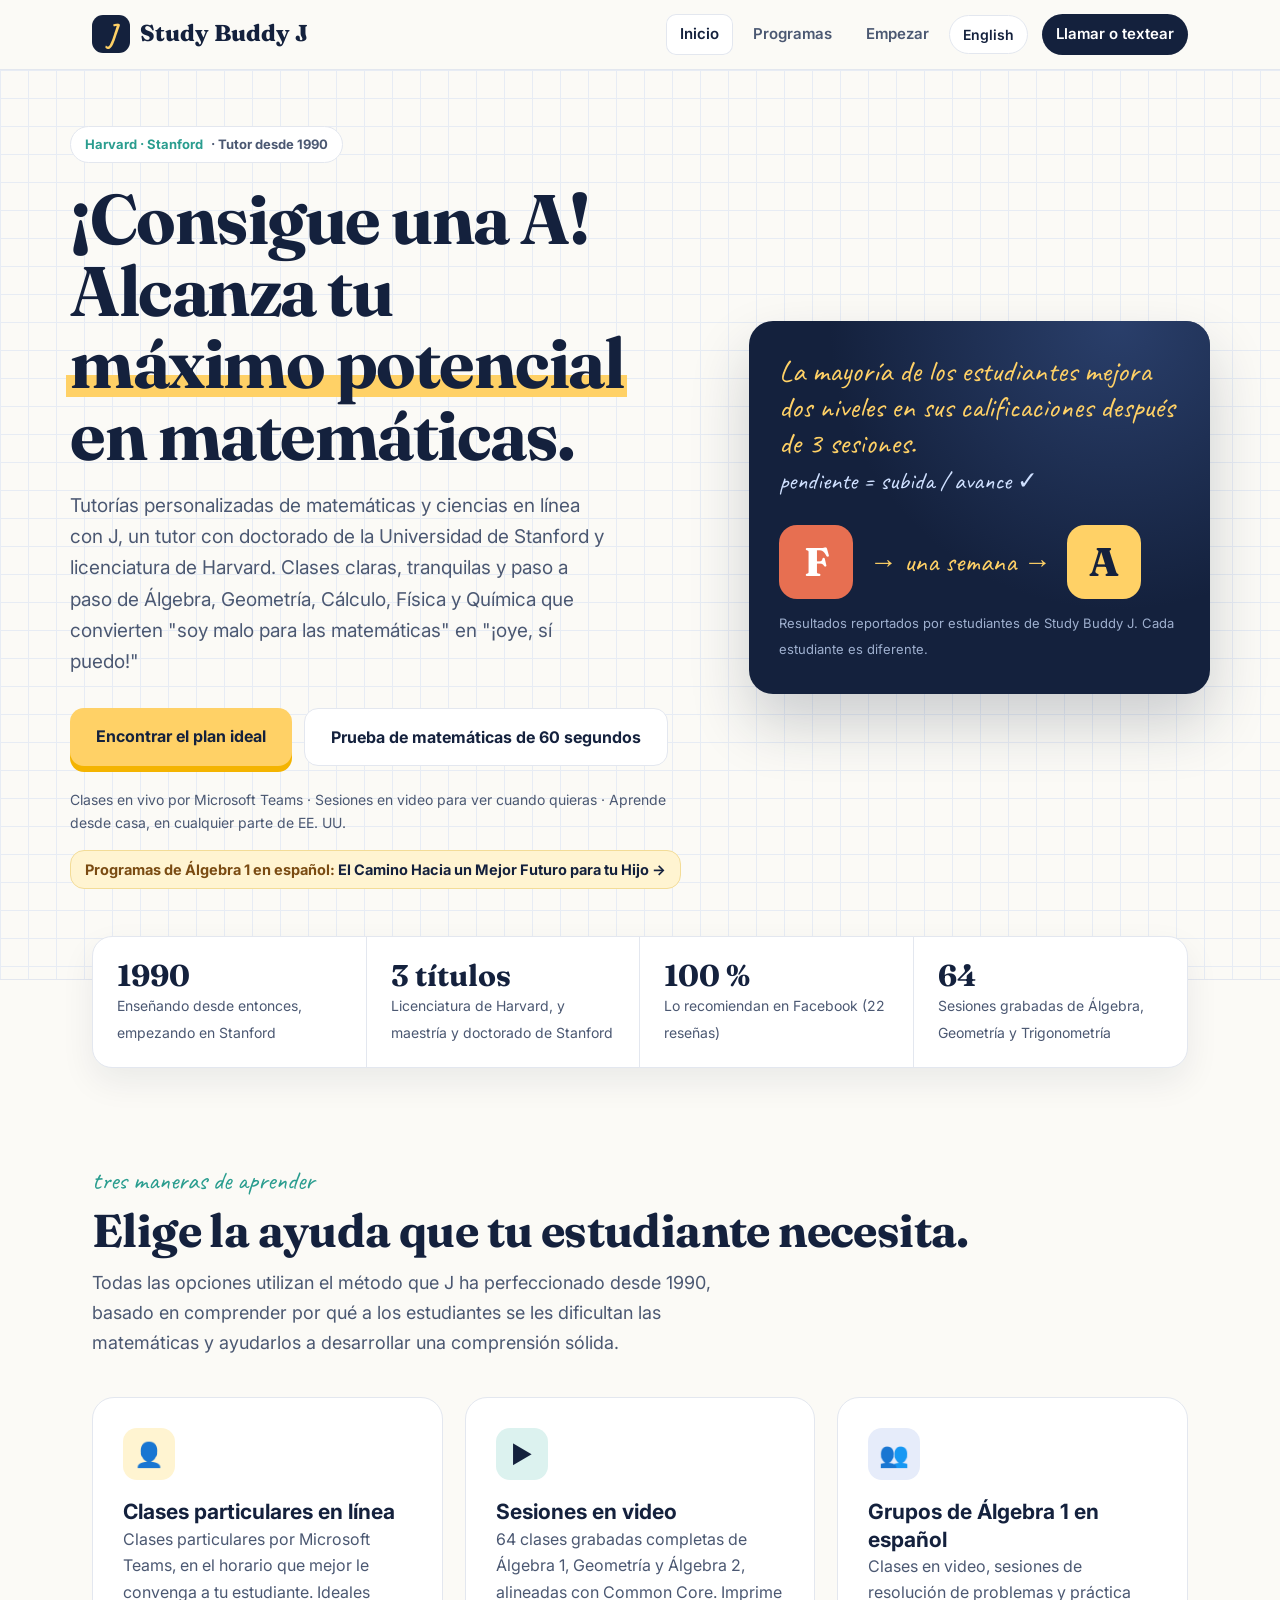
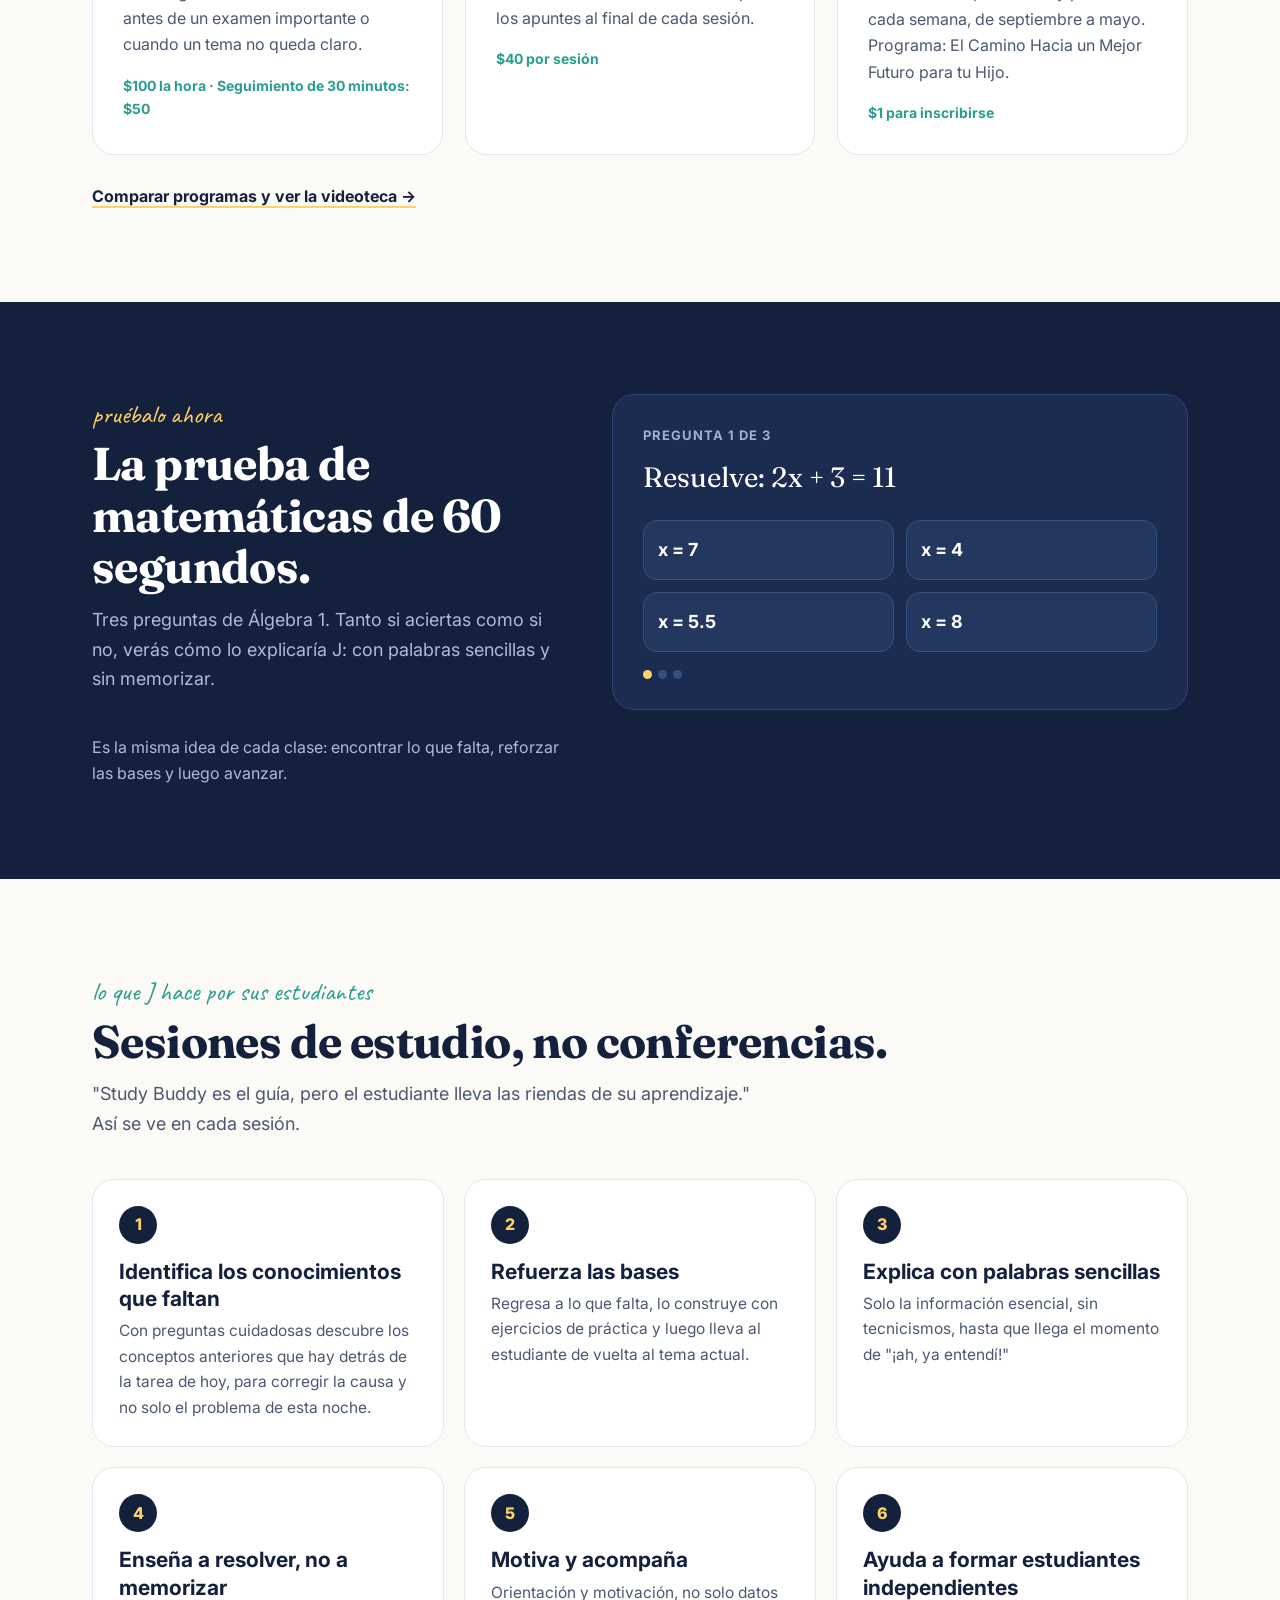
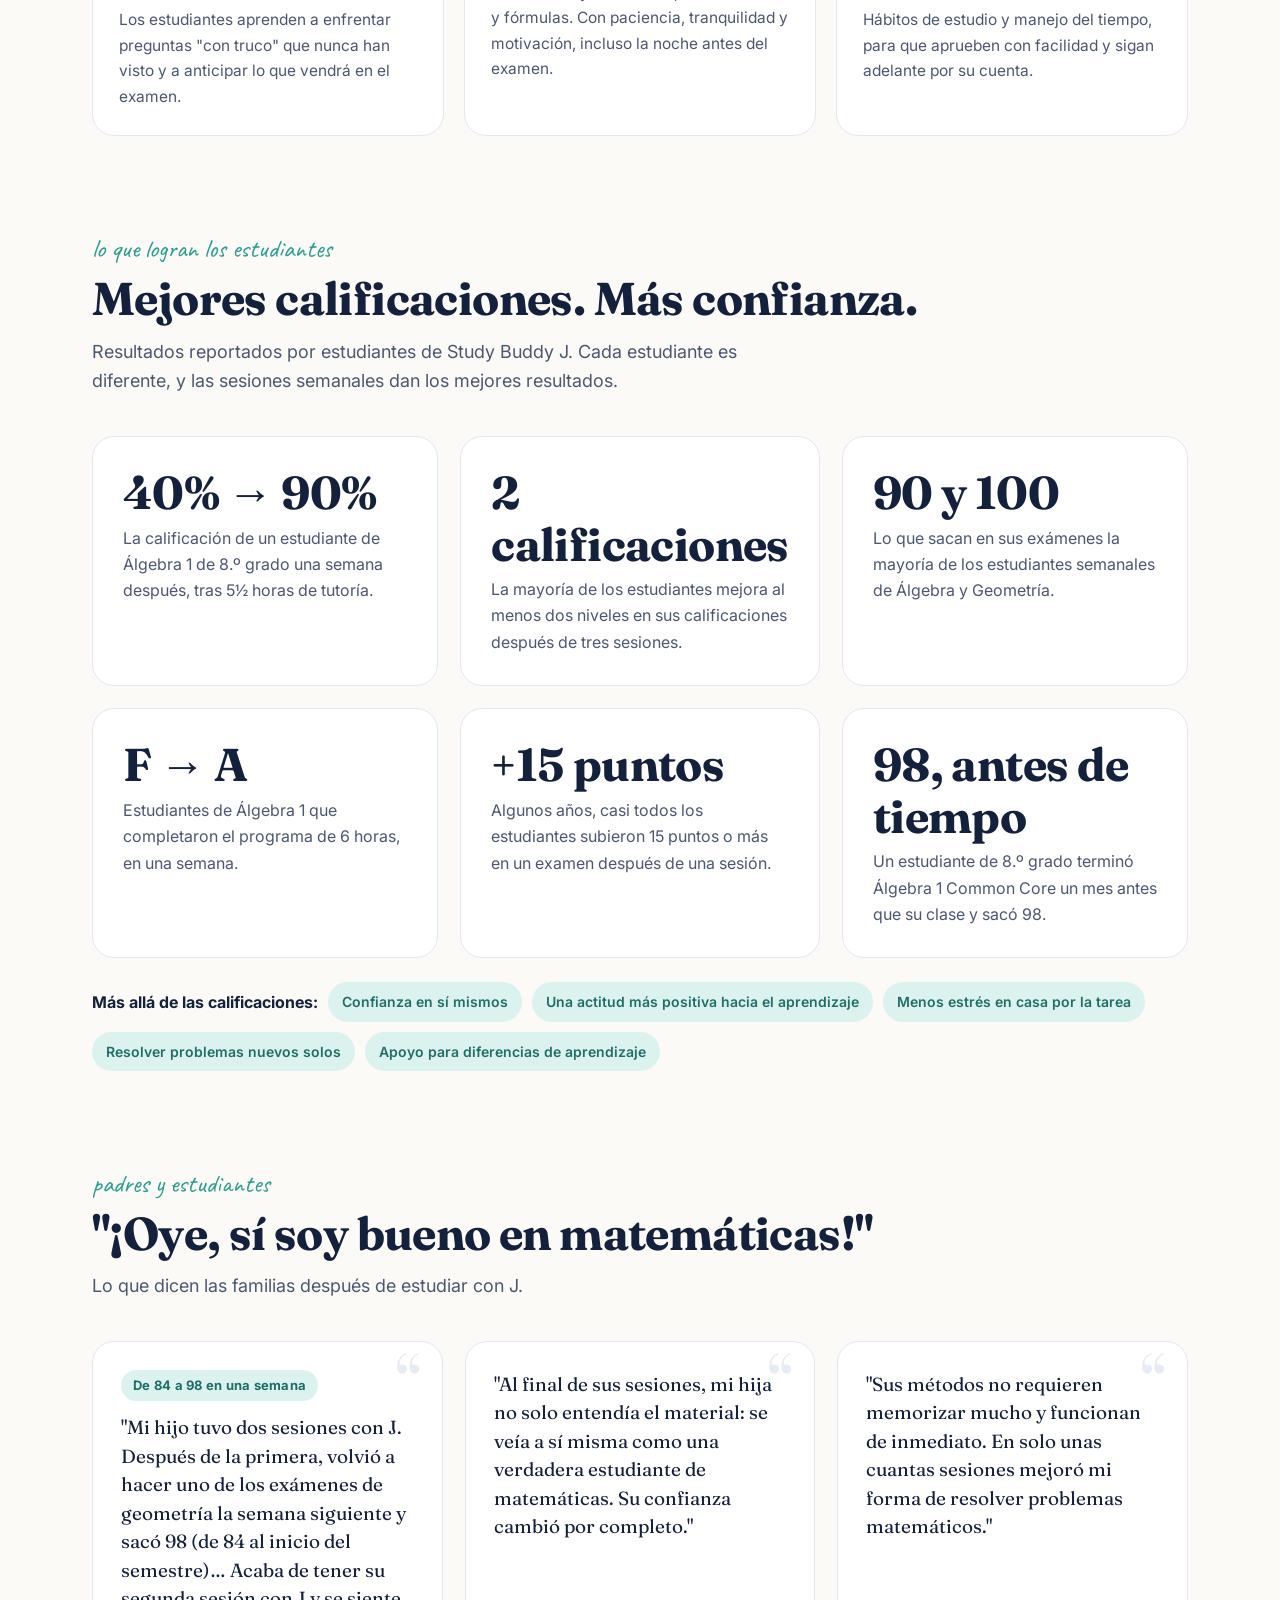
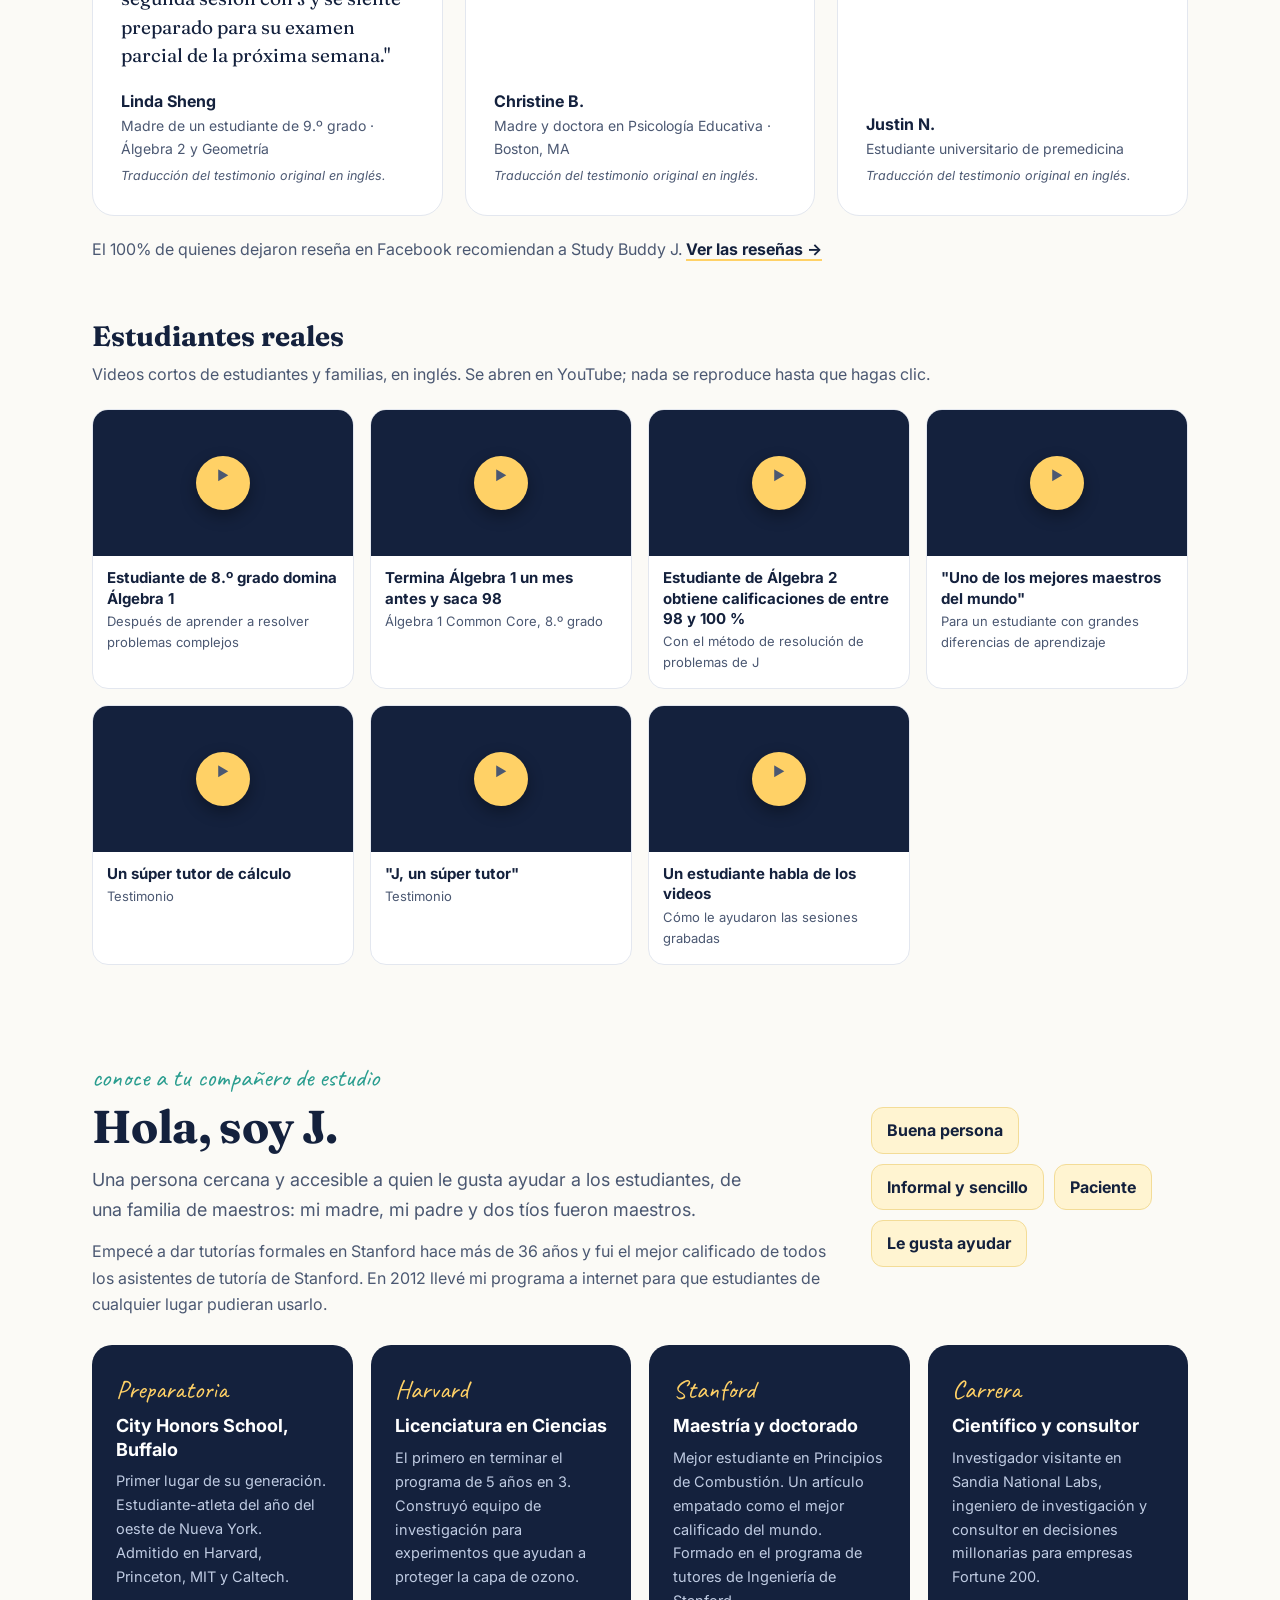
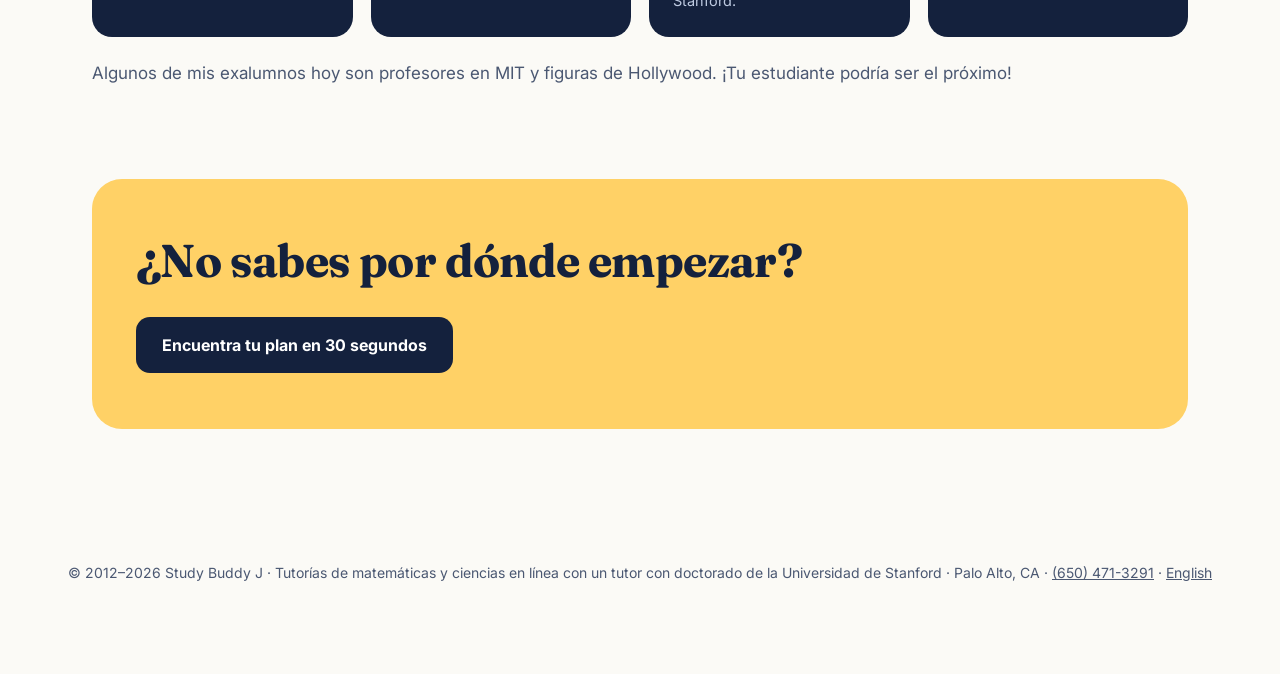
==== commit 888c16a1: "Bump asset version so browsers load the new form script Co-Authored-By: Claude Opus 5.5 <noreply@ant" ====
--- a/es/index.html
+++ b/es/index.html
@@ -20,7 +20,7 @@
 <link rel="preconnect" href="https://fonts.googleapis.com">
 <link rel="preconnect" href="https://fonts.gstatic.com" crossorigin>
 <link href="https://fonts.googleapis.com/css2?family=Fraunces:opsz,wght@9..144,600;9..144,800&family=Inter:wght@400;500;600;700;800&family=Caveat:wght@600&display=swap" rel="stylesheet">
-<link rel="stylesheet" href="../assets/site.css?v=4370f59e">
+<link rel="stylesheet" href="../assets/site.css?v=1dc0cac6">
 <script type="application/ld+json">{"@context": "https://schema.org", "@type": "EducationalOrganization", "name": "Study Buddy J", "url": "https://studybuddyj.net/", "telephone": "+1-650-471-3291", "email": "welcome@studybuddyj.net", "description": "Online math and science tutoring by a Harvard-educated Stanford University PhD, tutoring since 1990. Live 1-on-1 lessons, video sessions and Algebra 1 group programs in English and Spanish.", "address": {"@type": "PostalAddress", "addressLocality": "Palo Alto", "addressRegion": "CA", "addressCountry": "US"}, "areaServed": "US", "availableLanguage": ["English", "Spanish"], "knowsAbout": ["Algebra 1", "Geometry", "Algebra 2", "Trigonometry", "Pre-Calculus", "Calculus", "Physics", "Chemistry", "SAT Math"], "sameAs": ["https://www.facebook.com/profile.php?id=61554739125670"]}</script>
 </head>
 <body>
@@ -170,6 +170,6 @@
 
 <footer>© 2012–2026 Study Buddy J · Tutorías de matemáticas y ciencias en línea con un tutor con doctorado de la Universidad de Stanford · Palo Alto, CA · <a href="tel:+16504713291">(650) 471-3291</a> · <a href="../" hreflang="en">English</a></footer>
 <div class="mobile-call"><a href="tel:+16504713291" style="background:var(--navy);color:#fff">Llamar o textear</a><a href="../es/empezar/" style="background:var(--chalk);color:var(--navy)">Empezar</a></div>
-<script src="../assets/site.js?v=4370f59e" defer></script>
+<script src="../assets/site.js?v=1dc0cac6" defer></script>
 </body>
 </html>
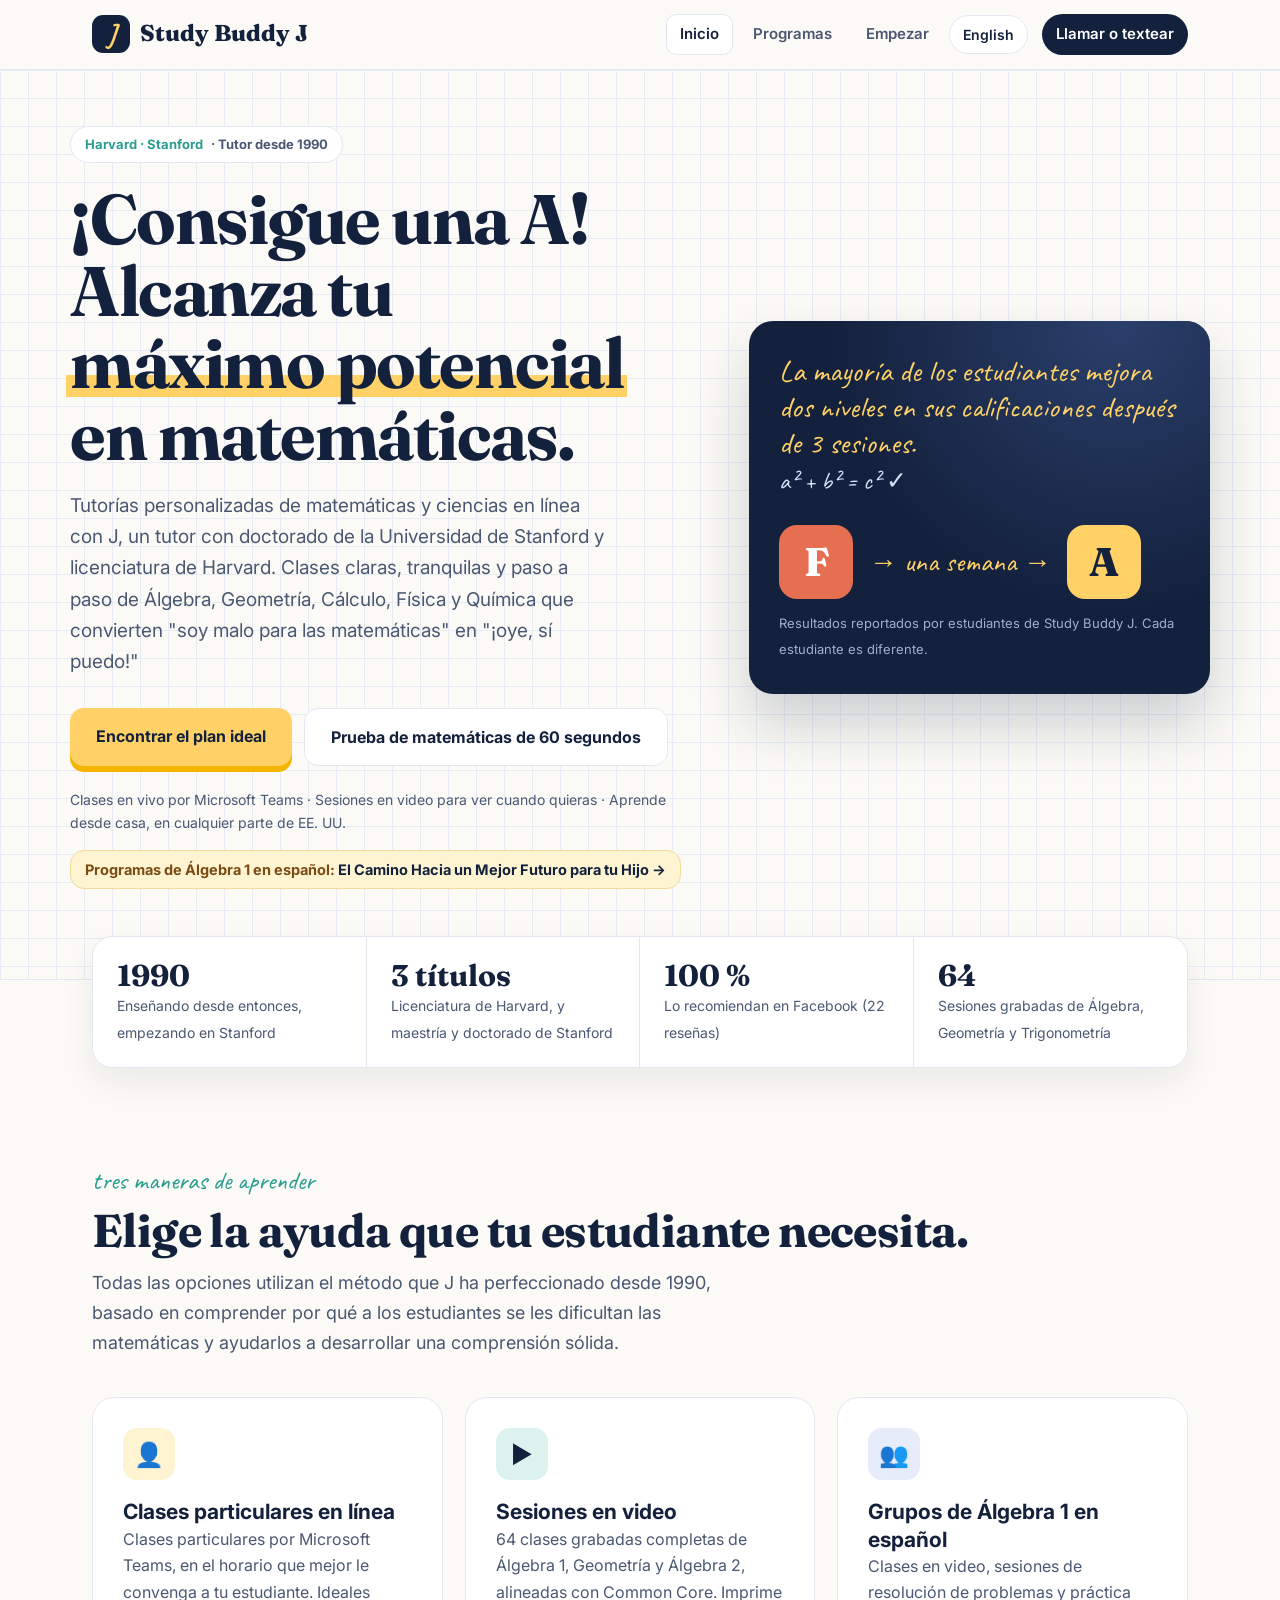
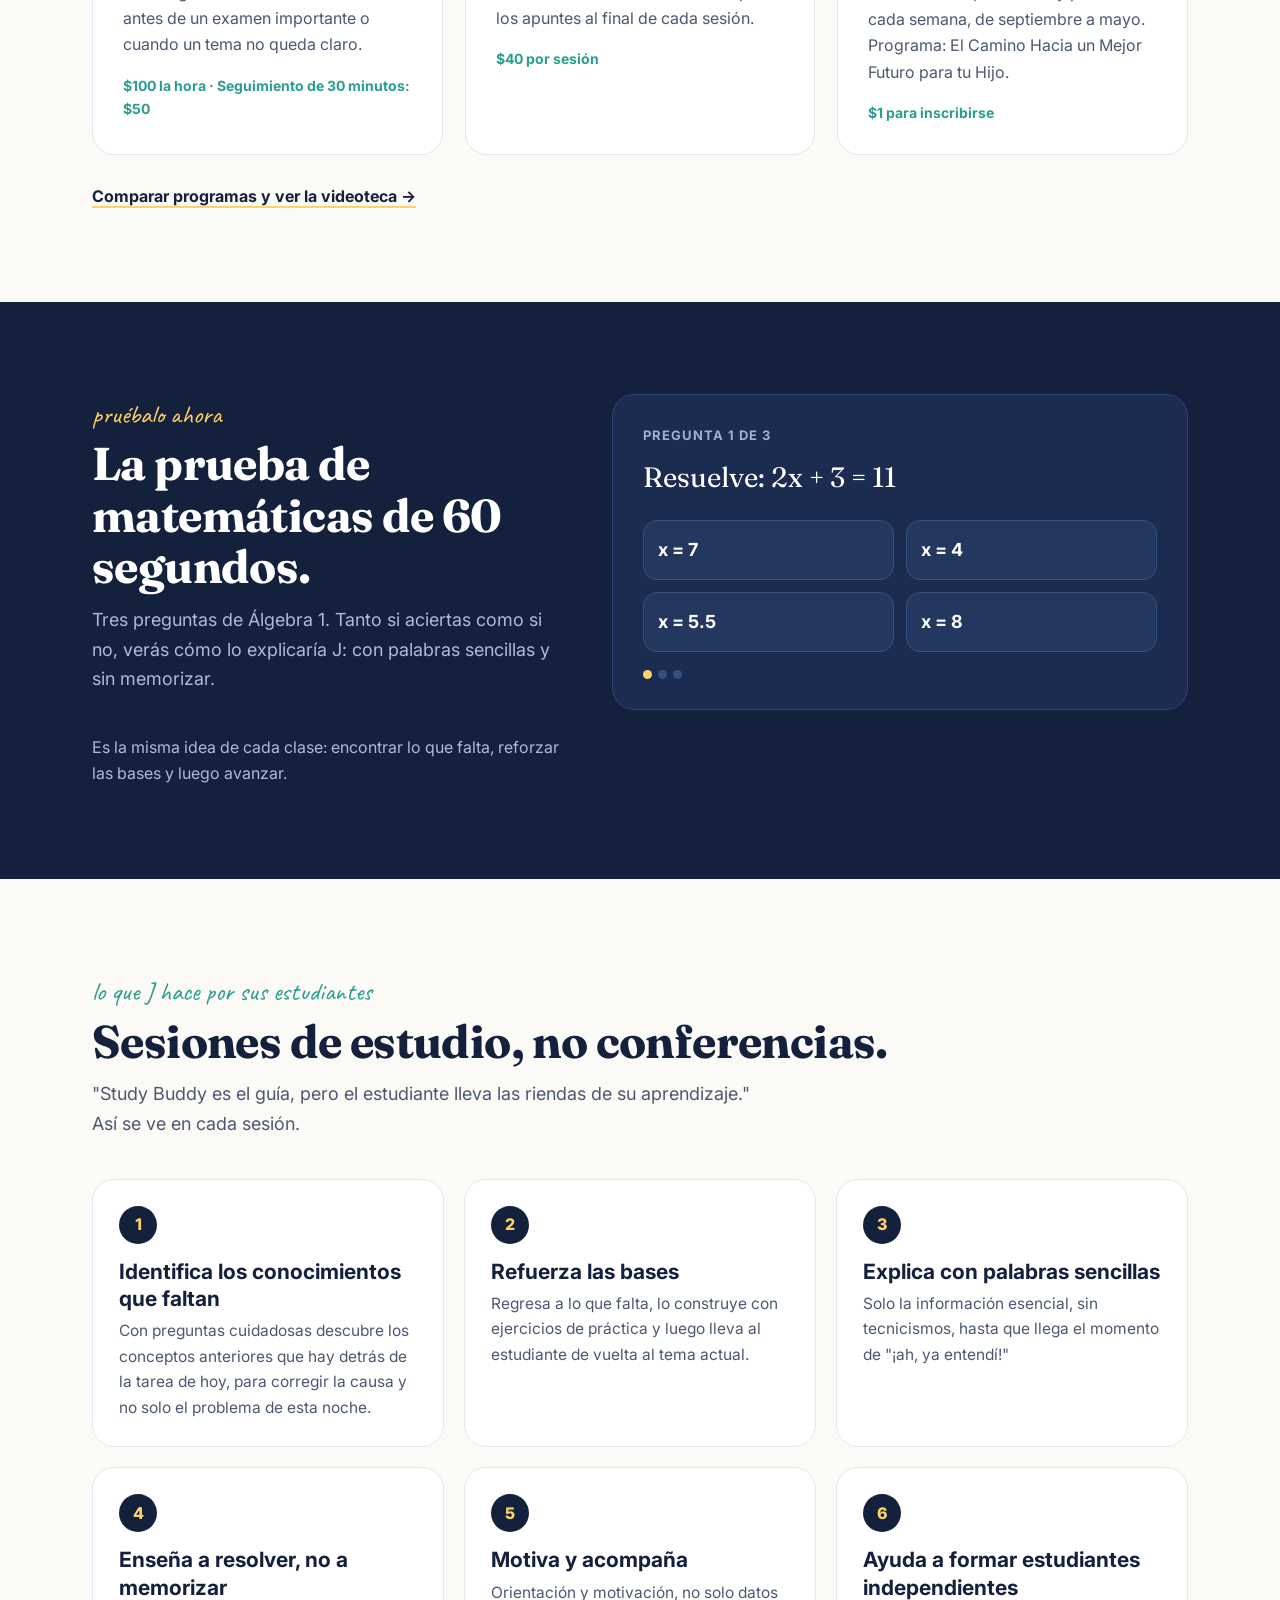
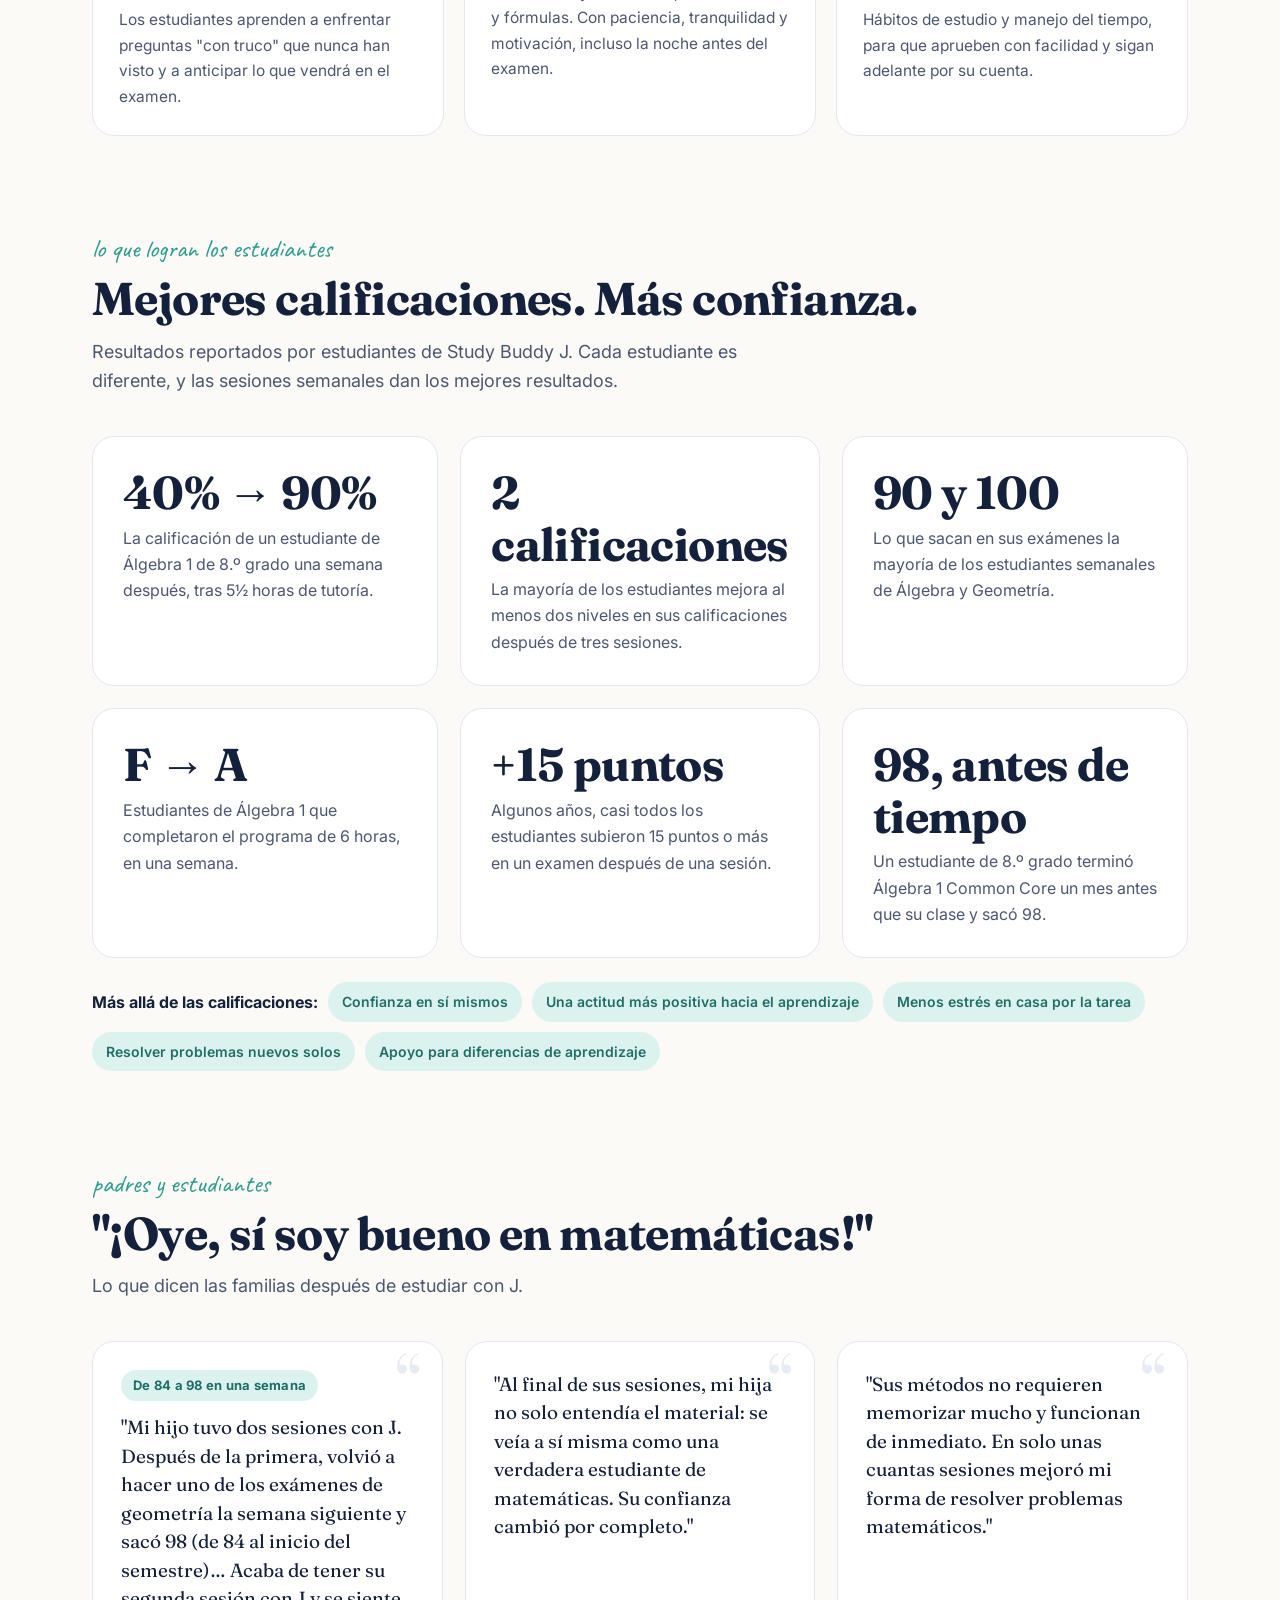
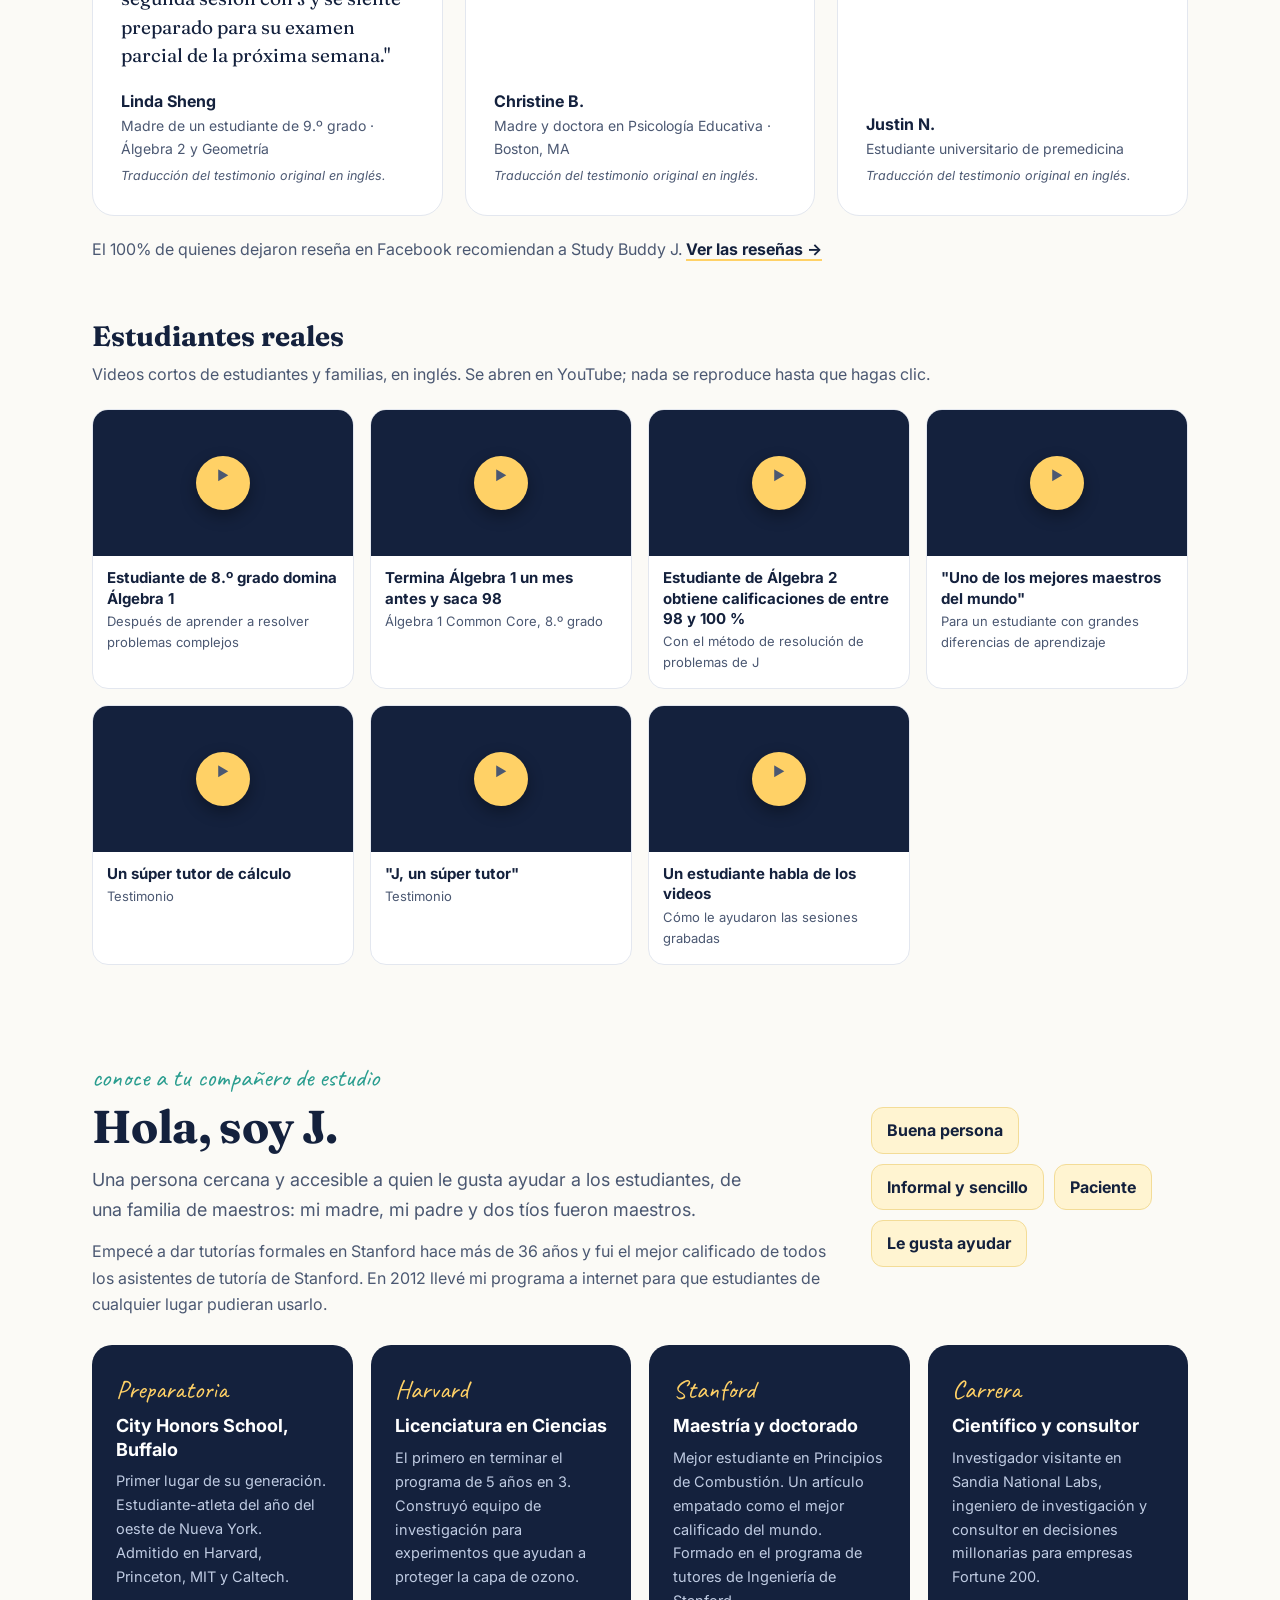
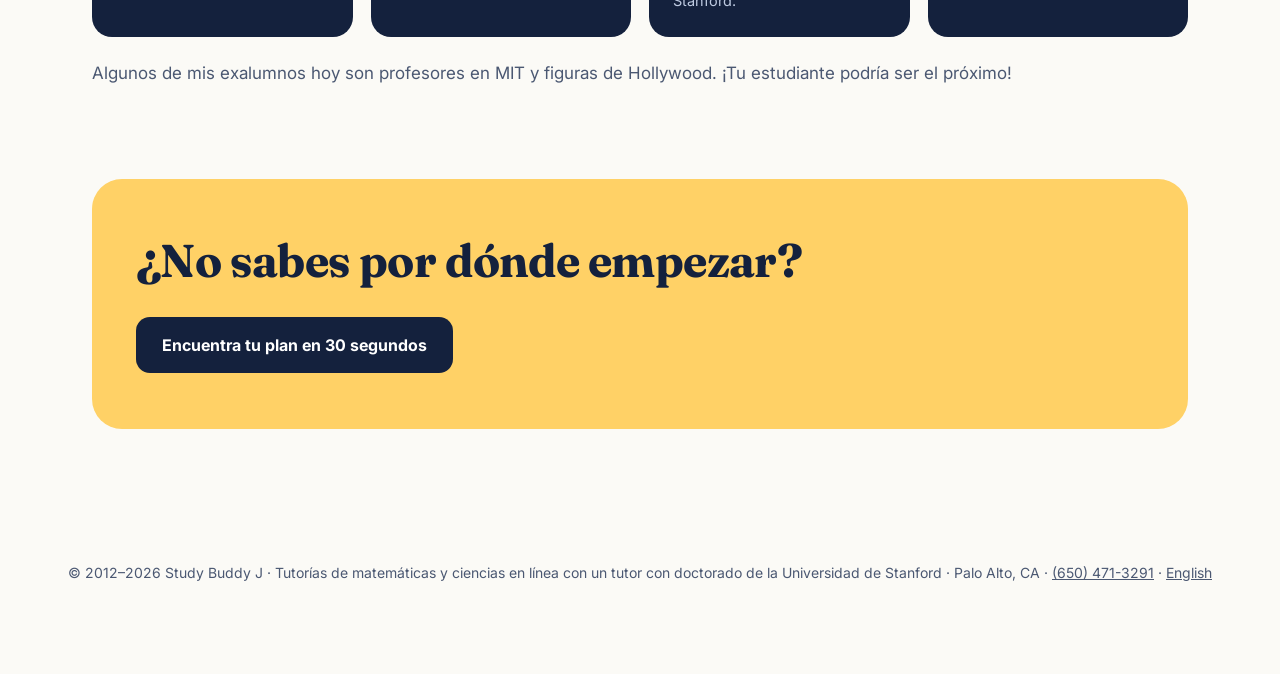
==== commit 50ced05e: "Launch: allow search engines (remove noindex, open robots.txt + sitemap); add 404 page; redirect www" ====
--- a/es/index.html
+++ b/es/index.html
@@ -3,7 +3,6 @@
 <head>
 <meta charset="utf-8">
 <meta name="viewport" content="width=device-width, initial-scale=1">
-<meta name="robots" content="noindex, nofollow">
 <title>Tutor de Matemáticas en Línea en Español | Study Buddy J</title>
 <meta name="description" content="Tutorías personalizadas de matemáticas y ciencias en línea con un tutor con doctorado de Stanford y licenciatura de Harvard, enseñando desde 1990. Clases en vivo, videos y grupos de Álgebra 1 en español.">
 <link rel="canonical" href="https://studybuddyj.net/es/">
